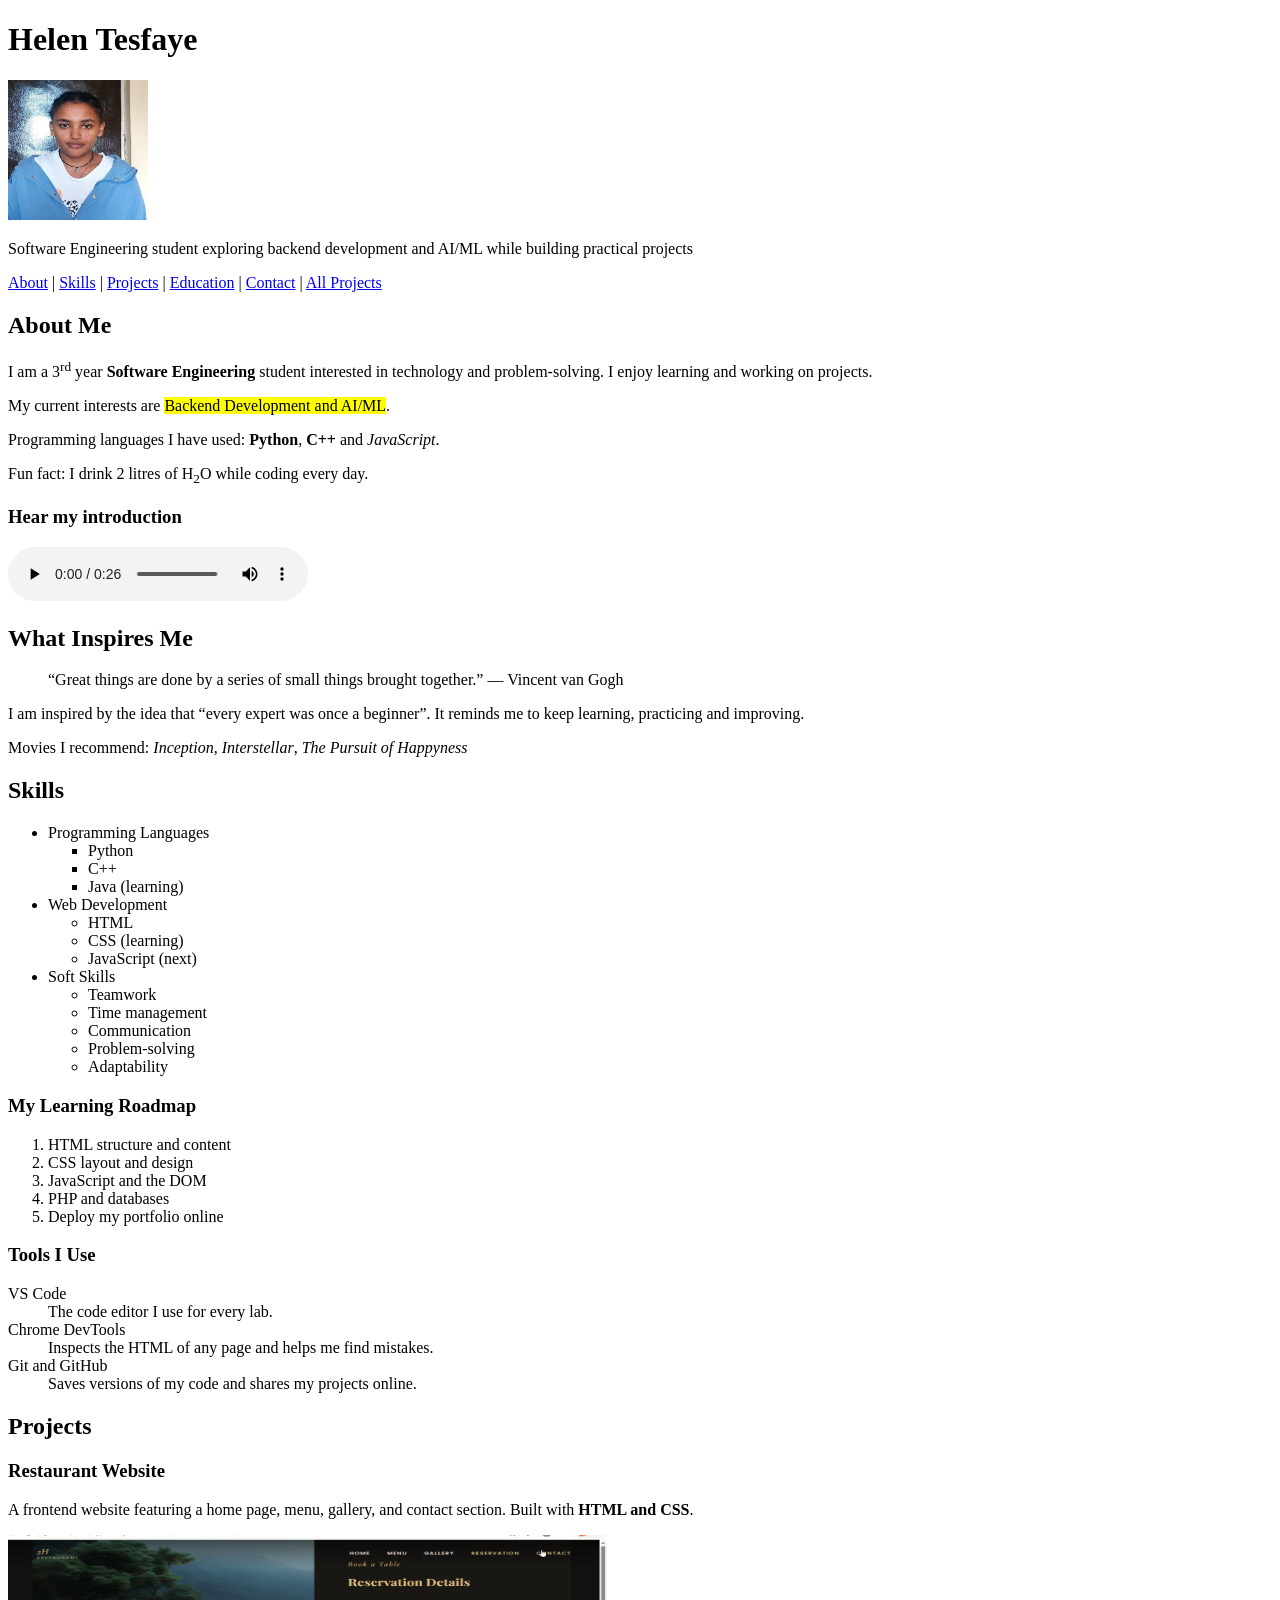
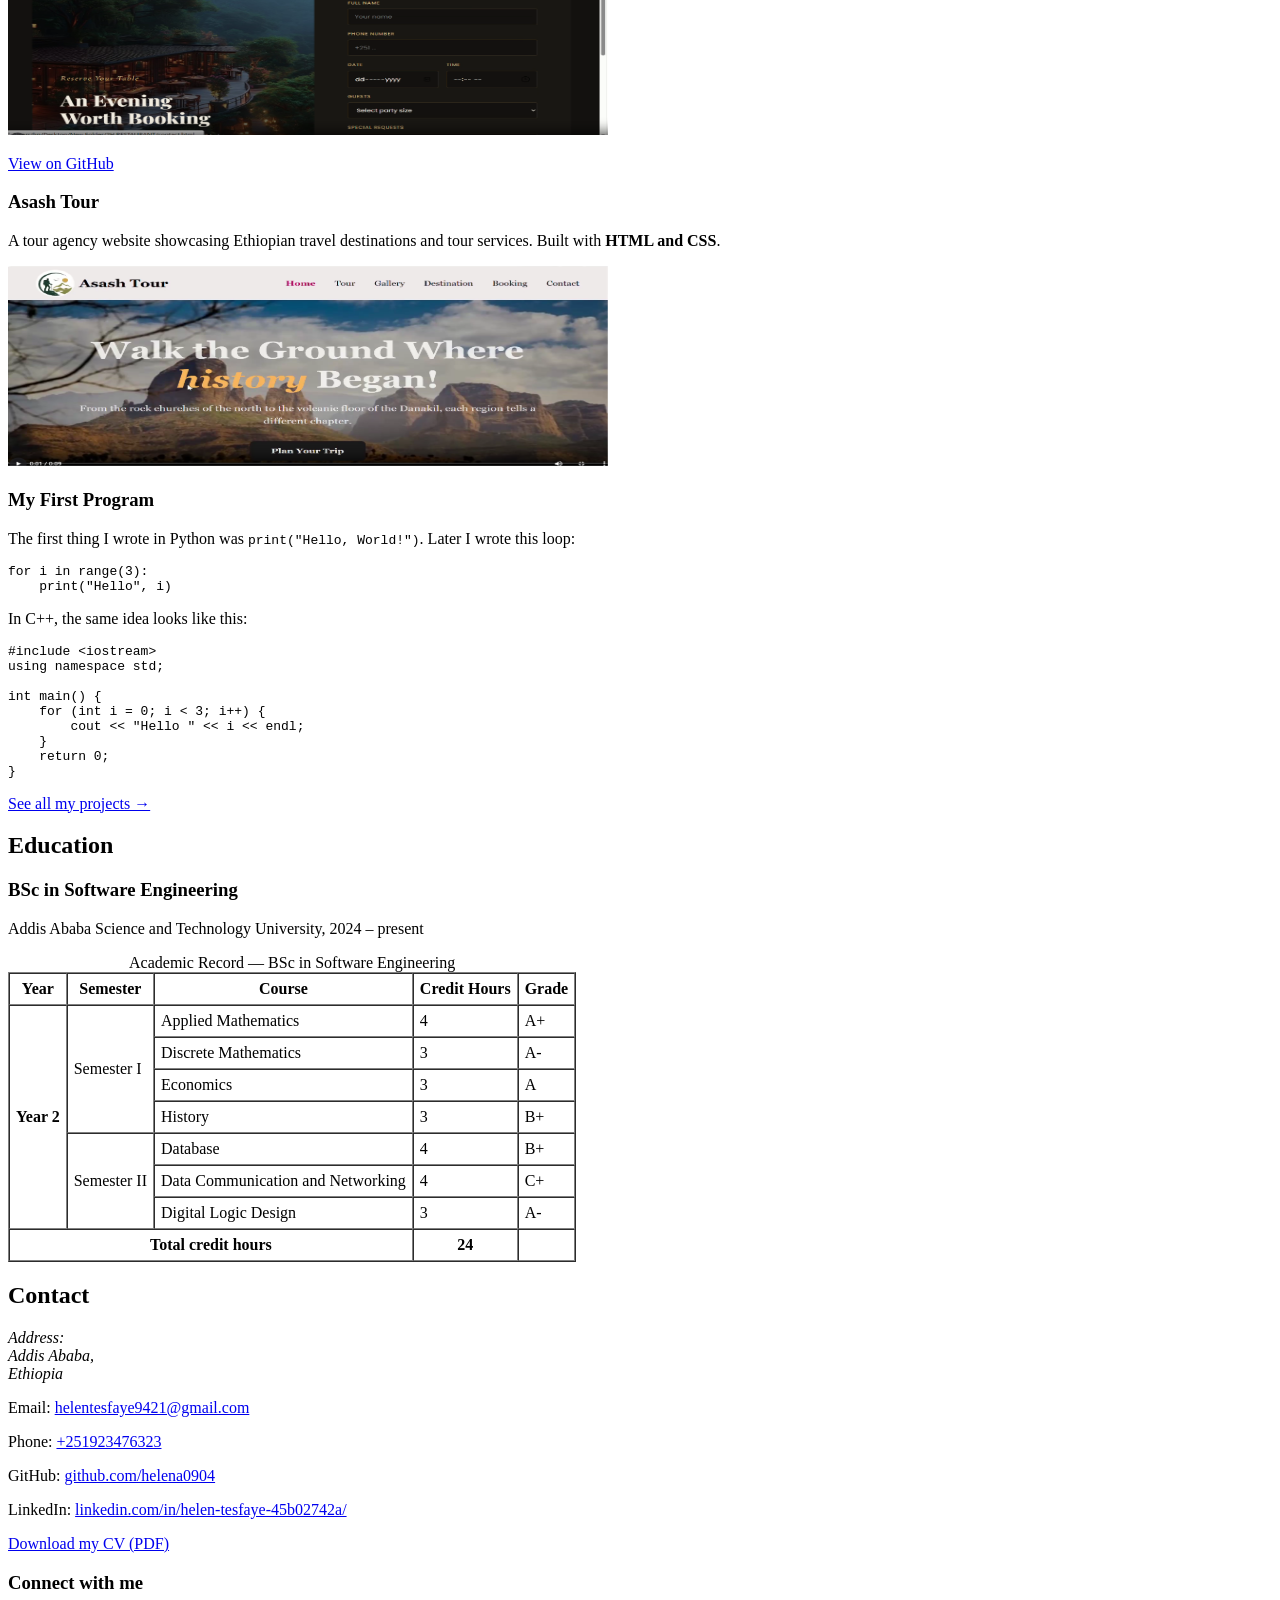
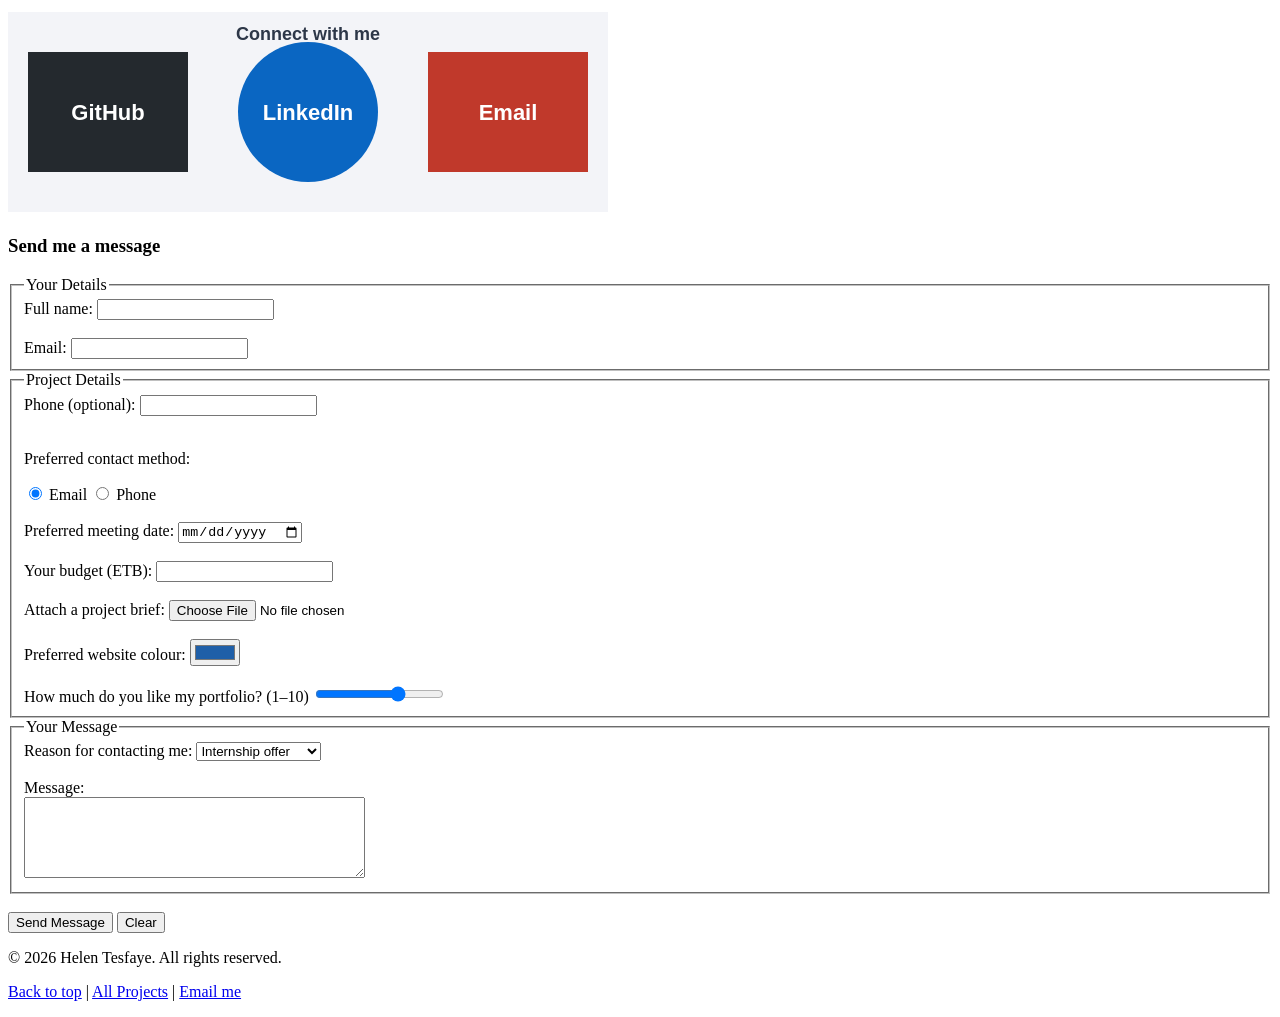
==== index.html @ a8c7b45d "open media folder and then add audio, video captions, and embedded media" ====
<!DOCTYPE html>
<html lang="en">
<head>
  <meta charset="UTF-8">
  <title>Helen Tesfaye | Portfolio</title>
  <link rel="icon" type="image/png" href="images/favicon.png">
  <meta name="viewport" content="width=device-width, initial-scale=1.0">
  <meta name="description" content="Portfolio of Helen Tesfaye, a Software Engineering student exploring backend development, AI/ML, and practical projects.">
</head>
<body>

  <header id="top">
    <h1>Helen Tesfaye</h1>
    <img src="images/photo.jpg" alt="Profile photo of Helen Tesfaye" width="140" height="140">
    <p>Software Engineering student exploring backend development and AI/ML while building practical projects</p>
    <nav>
      <a href="#about">About</a> |
      <a href="#skills">Skills</a> |
      <a href="#projects">Projects</a> |
      <a href="#education">Education</a> |
      <a href="#contact">Contact</a> |
      <a href="projects.html">All Projects</a>
    </nav>
  </header>

  <main>

    <section id="about">
      <h2>About Me</h2>
      <p>I am a 3<sup>rd</sup> year <strong>Software Engineering</strong> student interested in technology and problem-solving. I enjoy learning and working on projects.</p>
      <p>My current interests are <mark>Backend Development and AI/ML</mark>.</p>
      <p>Programming languages I have used: <strong>Python</strong>, <strong>C++</strong> and <em>JavaScript</em>.</p>
      <p>Fun fact: I drink 2 litres of H<sub>2</sub>O while coding every day.</p>
    </section>

<h3>Hear my introduction</h3>

<audio controls>
  <source src="media/intro.mp3" type="audio/mpeg">
  Your browser does not support the audio element.
</audio>


    <aside id="inspiration">
      <h2>What Inspires Me</h2>
      <blockquote>&ldquo;Great things are done by a series of small things brought together.&rdquo; &mdash; Vincent van Gogh</blockquote>
      <p>I am inspired by the idea that <q>every expert was once a beginner</q>. It reminds me to keep learning, practicing and improving.</p>
      <p>Movies I recommend: <cite>Inception</cite>, <cite>Interstellar</cite>, <cite>The Pursuit of Happyness</cite></p>
    </aside>

    <section id="skills">
      <h2>Skills</h2>
      <ul>
        <li>Programming Languages
          <ul type="square">
            <li>Python</li>
            <li>C++</li>
            <li>Java (learning)</li>
          </ul>
        </li>
        <li>Web Development
          <ul type="circle">
            <li>HTML</li>
            <li>CSS (learning)</li>
            <li>JavaScript (next)</li>
          </ul>
        </li>
        <li>Soft Skills
          <ul type="circle">
            <li>Teamwork</li>
            <li>Time management</li>
            <li>Communication</li>
            <li>Problem-solving</li>
            <li>Adaptability</li>
          </ul>
        </li>
      </ul>

      <h3>My Learning Roadmap</h3>
      <ol>
        <li>HTML structure and content</li>
        <li>CSS layout and design</li>
        <li>JavaScript and the DOM</li>
        <li>PHP and databases</li>
        <li>Deploy my portfolio online</li>
      </ol>

      <h3>Tools I Use</h3>
      <dl>
        <dt>VS Code</dt>
        <dd>The code editor I use for every lab.</dd>
        <dt>Chrome DevTools</dt>
        <dd>Inspects the HTML of any page and helps me find mistakes.</dd>
        <dt>Git and GitHub</dt>
        <dd>Saves versions of my code and shares my projects online.</dd>
      </dl>
    </section>

    <section id="projects">
      <h2>Projects</h2>

      <article id="restaurant-project">
        <h3>Restaurant Website</h3>
        <p>A frontend website featuring a home page, menu, gallery, and contact section. Built with <strong>HTML and CSS</strong>.</p>
          <img src="images/restaurant.png" alt="restaurant website" width="600" height="200">
      
        <p><a href="https://github.com/helena0904/2h-restaurant.git" target="_blank" rel="noopener">View on GitHub</a></p>
      </article>

      <article id="tour-project">
        <h3>Asash Tour</h3>
        <p>A tour agency website showcasing Ethiopian travel destinations and tour services. Built with <strong>HTML and CSS</strong>.</p>
      
        <img src="images/tour.png" alt="asash tour" width="600" height="200">
 
      </article>

      <article id="first-program">
        <h3>My First Program</h3>
        <p>The first thing I wrote in Python was <code>print("Hello, World!")</code>. Later I wrote this loop:</p>
        <pre><code>for i in range(3):
    print("Hello", i)
</code></pre>
        <p>In C++, the same idea looks like this:</p>
        <pre><code>#include &lt;iostream&gt;
using namespace std;

int main() {
    for (int i = 0; i &lt; 3; i++) {
        cout &lt;&lt; "Hello " &lt;&lt; i &lt;&lt; endl;
    }
    return 0;
}
</code></pre>
      </article>

      <p><a href="projects.html">See all my projects &rarr;</a></p>
    </section>

    <section id="education">
      <h2>Education</h2>
      <h3>BSc in Software Engineering</h3>
      <p>Addis Ababa Science and Technology University, 2024 &ndash; present</p>

      <table border="1" cellpadding="6" cellspacing="0">
        <caption>Academic Record &mdash; BSc in Software Engineering</caption>
        <thead>
          <tr>
            <th>Year</th>
            <th>Semester</th>
            <th>Course</th>
            <th>Credit Hours</th>
            <th>Grade</th>
          </tr>
        </thead>
        <tbody>
          <tr>
            <th rowspan="7">Year 2</th>
            <td rowspan="4">Semester I</td>
            <td>Applied Mathematics</td>
            <td>4</td>
            <td>A+</td>
          </tr>
          <tr>
          
            <td>Discrete Mathematics</td>
            <td>3</td>
            <td>A-</td>
          </tr>
          <tr>
            <td>Economics</td>
            <td>3</td>
            <td>A</td>
          </tr>
          <tr>
            <td>History</td>
            <td>3</td>
            <td>B+</td>
          </tr>
          <tr>
         
            <td rowspan="3">Semester II</td>
            <td>Database</td>
            <td>4</td>
            <td>B+</td>
          </tr>
          <tr>
            <td>Data Communication and Networking</td>
            <td>4</td>
            <td>C+</td>
          </tr>
          <tr>
            <td>Digital Logic Design</td>
            <td>3</td>
            <td>A-</td>
          </tr>
        </tbody>
        <tfoot>
          <tr>
            <th colspan="3">Total credit hours</th>
            <th>24</th>
            <th></th>
          </tr>
        </tfoot>
      </table>
    </section>

    <section id="contact">
  <h2>Contact</h2>

  <address>
    Address:<br>
    Addis Ababa,<br>
    Ethiopia
  </address>

  <p>Email: <a href="mailto:helentesfaye9421@gmail.com">helentesfaye9421@gmail.com</a></p>
  <p>Phone: <a href="tel:+251923476323">+251923476323</a></p>
  <p>GitHub: <a href="https://github.com/helena0904" target="_blank" rel="noopener">github.com/helena0904</a></p>
  <p>LinkedIn: <a href="https://www.linkedin.com/in/helen-tesfaye-45b02742a/" target="_blank" rel="noopener">linkedin.com/in/helen-tesfaye-45b02742a/</a></p>
  <p><a href="files/cv.pdf" download>Download my CV (PDF)</a></p>

  <h3>Connect with me</h3>

  <img src="images/imgg.svg" alt="Connect with me: GitHub, LinkedIn and Email buttons" width="600" height="200" usemap="#connect-map">

  <map name="connect-map">
    <area shape="rect" coords="20,40,180,160" href="https://github.com/helena0904" alt="GitHub" target="_blank">
    <area shape="circle" coords="300,100,70" href="https://www.linkedin.com/in/helen-tesfaye-45b02742a/" alt="LinkedIn" target="_blank">
    <area shape="rect" coords="420,40,580,160" href="mailto:helentesfaye9421@gmail.com" alt="Email">
  </map>

  <h3>Send me a message</h3>




  <form action="thank-you.html" method="POST" enctype="multipart/form-data">
    <fieldset>
      <legend>Your Details</legend>
  <label for="fullname">Full name:</label>
  <input type="text" id="fullname" name="fullname" required>
  <br><br>
  <label for="email">Email:</label>
 <input type="email" id="email" name="email" required>
</fieldset>


<fieldset>
  <legend>Project Details</legend>

  <label for="phone">Phone (optional):</label>
  <input type="text" id="phone" name="phone"
         pattern="0[79][0-9]{8}"
         title="10 digits starting with 09 or 07">
  <br><br>

  <p>Preferred contact method:</p>

  <input type="radio" id="by-email" name="contact-method" value="email" checked>
  <label for="by-email">Email</label>

  <input type="radio" id="by-phone" name="contact-method" value="phone">
  <label for="by-phone">Phone</label>
  <br><br>

  <label for="meeting">Preferred meeting date:</label>
  <input type="date" id="meeting" name="meeting" min="2026-11-01">
  <br><br>

  <label for="budget">Your budget (ETB):</label>
<input type="number" id="budget" name="budget" min="1000" step="500">
<br><br>

  <label for="brief">Attach a project brief:</label>
  <input type="file" id="brief" name="brief">
  <br><br>

  <label for="colour">Preferred website colour:</label>
  <input type="color" id="colour" name="colour" value="#1f5fa8">
  <br><br>

  <label for="rating">How much do you like my portfolio? (1–10)</label>
  <input type="range" id="rating" name="rating" min="1" max="10" value="7">

  
</fieldset>

<fieldset>
  <legend>Your Message</legend>

<label for="reason">Reason for contacting me:</label> 
<select id="reason" name="reason" required> 
  <option value="internship">Internship offer</option>
   <option value="freelance">Freelance project</option>
    <option value="full-time">Full-time job</option> 
    <option value="group-project">Group project</option>
     <option value="tutoring">Tutoring</option>
      <option value="other">Other</option> 
    </select>

<br><br>

<label for="message">Message:</label> <br>

  <textarea id="message" name="message" rows="5" cols="40" required></textarea>

</fieldset>


<br>

<button type="submit">Send Message</button>
 <button type="reset">Clear</button>
  </form>





</section>

  </main>

  <footer>
    <p>&copy; 2026 Helen Tesfaye. All rights reserved.</p>
    <p>
      <a href="#top">Back to top</a> |
      <a href="projects.html">All Projects</a> |
      <a href="mailto:helentesfaye9421@gmail.com">Email me</a>
    </p>
  </footer>

</body>
</html>
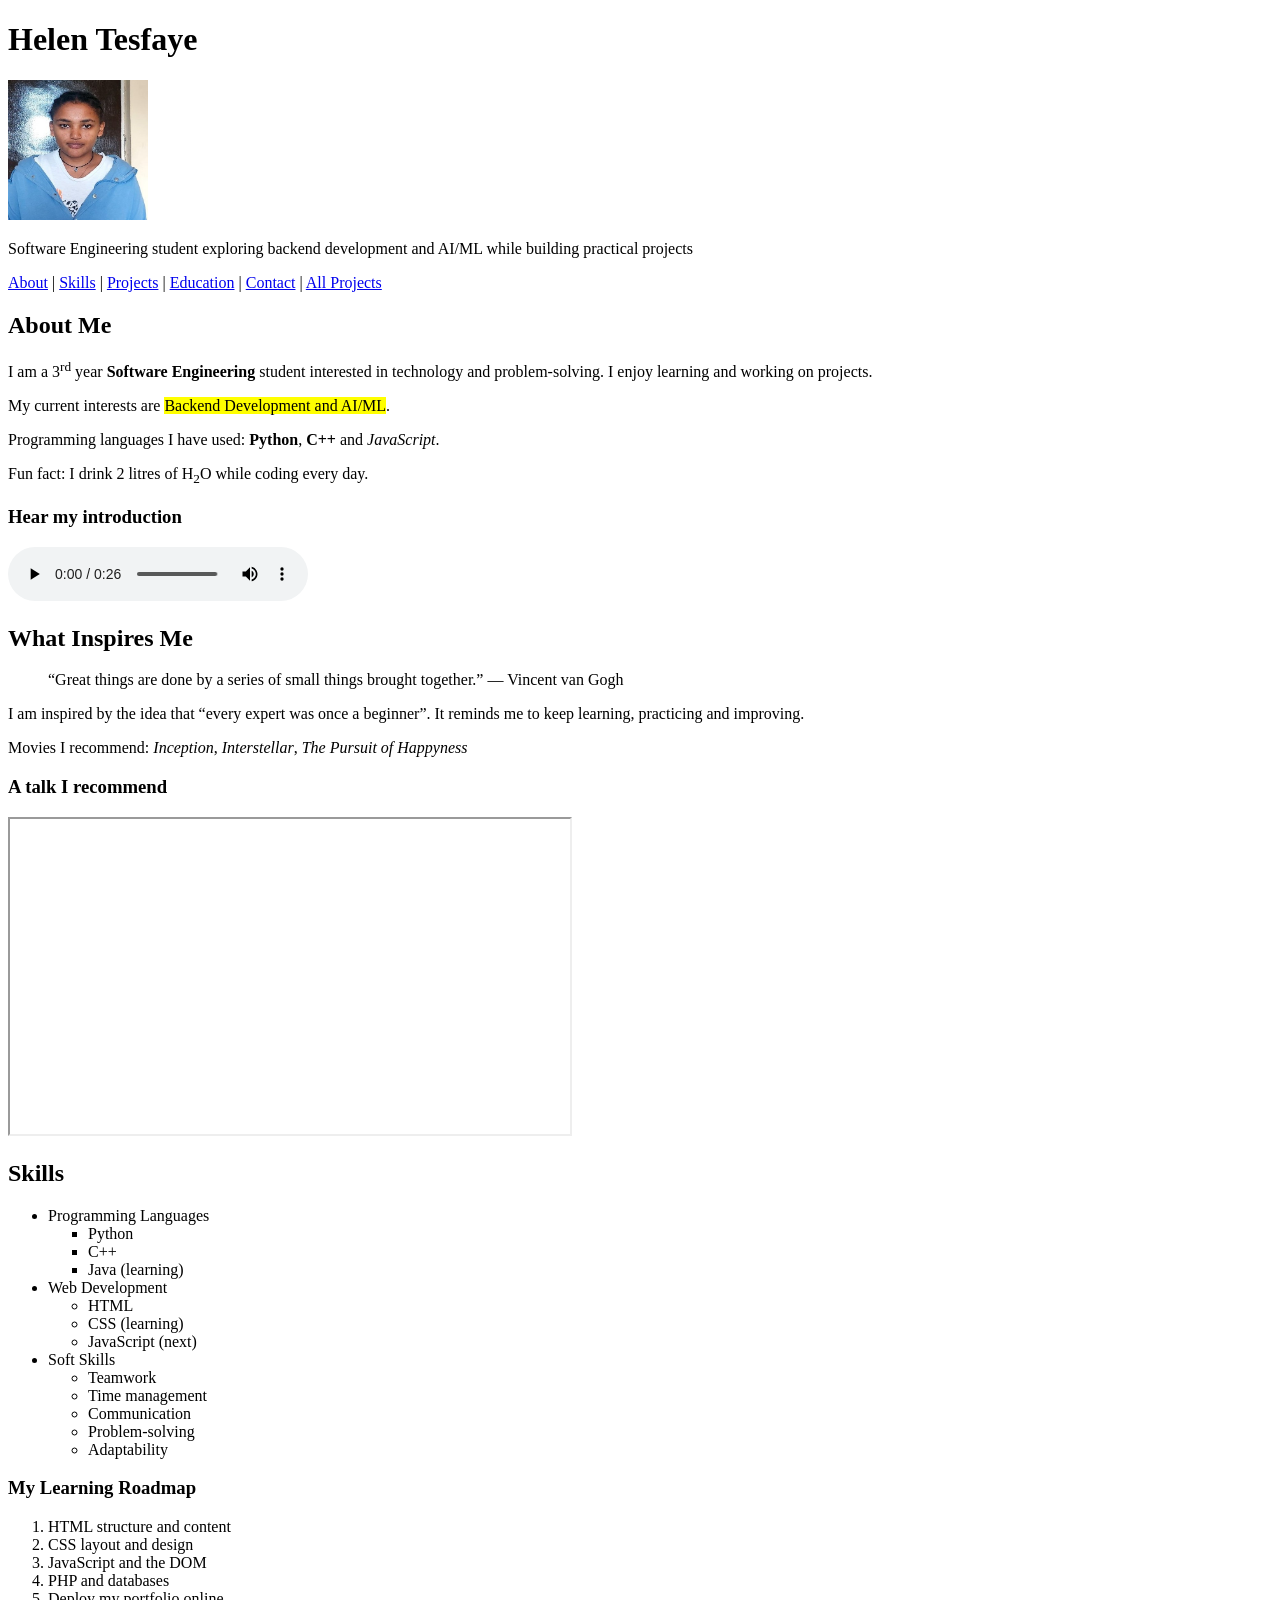
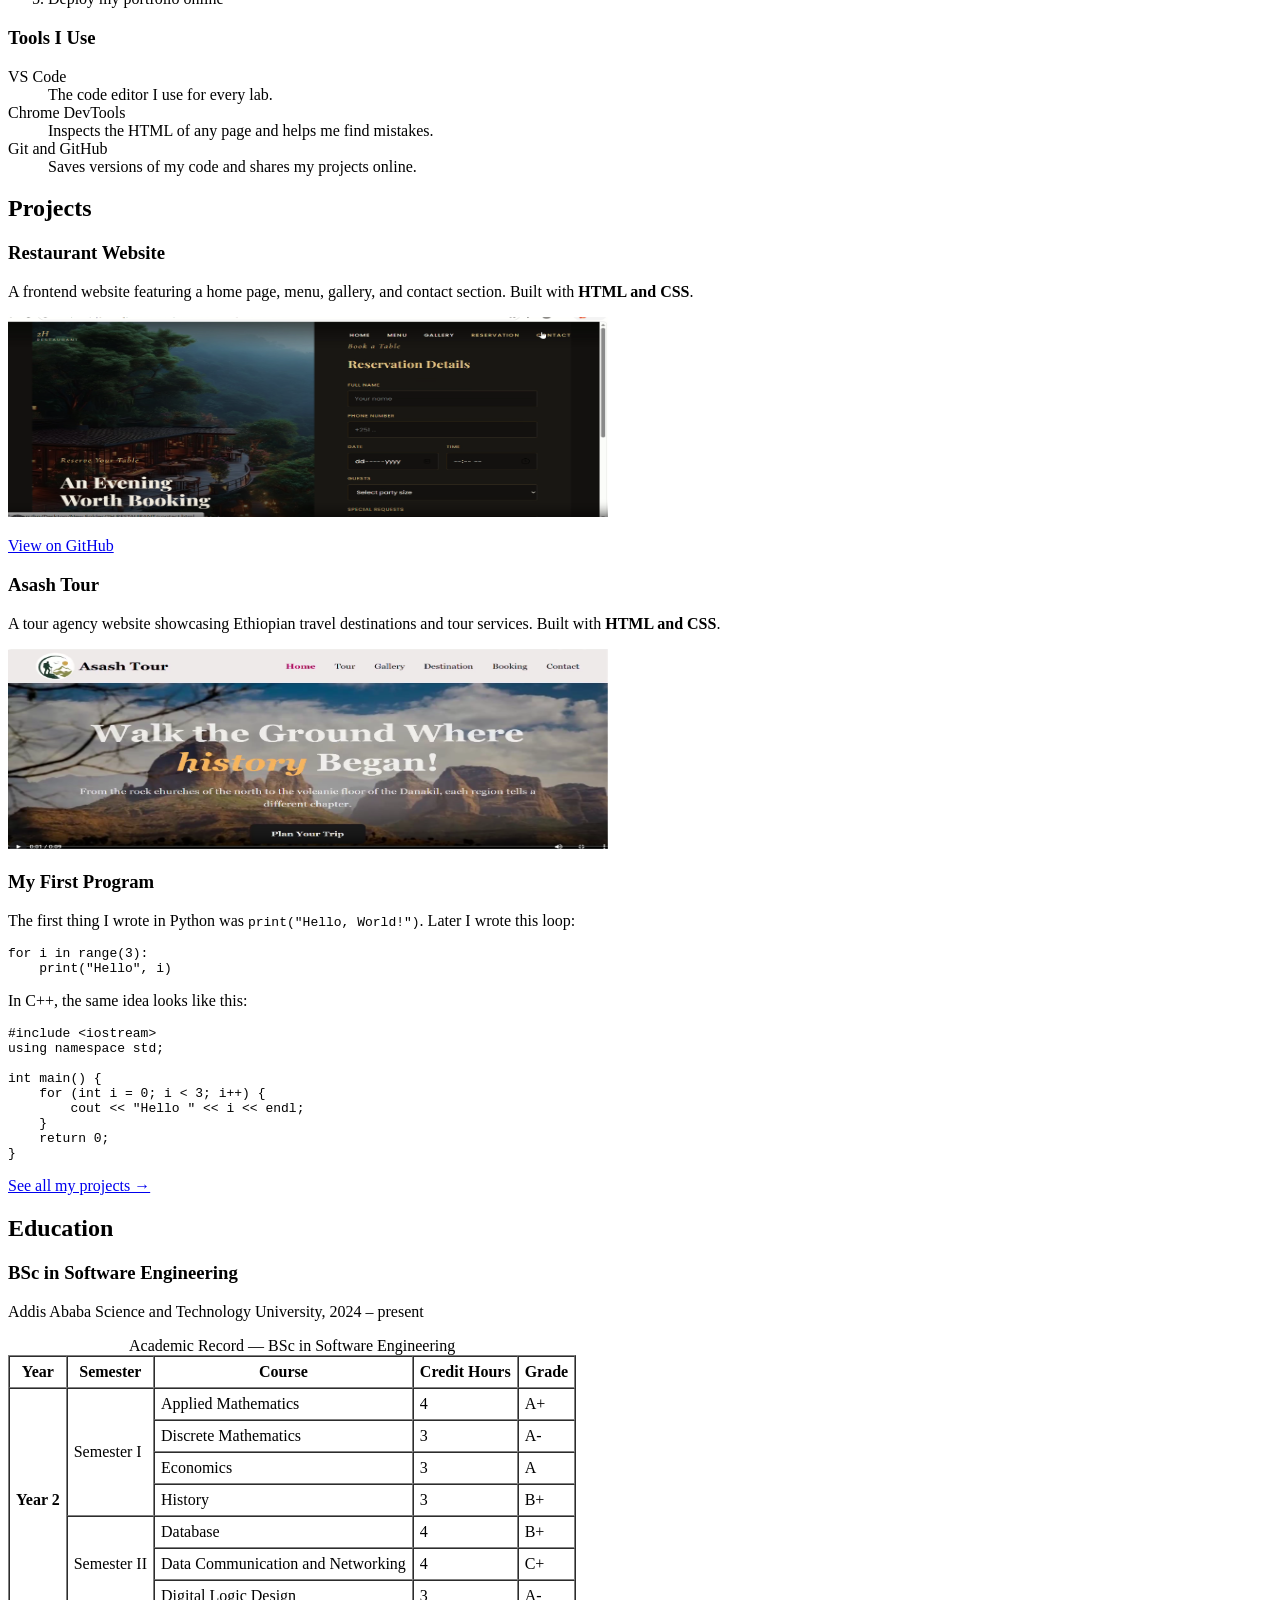
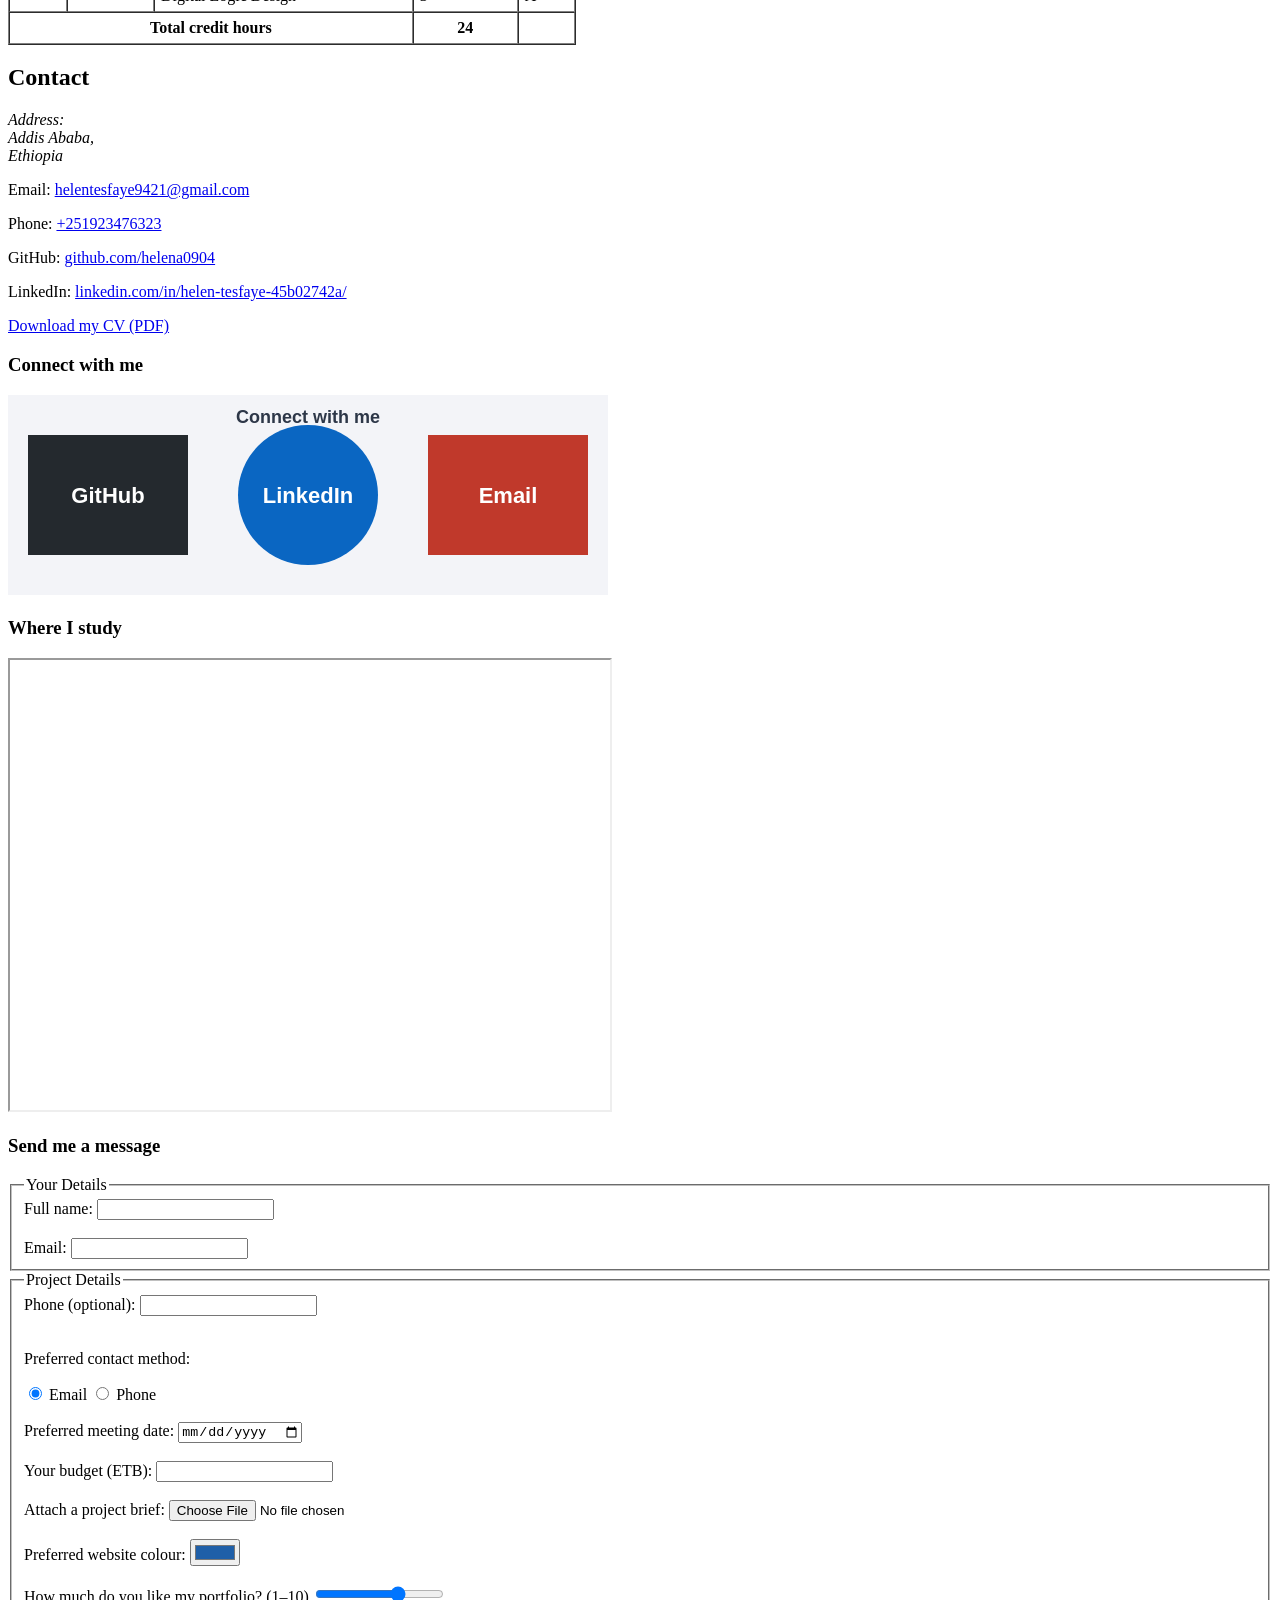
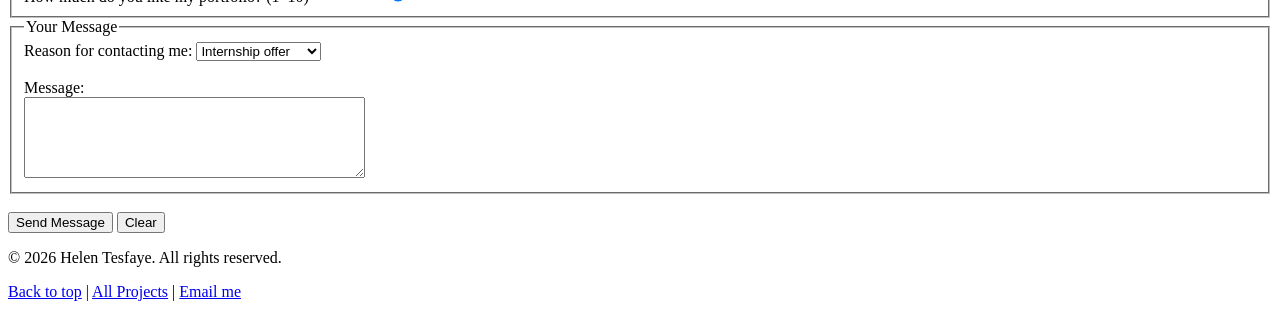
==== commit 5413afc5: "adding inspirational vedio and map" ====
--- a/index.html
+++ b/index.html
@@ -46,6 +46,14 @@
       <blockquote>&ldquo;Great things are done by a series of small things brought together.&rdquo; &mdash; Vincent van Gogh</blockquote>
       <p>I am inspired by the idea that <q>every expert was once a beginner</q>. It reminds me to keep learning, practicing and improving.</p>
       <p>Movies I recommend: <cite>Inception</cite>, <cite>Interstellar</cite>, <cite>The Pursuit of Happyness</cite></p>
+    <h3>A talk I recommend</h3>
+ <iframe
+  src="https://www.youtube.com/embed/TQd3eGjaTOo?si=OPBACi50XzRSUESd"
+  width="560"
+  height="315"
+  title="YouTube video: Recommended talk"
+  allowfullscreen>
+</iframe>
     </aside>
 
     <section id="skills">
@@ -230,6 +238,20 @@
     <area shape="rect" coords="420,40,580,160" href="mailto:helentesfaye9421@gmail.com" alt="Email">
   </map>
 
+  
+<h3>Where I study</h3>
+
+<iframe
+  src="https://www.google.com/maps/embed?pb=!1m14!1m12!1m3!1d31534.823399077934!2d38.810084649999986!3d8.89326300000002!2m3!1f0!2f0!3f0!3m2!1i1024!2i768!4f13.1!5e0!3m2!1sen!2set!4v1793664716903!5m2!1sen!2set"
+  width="600"
+  height="450"
+  title="Map of Addis Ababa Science and Technology University"
+  allowfullscreen
+  loading="lazy">
+</iframe>
+
+
+
   <h3>Send me a message</h3>
 
 
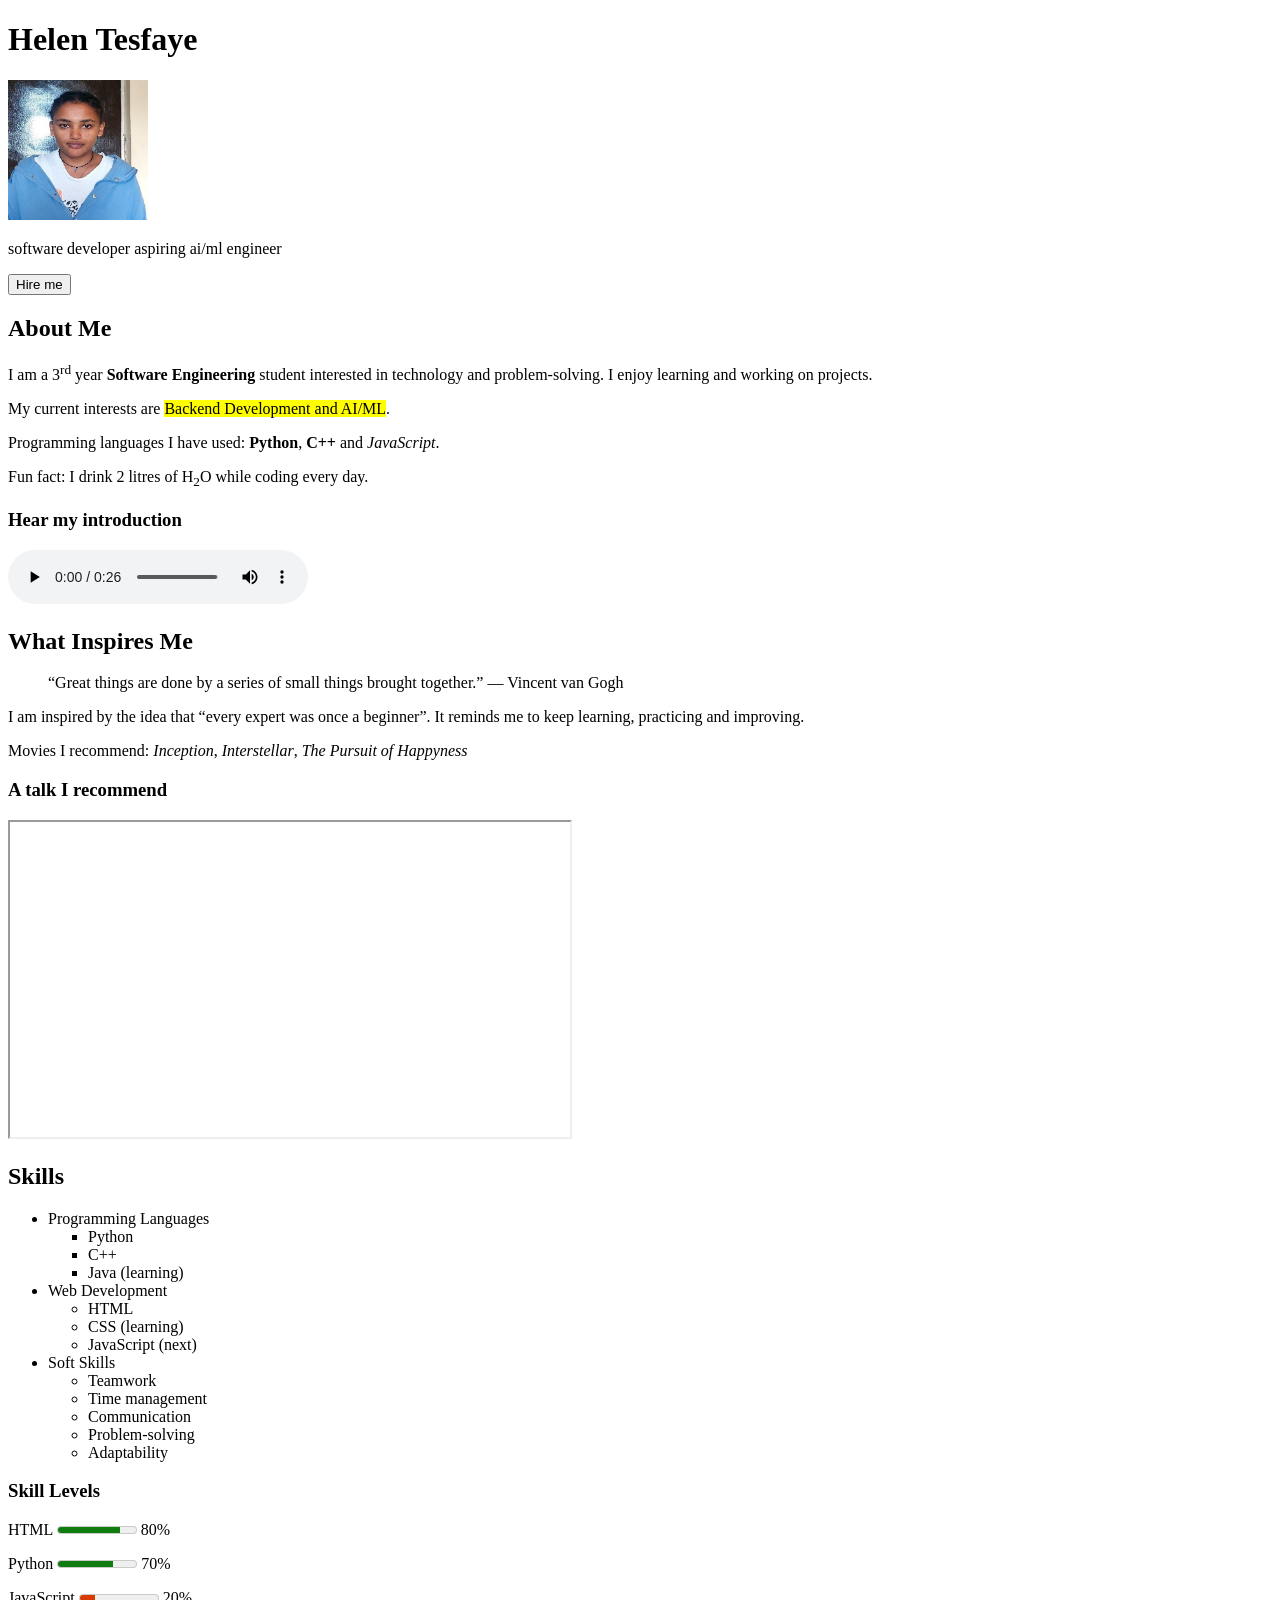
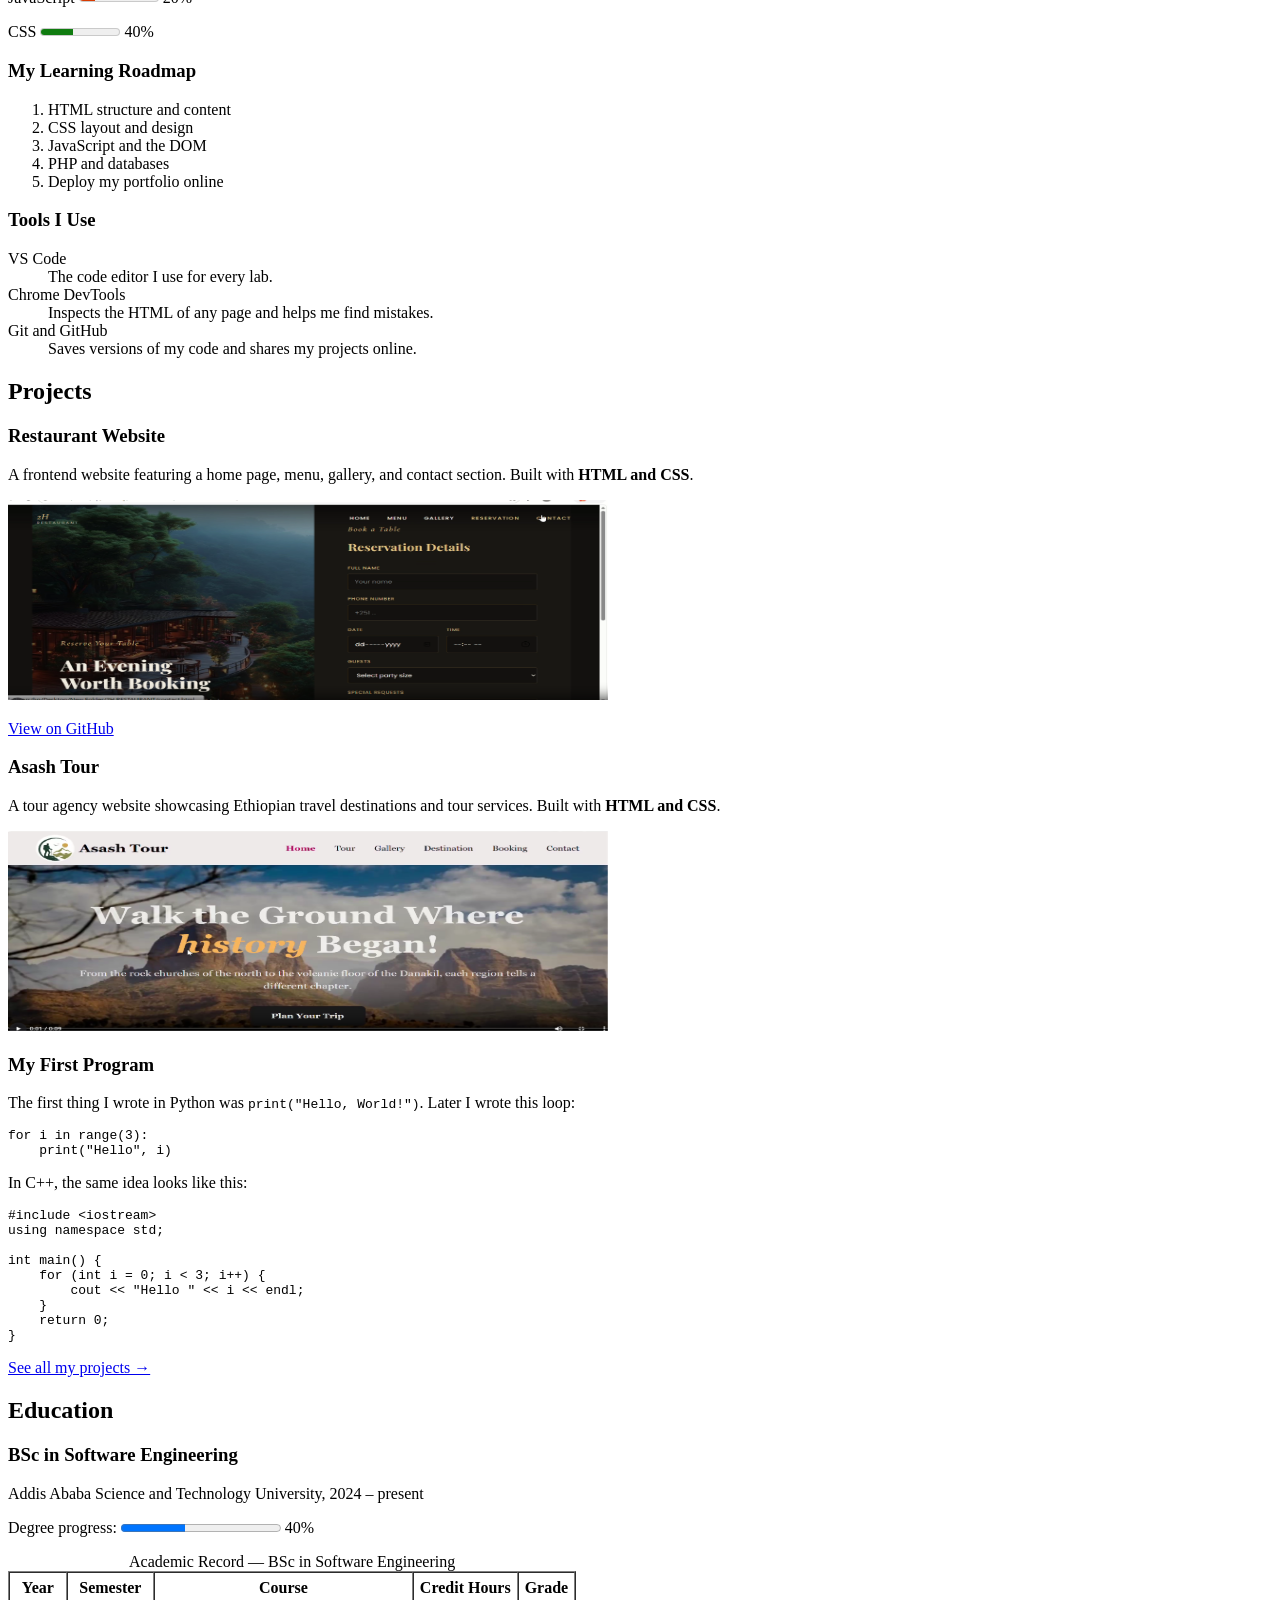
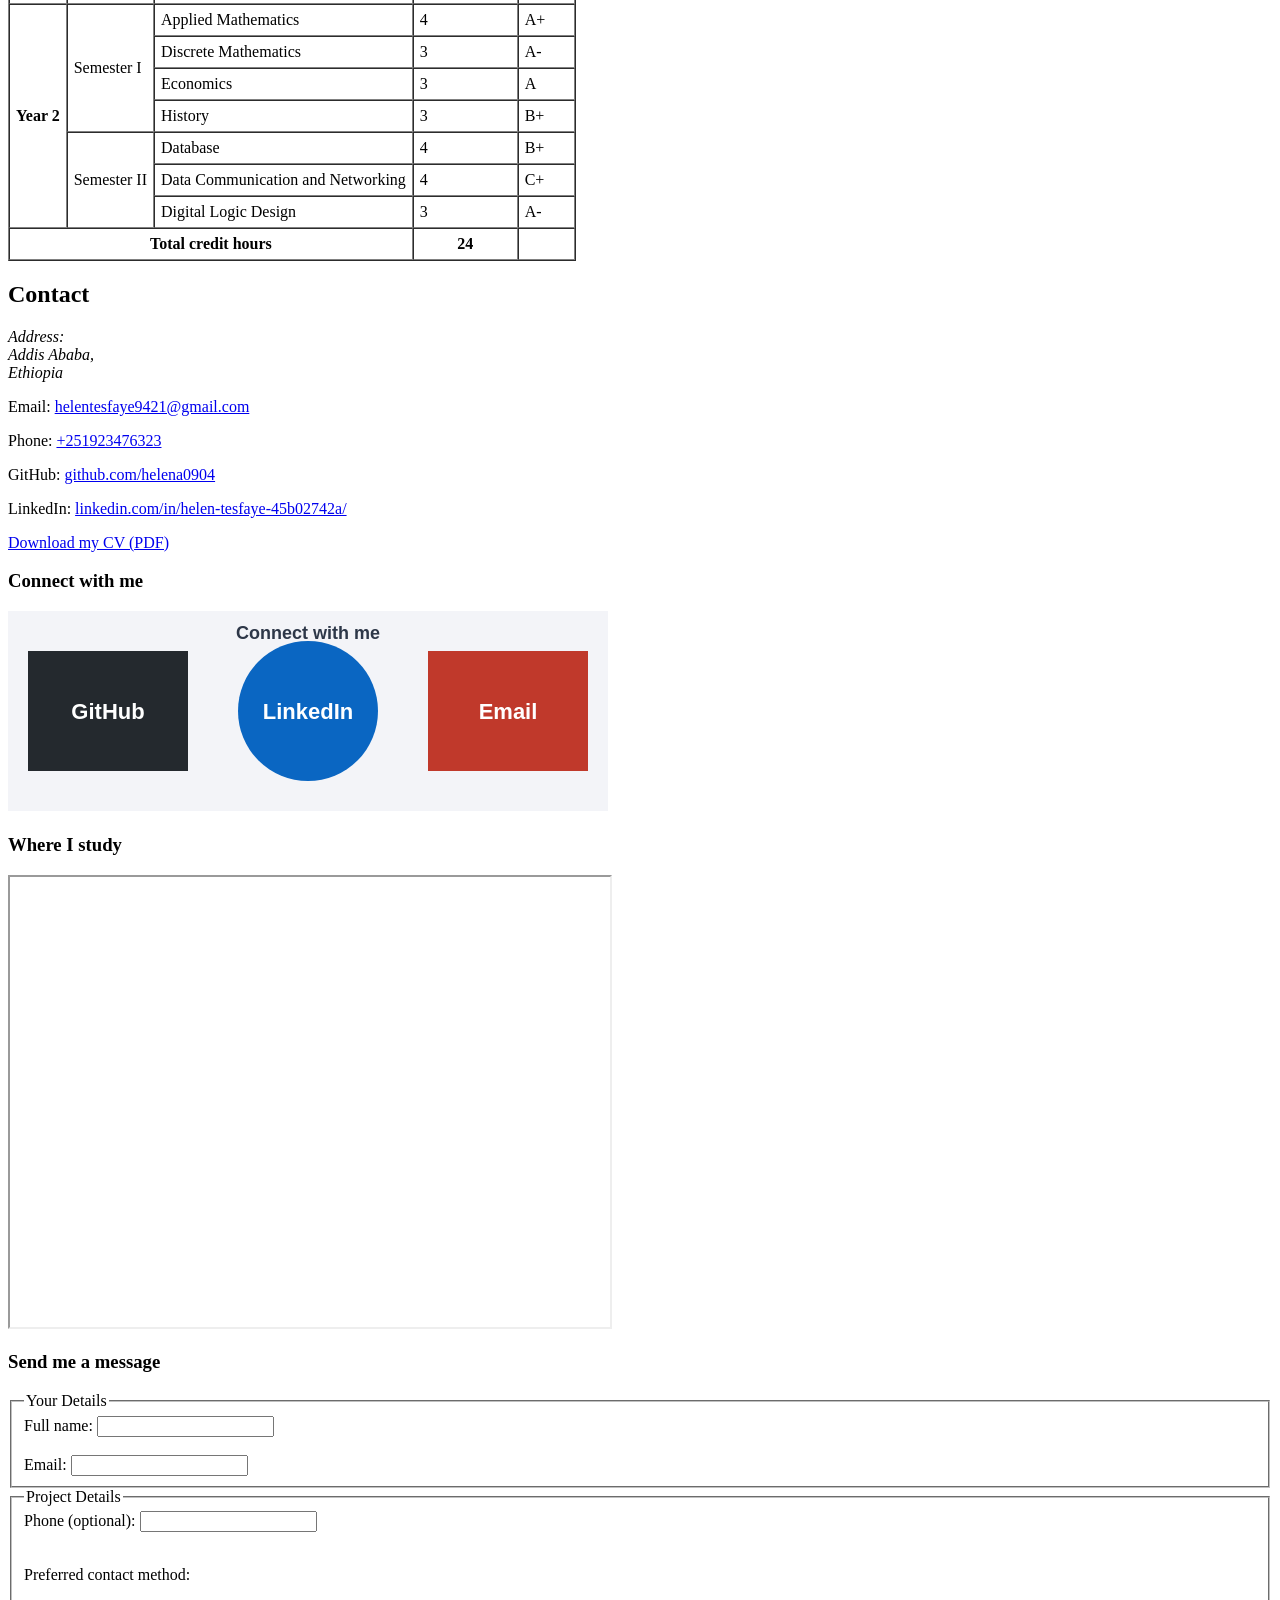
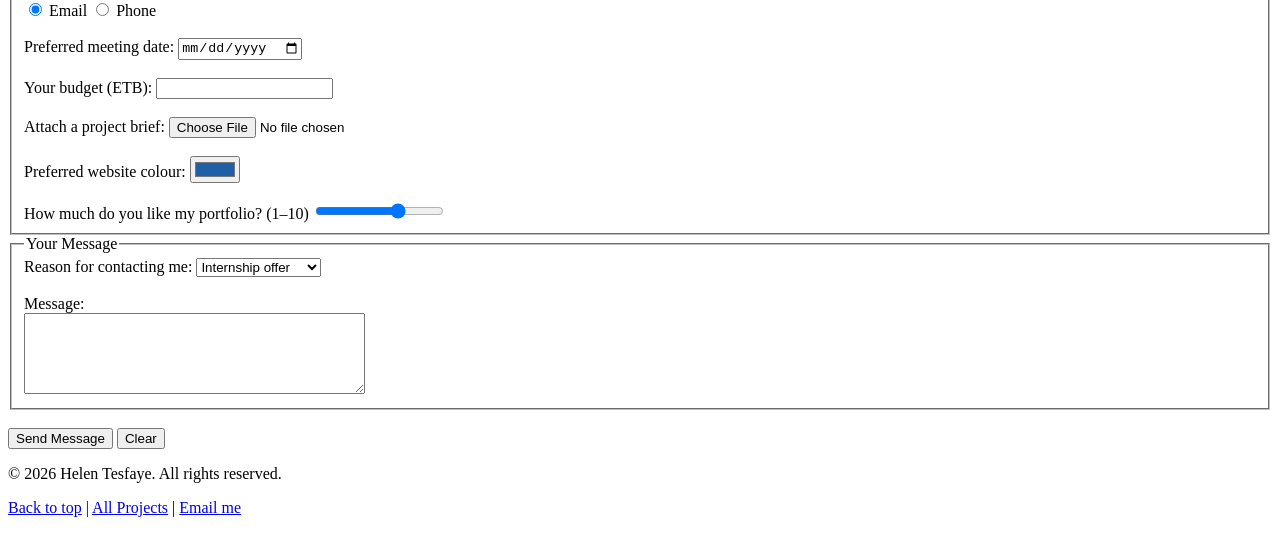
==== commit 0adb9b96: "d interactive dialog, skill meters, and degree progress indicators" ====
--- a/index.html
+++ b/index.html
@@ -11,7 +11,31 @@
 
   <header id="top">
     <h1>Helen Tesfaye</h1>
+   
+</dialog>
     <img src="images/photo.jpg" alt="Profile photo of Helen Tesfaye" width="140" height="140">
+ <p>software developer aspiring ai/ml engineer</p>
+    <button type="button" onclick="document.getElementById('hireDialog').showModal()">
+  Hire me
+</button>
+
+<dialog id="hireDialog">
+  <h2>Available for internships</h2>
+
+  <p>
+    I am available for internships and freelance web projects from June 2027.
+  </p>
+
+  <p>
+    <a href="#contact">Send me a message</a>
+    or
+    <a href="files/cv.pdf" download>download my CV</a>.
+  </p>
+
+  <button type="button" onclick="document.getElementById('hireDialog').close()">
+    Close
+  </button>
+
     <p>Software Engineering student exploring backend development and AI/ML while building practical projects</p>
     <nav>
       <a href="#about">About</a> |
@@ -84,6 +108,13 @@
         </li>
       </ul>
 
+      <h3>Skill Levels</h3>
+       <p> HTML <meter min="0" max="100" value="80">80%</meter> 80% </p> 
+       <p> Python <meter min="0" max="100" value="70">70%</meter> 70%
+       </p> <p> JavaScript <meter min="0" max="100" low="30" high="70" optimum="90" value="20">20%
+       </meter> 20% </p> <p> CSS <meter min="0" max="100" value="40">40%</meter> 40% </p> 
+    </section>
+
       <h3>My Learning Roadmap</h3>
       <ol>
         <li>HTML structure and content</li>
@@ -149,7 +180,11 @@
       <h2>Education</h2>
       <h3>BSc in Software Engineering</h3>
       <p>Addis Ababa Science and Technology University, 2024 &ndash; present</p>
-
+      <p>
+  Degree progress:
+  <progress value="40" max="100">40%</progress>
+  40%
+</p>
       <table border="1" cellpadding="6" cellspacing="0">
         <caption>Academic Record &mdash; BSc in Software Engineering</caption>
         <thead>
@@ -238,7 +273,7 @@
     <area shape="rect" coords="420,40,580,160" href="mailto:helentesfaye9421@gmail.com" alt="Email">
   </map>
 
-  
+
 <h3>Where I study</h3>
 
 <iframe
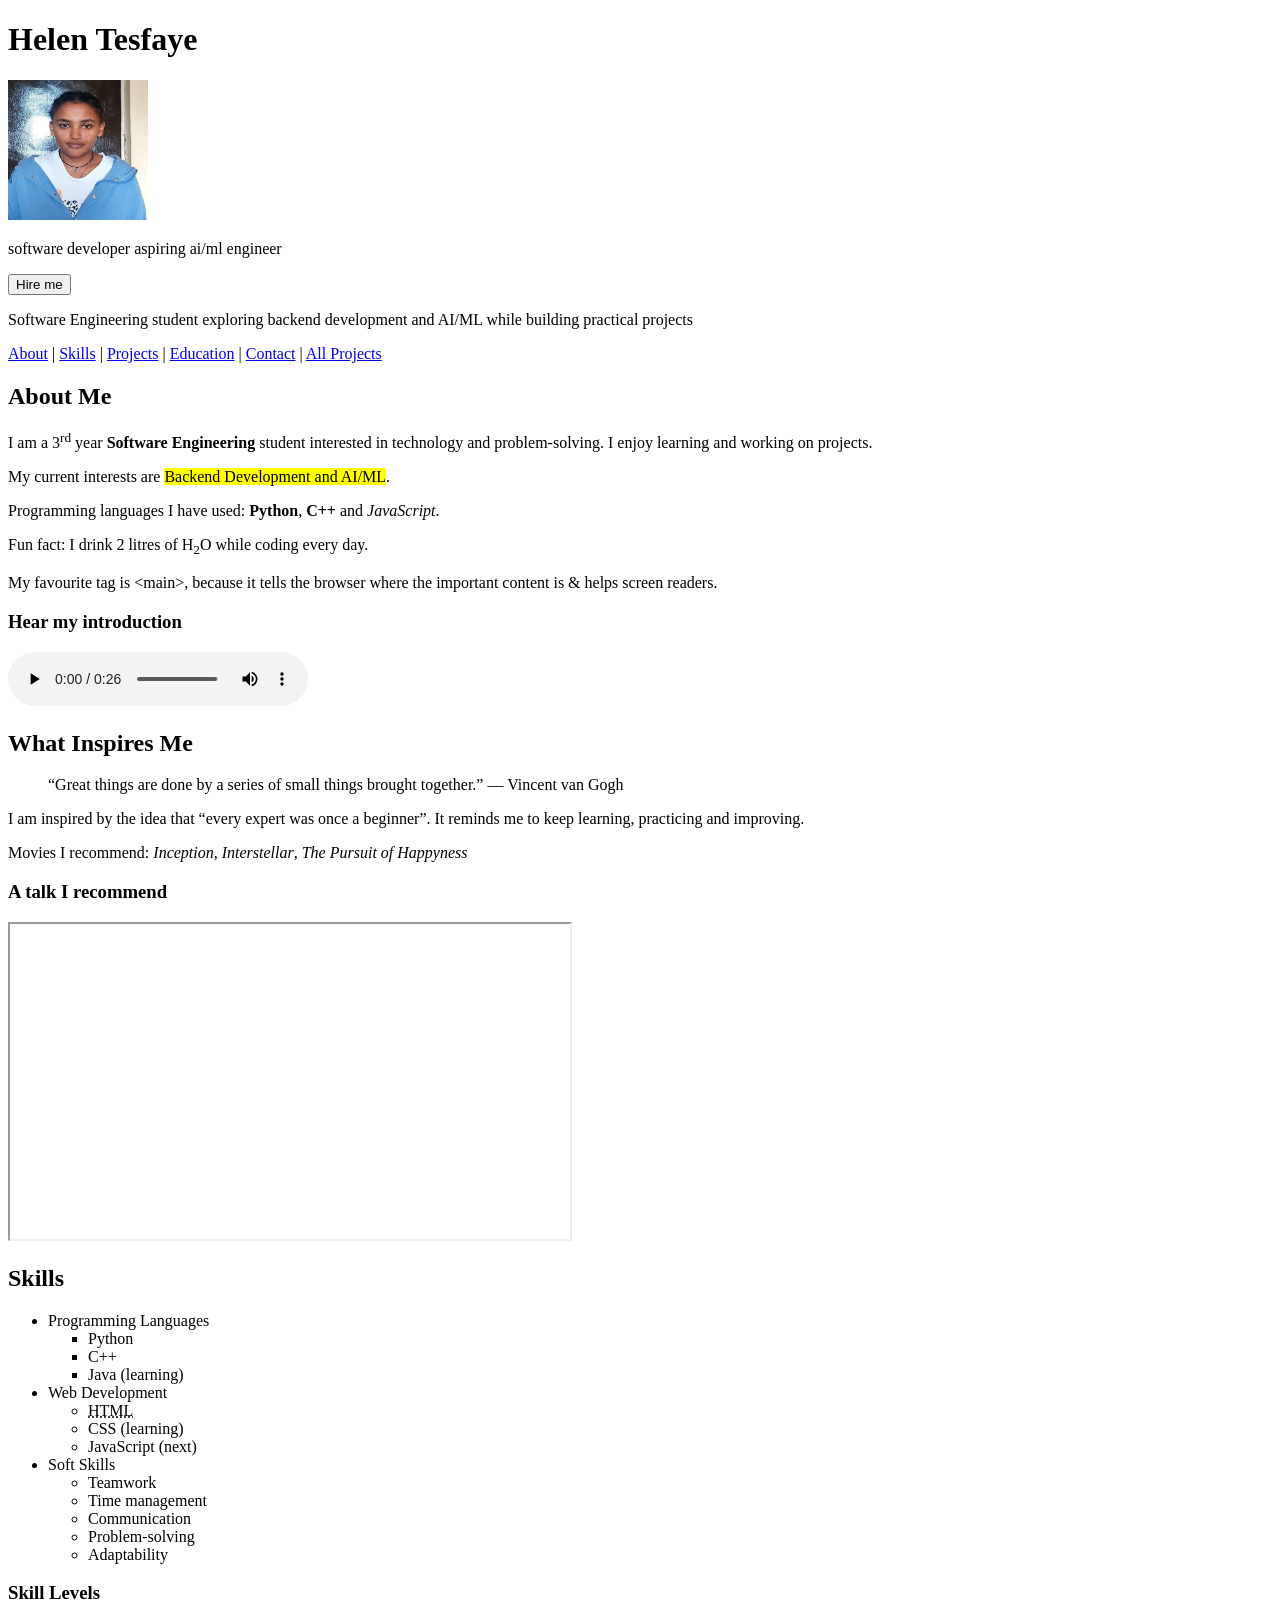
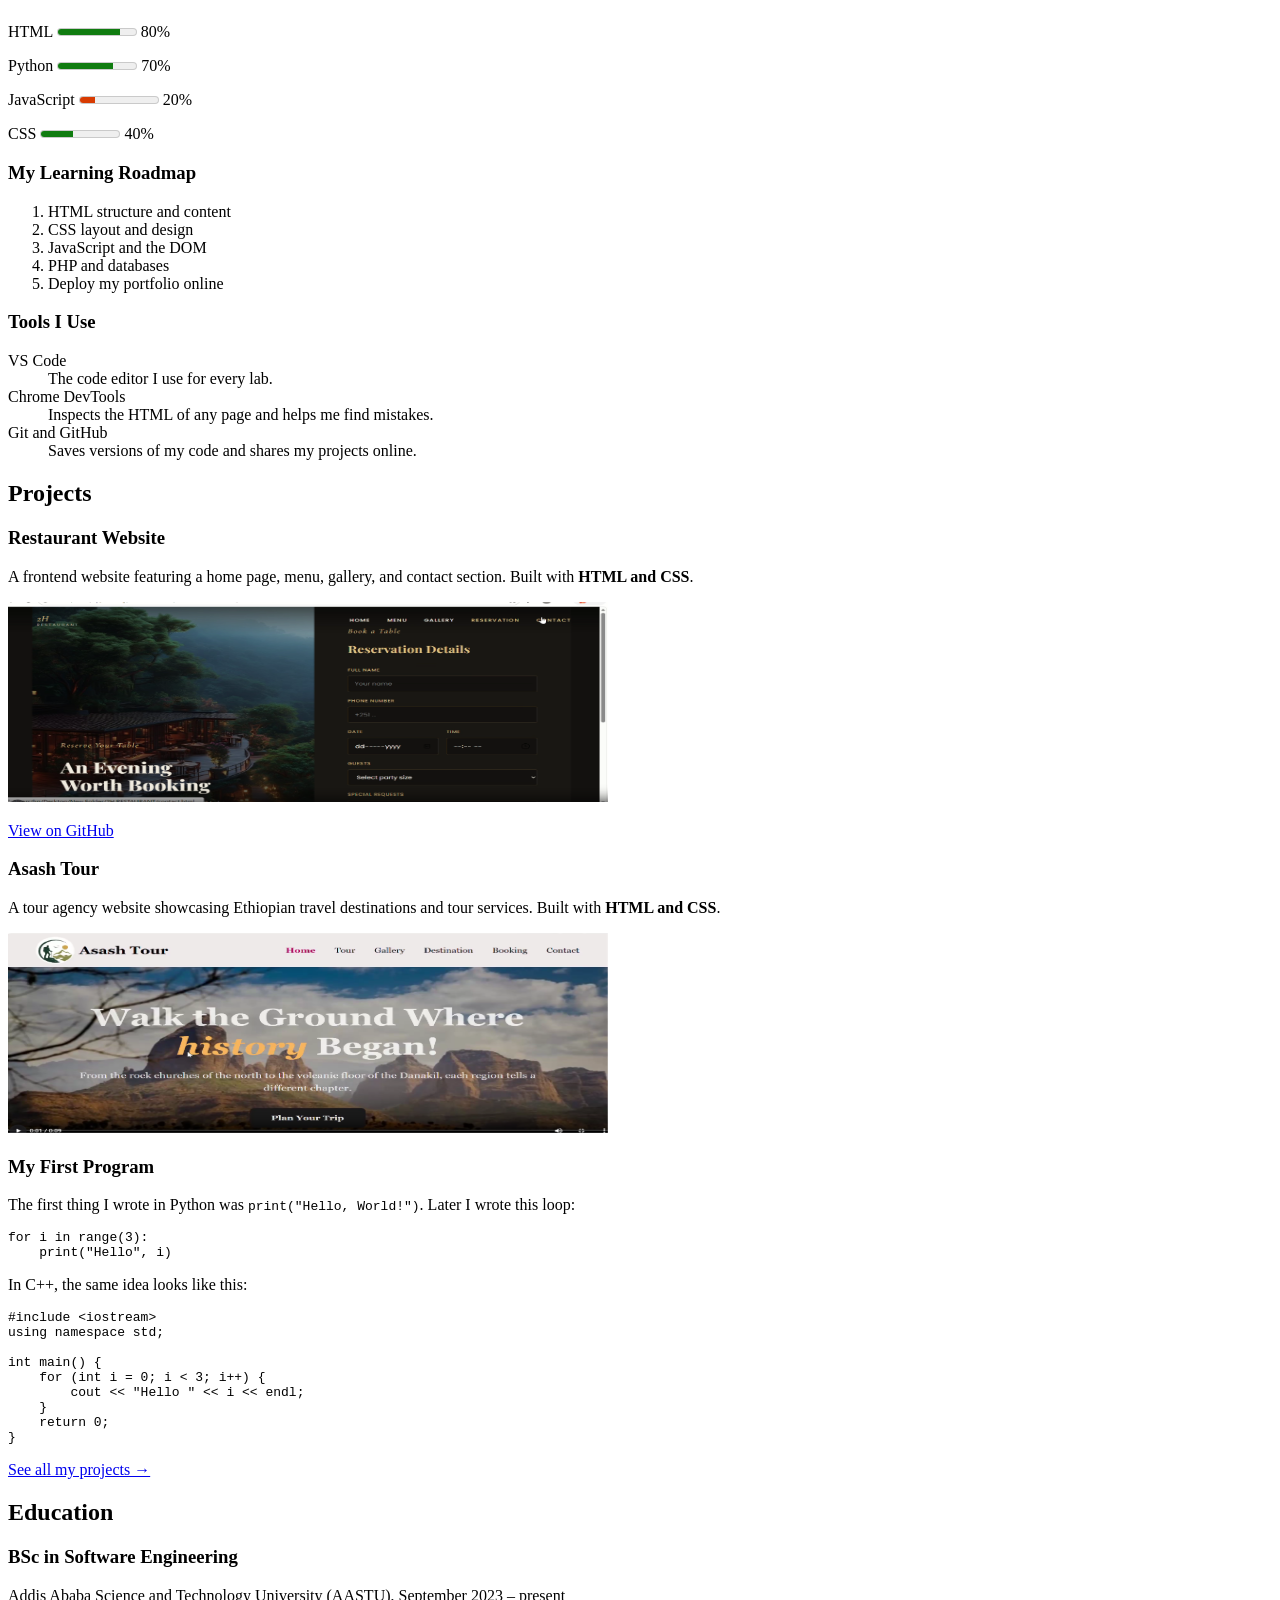
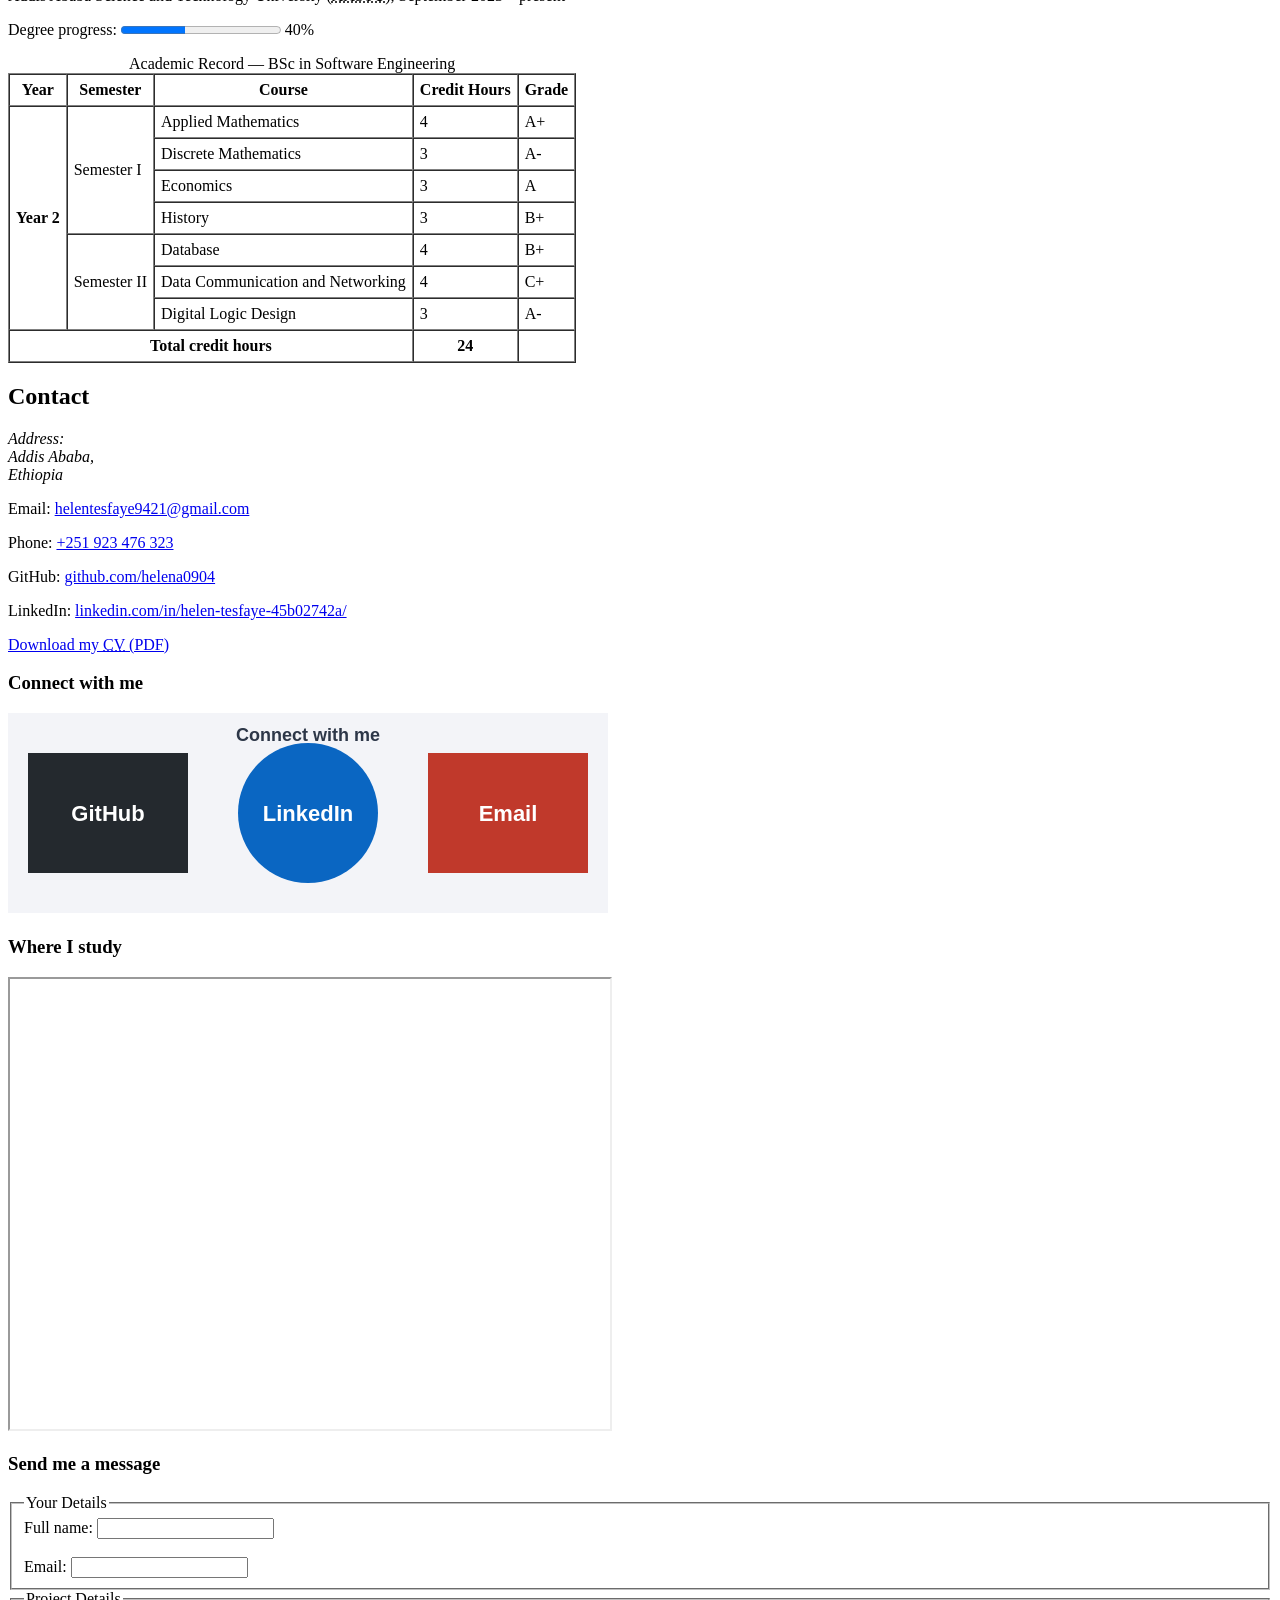
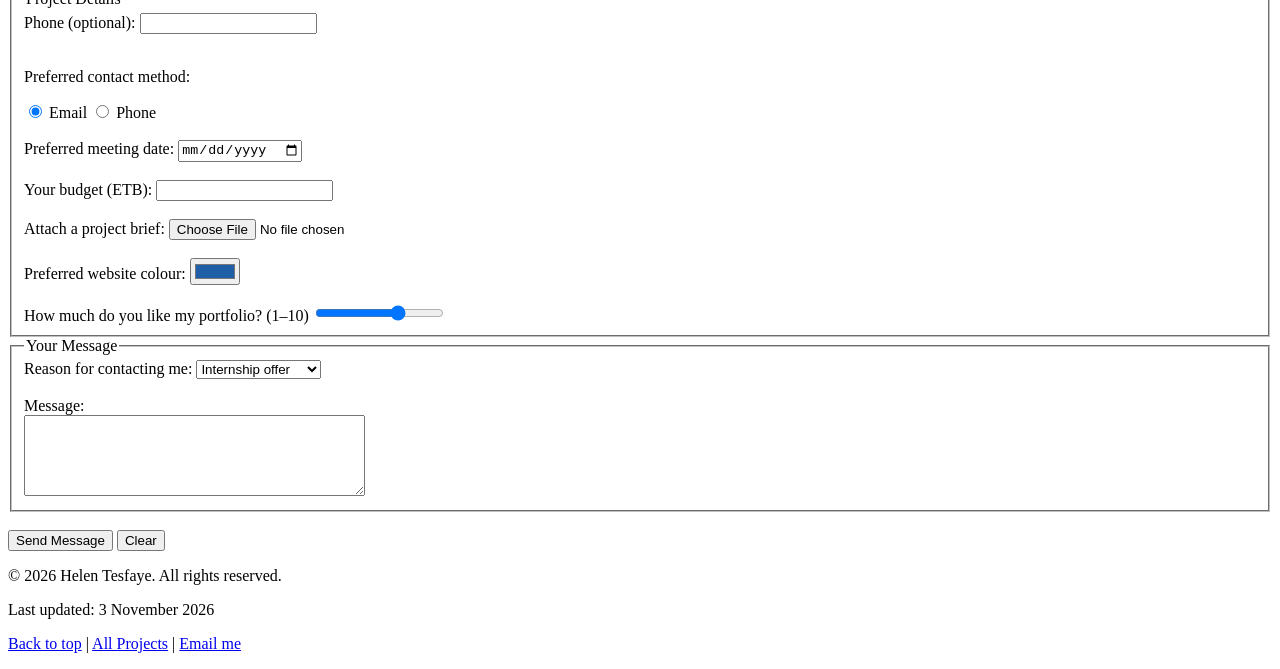
==== commit da9961a4: "Add semantic dates, abbreviations, and HTML entities" ====
--- a/index.html
+++ b/index.html
@@ -11,32 +11,30 @@
 
   <header id="top">
     <h1>Helen Tesfaye</h1>
-   
-</dialog>
     <img src="images/photo.jpg" alt="Profile photo of Helen Tesfaye" width="140" height="140">
- <p>software developer aspiring ai/ml engineer</p>
+    <p>software developer aspiring ai/ml engineer</p>
+
     <button type="button" onclick="document.getElementById('hireDialog').showModal()">
-  Hire me
-</button>
-
-<dialog id="hireDialog">
-  <h2>Available for internships</h2>
-
-  <p>
-    I am available for internships and freelance web projects from June 2027.
-  </p>
-
-  <p>
-    <a href="#contact">Send me a message</a>
-    or
-    <a href="files/cv.pdf" download>download my CV</a>.
-  </p>
-
-  <button type="button" onclick="document.getElementById('hireDialog').close()">
-    Close
-  </button>
+      Hire me
+    </button>
+
+    <dialog id="hireDialog">
+      <h2>Available for internships</h2>
+      <p>
+        I am available for internships and freelance web projects from June 2027.
+      </p>
+      <p>
+        <a href="#contact">Send me a message</a>
+        or
+        <a href="files/cv.pdf" download>download my <abbr title="Curriculum Vitae">CV</abbr></a>.
+      </p>
+      <button type="button" onclick="document.getElementById('hireDialog').close()">
+        Close
+      </button>
+    </dialog>
 
     <p>Software Engineering student exploring backend development and AI/ML while building practical projects</p>
+
     <nav>
       <a href="#about">About</a> |
       <a href="#skills">Skills</a> |
@@ -48,36 +46,35 @@
   </header>
 
   <main>
-
     <section id="about">
       <h2>About Me</h2>
       <p>I am a 3<sup>rd</sup> year <strong>Software Engineering</strong> student interested in technology and problem-solving. I enjoy learning and working on projects.</p>
       <p>My current interests are <mark>Backend Development and AI/ML</mark>.</p>
       <p>Programming languages I have used: <strong>Python</strong>, <strong>C++</strong> and <em>JavaScript</em>.</p>
       <p>Fun fact: I drink 2 litres of H<sub>2</sub>O while coding every day.</p>
-    </section>
-
-<h3>Hear my introduction</h3>
-
-<audio controls>
-  <source src="media/intro.mp3" type="audio/mpeg">
-  Your browser does not support the audio element.
-</audio>
-
+      <p>My favourite tag is &lt;main&gt;, because it tells the browser where the important content is &amp; helps screen readers.</p>
+    </section>
+
+    <h3>Hear my introduction</h3>
+    <audio controls>
+      <source src="media/intro.mp3" type="audio/mpeg">
+      Your browser does not support the audio element.
+    </audio>
 
     <aside id="inspiration">
       <h2>What Inspires Me</h2>
       <blockquote>&ldquo;Great things are done by a series of small things brought together.&rdquo; &mdash; Vincent van Gogh</blockquote>
       <p>I am inspired by the idea that <q>every expert was once a beginner</q>. It reminds me to keep learning, practicing and improving.</p>
       <p>Movies I recommend: <cite>Inception</cite>, <cite>Interstellar</cite>, <cite>The Pursuit of Happyness</cite></p>
-    <h3>A talk I recommend</h3>
- <iframe
-  src="https://www.youtube.com/embed/TQd3eGjaTOo?si=OPBACi50XzRSUESd"
-  width="560"
-  height="315"
-  title="YouTube video: Recommended talk"
-  allowfullscreen>
-</iframe>
+
+      <h3>A talk I recommend</h3>
+      <iframe
+        src="https://www.youtube.com/embed/TQd3eGjaTOo?si=OPBACi50XzRSUESd"
+        width="560"
+        height="315"
+        title="YouTube video: Recommended talk"
+        allowfullscreen>
+      </iframe>
     </aside>
 
     <section id="skills">
@@ -92,7 +89,7 @@
         </li>
         <li>Web Development
           <ul type="circle">
-            <li>HTML</li>
+            <li><abbr title="HyperText Markup Language">HTML</abbr></li>
             <li>CSS (learning)</li>
             <li>JavaScript (next)</li>
           </ul>
@@ -109,31 +106,30 @@
       </ul>
 
       <h3>Skill Levels</h3>
-       <p> HTML <meter min="0" max="100" value="80">80%</meter> 80% </p> 
-       <p> Python <meter min="0" max="100" value="70">70%</meter> 70%
-       </p> <p> JavaScript <meter min="0" max="100" low="30" high="70" optimum="90" value="20">20%
-       </meter> 20% </p> <p> CSS <meter min="0" max="100" value="40">40%</meter> 40% </p> 
-    </section>
-
-      <h3>My Learning Roadmap</h3>
-      <ol>
-        <li>HTML structure and content</li>
-        <li>CSS layout and design</li>
-        <li>JavaScript and the DOM</li>
-        <li>PHP and databases</li>
-        <li>Deploy my portfolio online</li>
-      </ol>
-
-      <h3>Tools I Use</h3>
-      <dl>
-        <dt>VS Code</dt>
-        <dd>The code editor I use for every lab.</dd>
-        <dt>Chrome DevTools</dt>
-        <dd>Inspects the HTML of any page and helps me find mistakes.</dd>
-        <dt>Git and GitHub</dt>
-        <dd>Saves versions of my code and shares my projects online.</dd>
-      </dl>
-    </section>
+      <p>HTML <meter min="0" max="100" value="80">80%</meter> 80%</p>
+      <p>Python <meter min="0" max="100" value="70">70%</meter> 70%</p>
+      <p>JavaScript <meter min="0" max="100" low="30" high="70" optimum="90" value="20">20%</meter> 20%</p>
+      <p>CSS <meter min="0" max="100" value="40">40%</meter> 40%</p>
+    </section>
+
+    <h3>My Learning Roadmap</h3>
+    <ol>
+      <li>HTML structure and content</li>
+      <li>CSS layout and design</li>
+      <li>JavaScript and the DOM</li>
+      <li>PHP and databases</li>
+      <li>Deploy my portfolio online</li>
+    </ol>
+
+    <h3>Tools I Use</h3>
+    <dl>
+      <dt>VS Code</dt>
+      <dd>The code editor I use for every lab.</dd>
+      <dt>Chrome DevTools</dt>
+      <dd>Inspects the HTML of any page and helps me find mistakes.</dd>
+      <dt>Git and GitHub</dt>
+      <dd>Saves versions of my code and shares my projects online.</dd>
+    </dl>
 
     <section id="projects">
       <h2>Projects</h2>
@@ -141,17 +137,14 @@
       <article id="restaurant-project">
         <h3>Restaurant Website</h3>
         <p>A frontend website featuring a home page, menu, gallery, and contact section. Built with <strong>HTML and CSS</strong>.</p>
-          <img src="images/restaurant.png" alt="restaurant website" width="600" height="200">
-      
+        <img src="images/restaurant.png" alt="restaurant website" width="600" height="200">
         <p><a href="https://github.com/helena0904/2h-restaurant.git" target="_blank" rel="noopener">View on GitHub</a></p>
       </article>
 
       <article id="tour-project">
         <h3>Asash Tour</h3>
         <p>A tour agency website showcasing Ethiopian travel destinations and tour services. Built with <strong>HTML and CSS</strong>.</p>
-      
         <img src="images/tour.png" alt="asash tour" width="600" height="200">
- 
       </article>
 
       <article id="first-program">
@@ -179,12 +172,18 @@
     <section id="education">
       <h2>Education</h2>
       <h3>BSc in Software Engineering</h3>
-      <p>Addis Ababa Science and Technology University, 2024 &ndash; present</p>
       <p>
-  Degree progress:
-  <progress value="40" max="100">40%</progress>
-  40%
-</p>
+        Addis Ababa Science and Technology University
+        (<abbr title="Addis Ababa Science and Technology University">AASTU</abbr>),
+        <time datetime="2023-09">September 2023</time> – present
+      </p>
+
+      <p>
+        Degree progress:
+        <progress value="40" max="100">40%</progress>
+        40%
+      </p>
+
       <table border="1" cellpadding="6" cellspacing="0">
         <caption>Academic Record &mdash; BSc in Software Engineering</caption>
         <thead>
@@ -205,7 +204,6 @@
             <td>A+</td>
           </tr>
           <tr>
-          
             <td>Discrete Mathematics</td>
             <td>3</td>
             <td>A-</td>
@@ -221,7 +219,6 @@
             <td>B+</td>
           </tr>
           <tr>
-         
             <td rowspan="3">Semester II</td>
             <td>Database</td>
             <td>4</td>
@@ -249,138 +246,113 @@
     </section>
 
     <section id="contact">
-  <h2>Contact</h2>
-
-  <address>
-    Address:<br>
-    Addis Ababa,<br>
-    Ethiopia
-  </address>
-
-  <p>Email: <a href="mailto:helentesfaye9421@gmail.com">helentesfaye9421@gmail.com</a></p>
-  <p>Phone: <a href="tel:+251923476323">+251923476323</a></p>
-  <p>GitHub: <a href="https://github.com/helena0904" target="_blank" rel="noopener">github.com/helena0904</a></p>
-  <p>LinkedIn: <a href="https://www.linkedin.com/in/helen-tesfaye-45b02742a/" target="_blank" rel="noopener">linkedin.com/in/helen-tesfaye-45b02742a/</a></p>
-  <p><a href="files/cv.pdf" download>Download my CV (PDF)</a></p>
-
-  <h3>Connect with me</h3>
-
-  <img src="images/imgg.svg" alt="Connect with me: GitHub, LinkedIn and Email buttons" width="600" height="200" usemap="#connect-map">
-
-  <map name="connect-map">
-    <area shape="rect" coords="20,40,180,160" href="https://github.com/helena0904" alt="GitHub" target="_blank">
-    <area shape="circle" coords="300,100,70" href="https://www.linkedin.com/in/helen-tesfaye-45b02742a/" alt="LinkedIn" target="_blank">
-    <area shape="rect" coords="420,40,580,160" href="mailto:helentesfaye9421@gmail.com" alt="Email">
-  </map>
-
-
-<h3>Where I study</h3>
-
-<iframe
-  src="https://www.google.com/maps/embed?pb=!1m14!1m12!1m3!1d31534.823399077934!2d38.810084649999986!3d8.89326300000002!2m3!1f0!2f0!3f0!3m2!1i1024!2i768!4f13.1!5e0!3m2!1sen!2set!4v1793664716903!5m2!1sen!2set"
-  width="600"
-  height="450"
-  title="Map of Addis Ababa Science and Technology University"
-  allowfullscreen
-  loading="lazy">
-</iframe>
-
-
-
-  <h3>Send me a message</h3>
-
-
-
-
-  <form action="thank-you.html" method="POST" enctype="multipart/form-data">
-    <fieldset>
-      <legend>Your Details</legend>
-  <label for="fullname">Full name:</label>
-  <input type="text" id="fullname" name="fullname" required>
-  <br><br>
-  <label for="email">Email:</label>
- <input type="email" id="email" name="email" required>
-</fieldset>
-
-
-<fieldset>
-  <legend>Project Details</legend>
-
-  <label for="phone">Phone (optional):</label>
-  <input type="text" id="phone" name="phone"
-         pattern="0[79][0-9]{8}"
-         title="10 digits starting with 09 or 07">
-  <br><br>
-
-  <p>Preferred contact method:</p>
-
-  <input type="radio" id="by-email" name="contact-method" value="email" checked>
-  <label for="by-email">Email</label>
-
-  <input type="radio" id="by-phone" name="contact-method" value="phone">
-  <label for="by-phone">Phone</label>
-  <br><br>
-
-  <label for="meeting">Preferred meeting date:</label>
-  <input type="date" id="meeting" name="meeting" min="2026-11-01">
-  <br><br>
-
-  <label for="budget">Your budget (ETB):</label>
-<input type="number" id="budget" name="budget" min="1000" step="500">
-<br><br>
-
-  <label for="brief">Attach a project brief:</label>
-  <input type="file" id="brief" name="brief">
-  <br><br>
-
-  <label for="colour">Preferred website colour:</label>
-  <input type="color" id="colour" name="colour" value="#1f5fa8">
-  <br><br>
-
-  <label for="rating">How much do you like my portfolio? (1–10)</label>
-  <input type="range" id="rating" name="rating" min="1" max="10" value="7">
-
-  
-</fieldset>
-
-<fieldset>
-  <legend>Your Message</legend>
-
-<label for="reason">Reason for contacting me:</label> 
-<select id="reason" name="reason" required> 
-  <option value="internship">Internship offer</option>
-   <option value="freelance">Freelance project</option>
-    <option value="full-time">Full-time job</option> 
-    <option value="group-project">Group project</option>
-     <option value="tutoring">Tutoring</option>
-      <option value="other">Other</option> 
-    </select>
-
-<br><br>
-
-<label for="message">Message:</label> <br>
-
-  <textarea id="message" name="message" rows="5" cols="40" required></textarea>
-
-</fieldset>
-
-
-<br>
-
-<button type="submit">Send Message</button>
- <button type="reset">Clear</button>
-  </form>
-
-
-
-
-
-</section>
-
+      <h2>Contact</h2>
+      <address>
+        Address:<br>
+        Addis Ababa,<br>
+        Ethiopia
+      </address>
+
+      <p>Email: <a href="mailto:helentesfaye9421@gmail.com">helentesfaye9421@gmail.com</a></p>
+      <p>Phone: <a href="tel:+251923476323">+251&nbsp;923&nbsp;476&nbsp;323</a></p>
+      <p>GitHub: <a href="https://github.com/helena0904" target="_blank" rel="noopener">github.com/helena0904</a></p>
+      <p>LinkedIn: <a href="https://www.linkedin.com/in/helen-tesfaye-45b02742a/" target="_blank" rel="noopener">linkedin.com/in/helen-tesfaye-45b02742a/</a></p>
+      <p><a href="files/cv.pdf" download>Download my <abbr title="Curriculum Vitae">CV</abbr> (PDF)</a></p>
+
+      <h3>Connect with me</h3>
+      <img src="images/imgg.svg" alt="Connect with me: GitHub, LinkedIn and Email buttons" width="600" height="200" usemap="#connect-map">
+
+      <map name="connect-map">
+        <area shape="rect" coords="20,40,180,160" href="https://github.com/helena0904" alt="GitHub" target="_blank">
+        <area shape="circle" coords="300,100,70" href="https://www.linkedin.com/in/helen-tesfaye-45b02742a/" alt="LinkedIn" target="_blank">
+        <area shape="rect" coords="420,40,580,160" href="mailto:helentesfaye9421@gmail.com" alt="Email">
+      </map>
+
+      <h3>Where I study</h3>
+      <iframe
+        src="https://www.google.com/maps/embed?pb=!1m14!1m12!1m3!1d31534.823399077934!2d38.810084649999986!3d8.89326300000002!2m3!1f0!2f0!3f0!3m2!1i1024!2i768!4f13.1!5e0!3m2!1sen!2set!4v1793664716903!5m2!1sen!2set"
+        width="600"
+        height="450"
+        title="Map of Addis Ababa Science and Technology University"
+        allowfullscreen
+        loading="lazy">
+      </iframe>
+
+      <h3>Send me a message</h3>
+
+      <form action="thank-you.html" method="POST" enctype="multipart/form-data">
+        <fieldset>
+          <legend>Your Details</legend>
+          <label for="fullname">Full name:</label>
+          <input type="text" id="fullname" name="fullname" required>
+          <br><br>
+          <label for="email">Email:</label>
+          <input type="email" id="email" name="email" required>
+        </fieldset>
+
+        <fieldset>
+          <legend>Project Details</legend>
+          <label for="phone">Phone (optional):</label>
+          <input type="text" id="phone" name="phone"
+                 pattern="0[79][0-9]{8}"
+                 title="10 digits starting with 09 or 07">
+          <br><br>
+
+          <p>Preferred contact method:</p>
+          <input type="radio" id="by-email" name="contact-method" value="email" checked>
+          <label for="by-email">Email</label>
+          <input type="radio" id="by-phone" name="contact-method" value="phone">
+          <label for="by-phone">Phone</label>
+          <br><br>
+
+          <label for="meeting">Preferred meeting date:</label>
+          <input type="date" id="meeting" name="meeting" min="2026-11-01">
+          <br><br>
+
+          <label for="budget">Your budget (ETB):</label>
+          <input type="number" id="budget" name="budget" min="1000" step="500">
+          <br><br>
+
+          <label for="brief">Attach a project brief:</label>
+          <input type="file" id="brief" name="brief">
+          <br><br>
+
+          <label for="colour">Preferred website colour:</label>
+          <input type="color" id="colour" name="colour" value="#1f5fa8">
+          <br><br>
+
+          <label for="rating">How much do you like my portfolio? (1–10)</label>
+          <input type="range" id="rating" name="rating" min="1" max="10" value="7">
+        </fieldset>
+
+        <fieldset>
+          <legend>Your Message</legend>
+          <label for="reason">Reason for contacting me:</label>
+          <select id="reason" name="reason" required>
+            <option value="internship">Internship offer</option>
+            <option value="freelance">Freelance project</option>
+            <option value="full-time">Full-time job</option>
+            <option value="group-project">Group project</option>
+            <option value="tutoring">Tutoring</option>
+            <option value="other">Other</option>
+          </select>
+          <br><br>
+
+          <label for="message">Message:</label>
+          <br>
+          <textarea id="message" name="message" rows="5" cols="40" required></textarea>
+        </fieldset>
+
+        <br>
+        <button type="submit">Send Message</button>
+        <button type="reset">Clear</button>
+      </form>
+    </section>
   </main>
 
   <footer>
     <p>&copy; 2026 Helen Tesfaye. All rights reserved.</p>
+    <p>Last updated: <time datetime="2026-11-03">3 November 2026</time></p>
     <p>
       <a href="#top">Back to top</a> |
       <a href="projects.html">All Projects</a> |
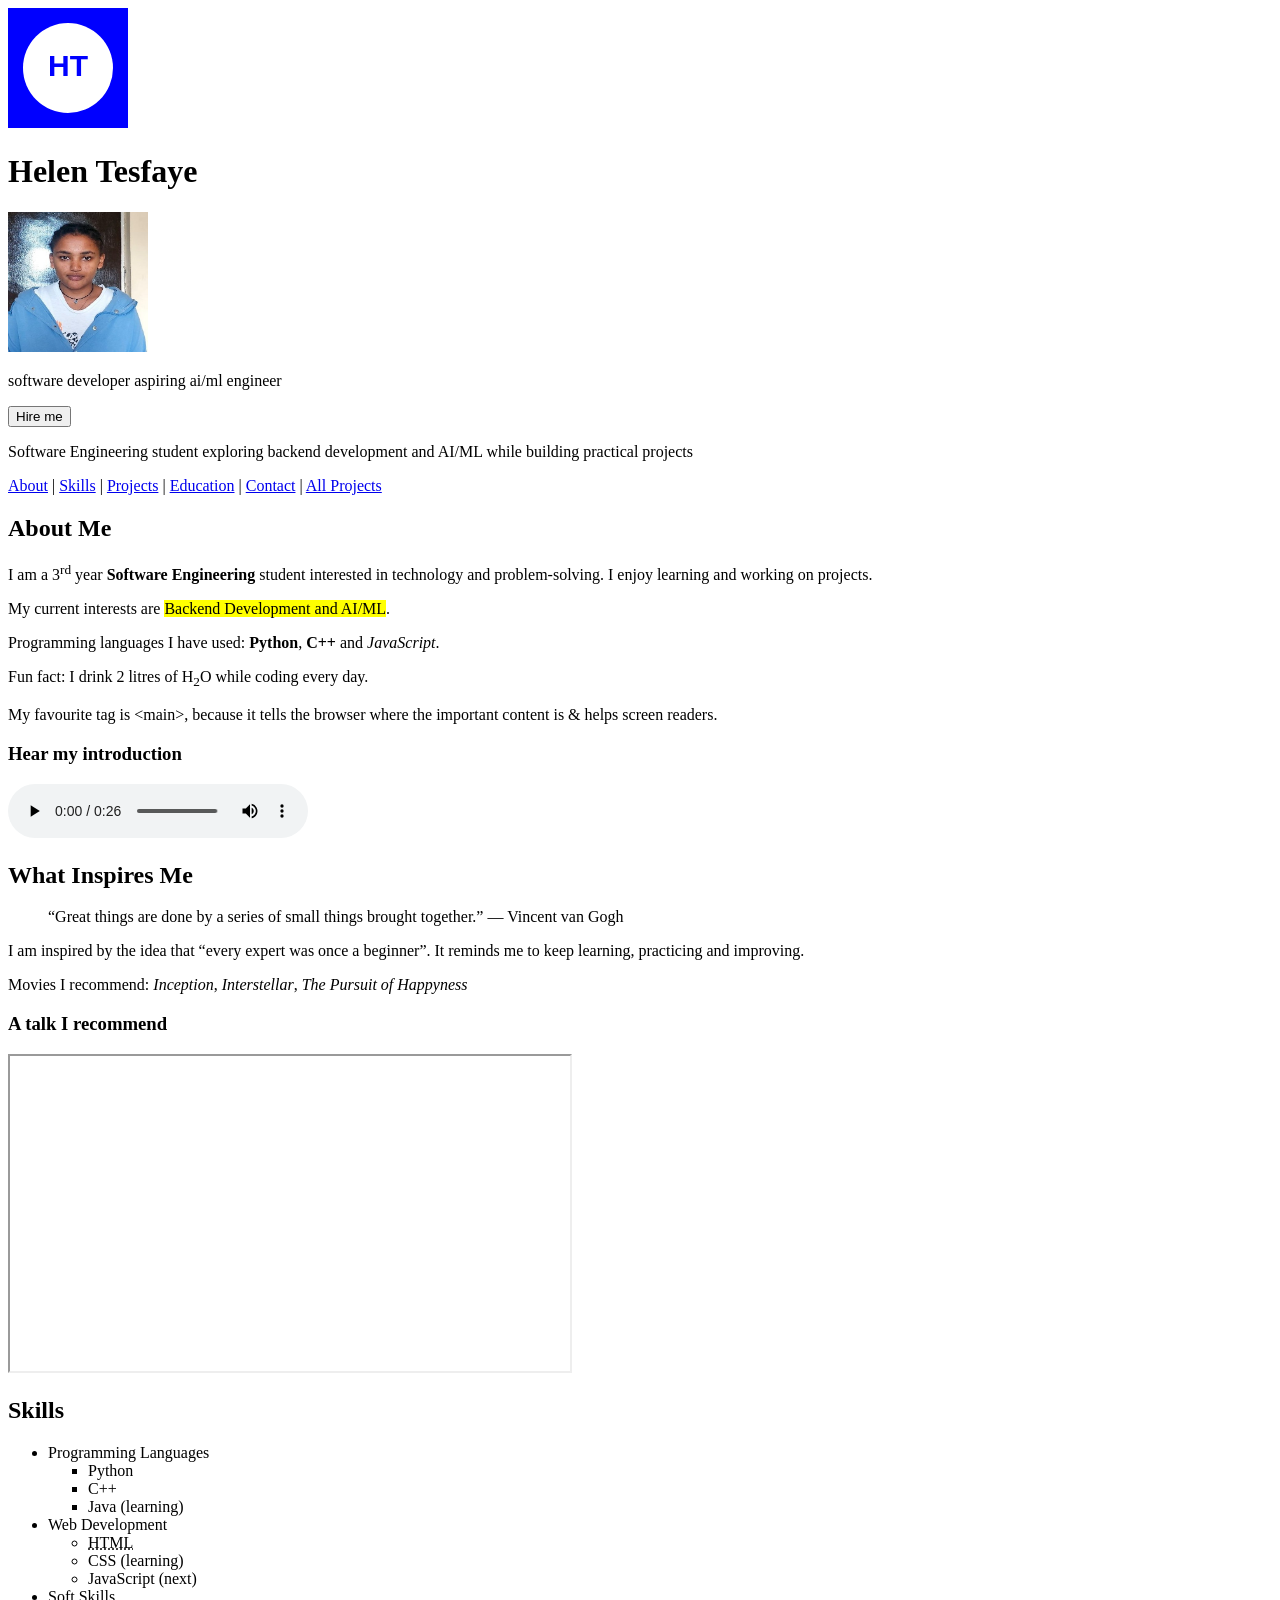
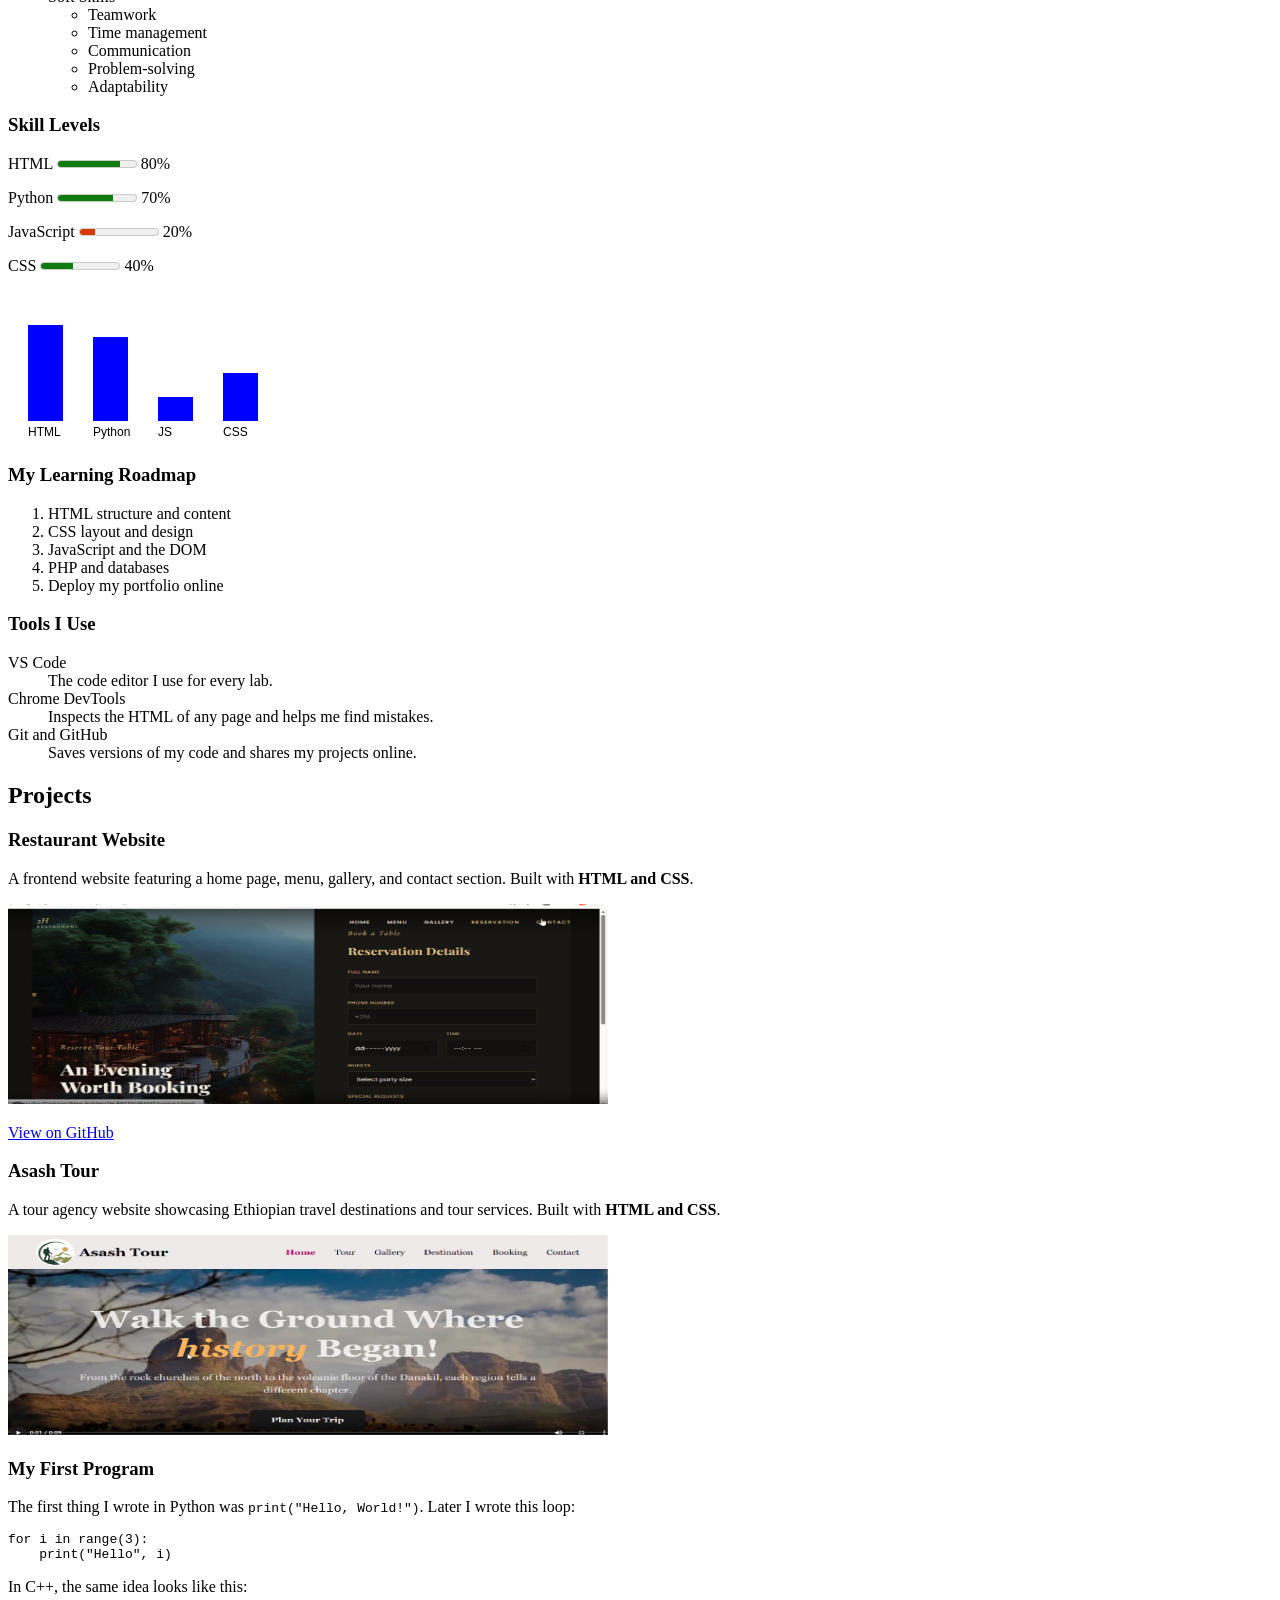
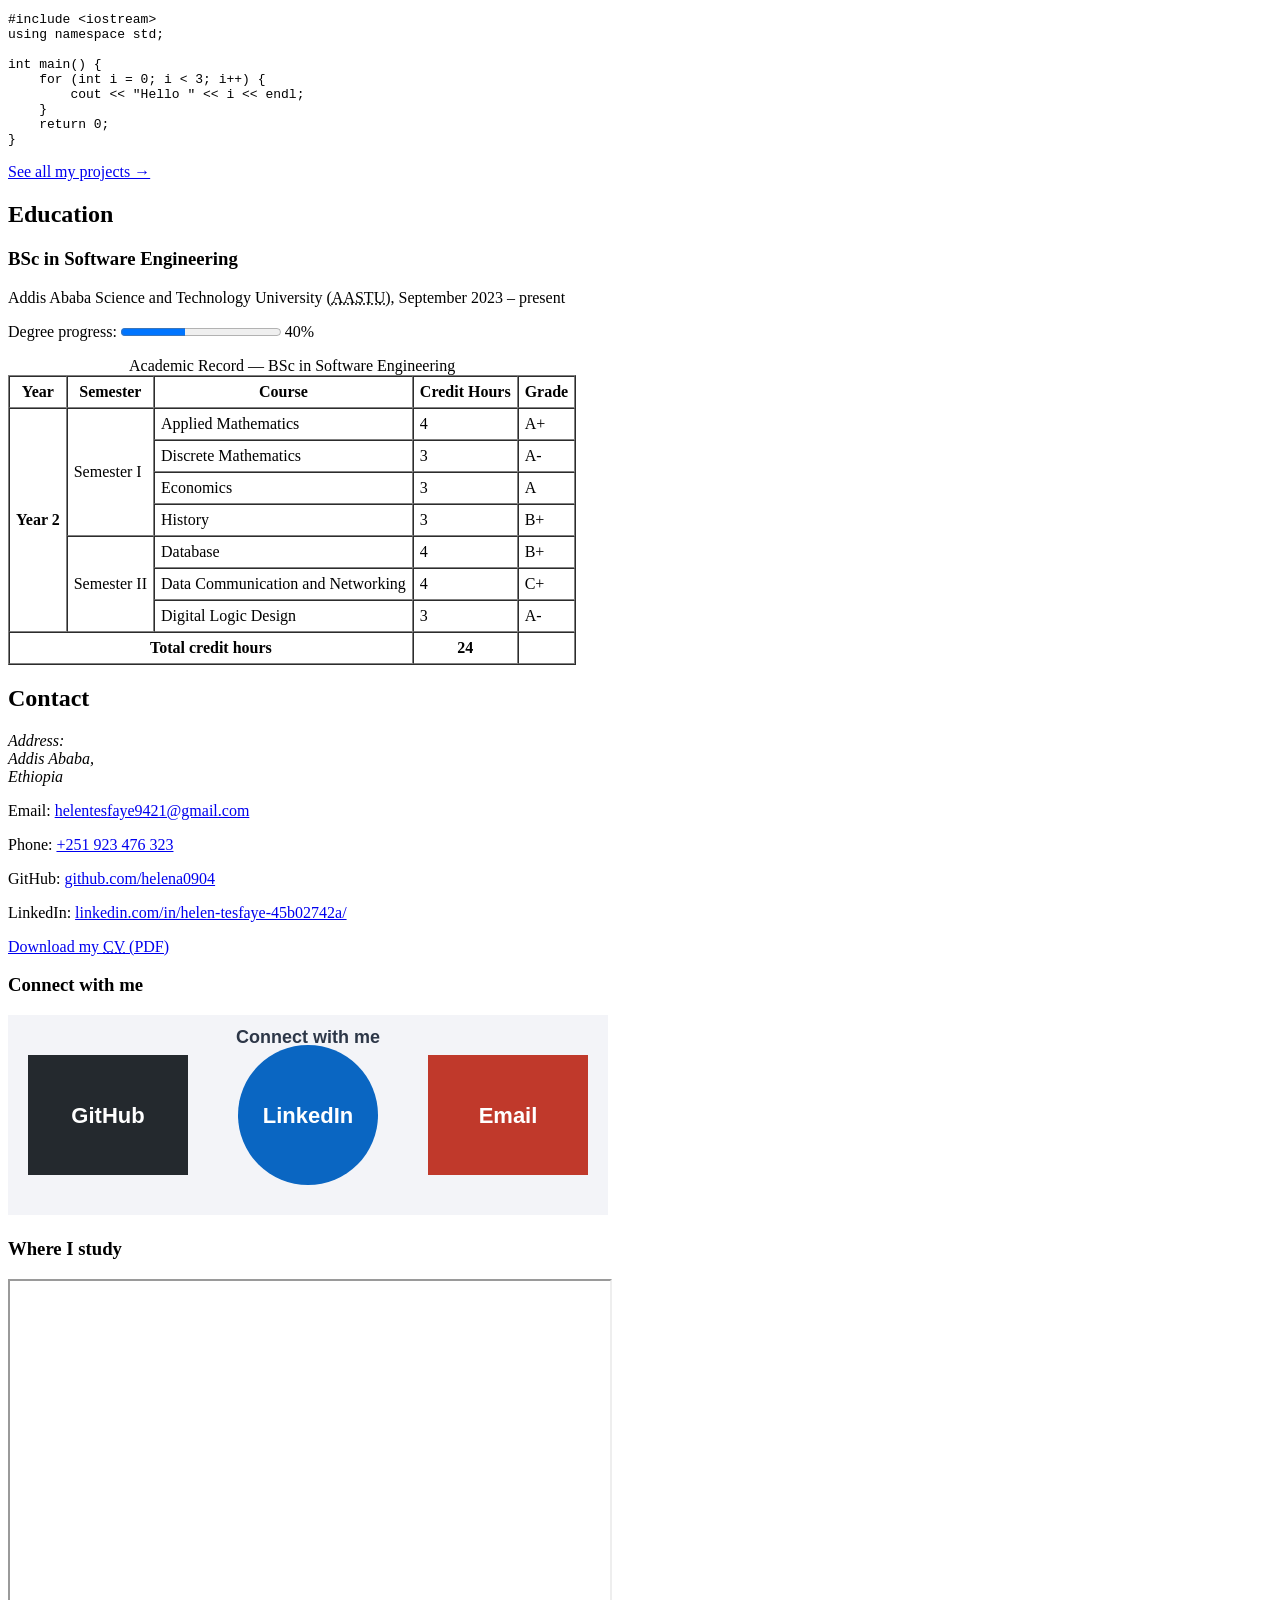
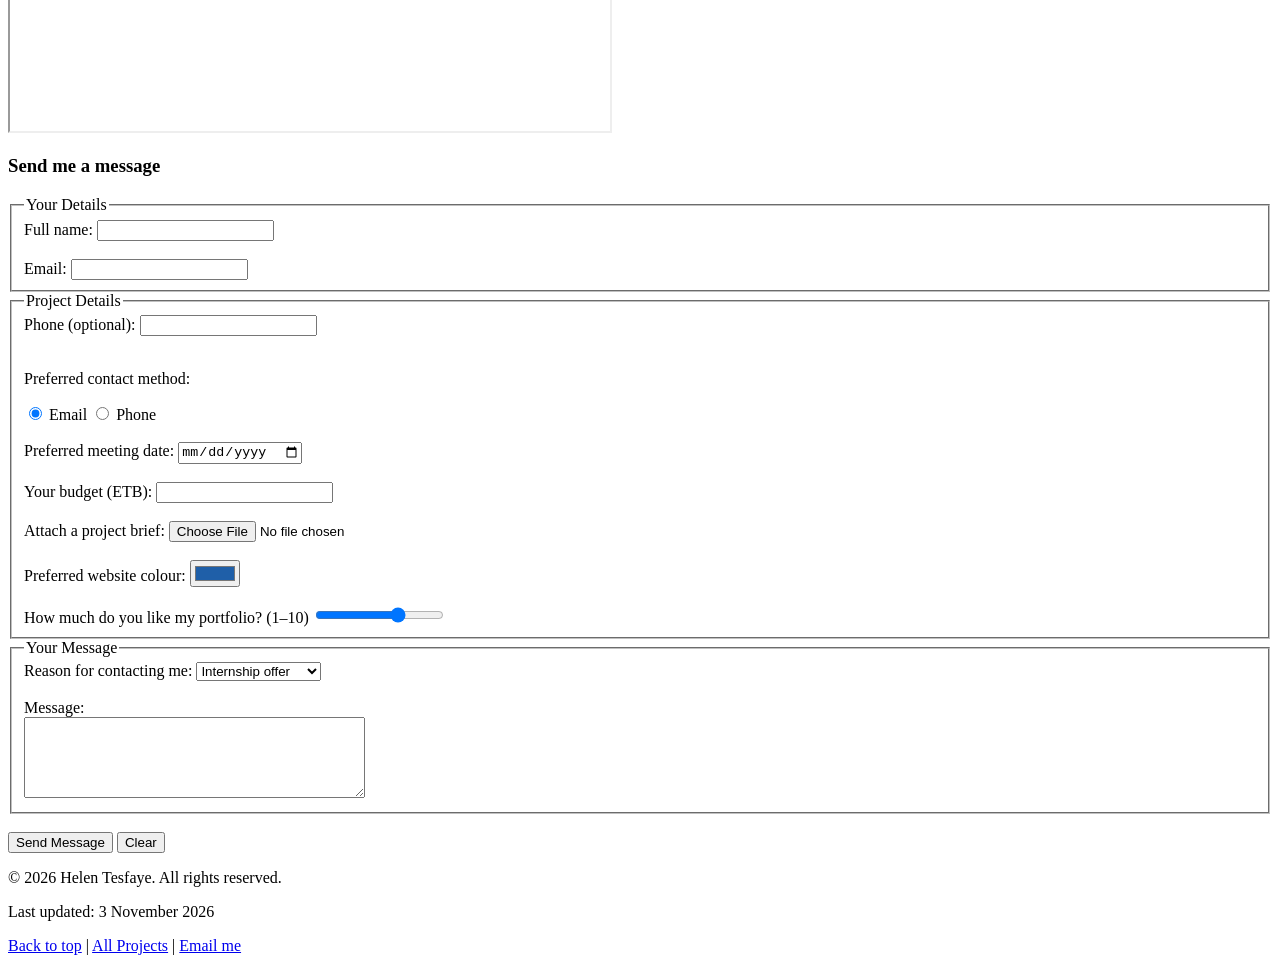
==== commit 28568963: "adding canva for personak logo and skill bars" ====
--- a/index.html
+++ b/index.html
@@ -10,6 +10,9 @@
 <body>
 
   <header id="top">
+    <canvas id="logo" width="120" height="120">
+    Helen Tesfaye logo
+</canvas>
     <h1>Helen Tesfaye</h1>
     <img src="images/photo.jpg" alt="Profile photo of Helen Tesfaye" width="140" height="140">
     <p>software developer aspiring ai/ml engineer</p>
@@ -110,6 +113,10 @@
       <p>Python <meter min="0" max="100" value="70">70%</meter> 70%</p>
       <p>JavaScript <meter min="0" max="100" low="30" high="70" optimum="90" value="20">20%</meter> 20%</p>
       <p>CSS <meter min="0" max="100" value="40">40%</meter> 40%</p>
+    <canvas id="skillChart" width="300" height="150">
+    Skill levels bar chart
+</canvas>
+    
     </section>
 
     <h3>My Learning Roadmap</h3>
@@ -359,6 +366,42 @@
       <a href="mailto:helentesfaye9421@gmail.com">Email me</a>
     </p>
   </footer>
+<script>
+    const canvas = document.getElementById("logo");
+    const ctx = canvas.getContext("2d");
+
+    ctx.fillStyle = "blue";
+    ctx.fillRect(0, 0, 120, 120);
+
+    ctx.beginPath();
+    ctx.arc(60, 60, 45, 0, 2 * Math.PI);
+    ctx.fillStyle = "white";
+    ctx.fill();
+
+    ctx.fillStyle = "blue";
+    ctx.font = "bold 30px Arial";
+    ctx.textAlign = "center";
+    ctx.textBaseline = "middle";
+    ctx.fillText("HT", 60, 60);
+
+    const chart = document.getElementById("skillChart");
+const chartCtx = chart.getContext("2d");
+
+chartCtx.fillStyle = "blue";
+
+chartCtx.fillRect(20, 34, 35, 96);
+chartCtx.fillRect(85, 46, 35, 84);
+chartCtx.fillRect(150, 106, 35, 24);
+chartCtx.fillRect(215, 82, 35, 48);
+
+chartCtx.fillStyle = "black";
+chartCtx.font = "12px Arial";
+
+chartCtx.fillText("HTML", 20, 145);
+chartCtx.fillText("Python", 85, 145);
+chartCtx.fillText("JS", 150, 145);
+chartCtx.fillText("CSS", 215, 145);
+</script>
 
 </body>
 </html>
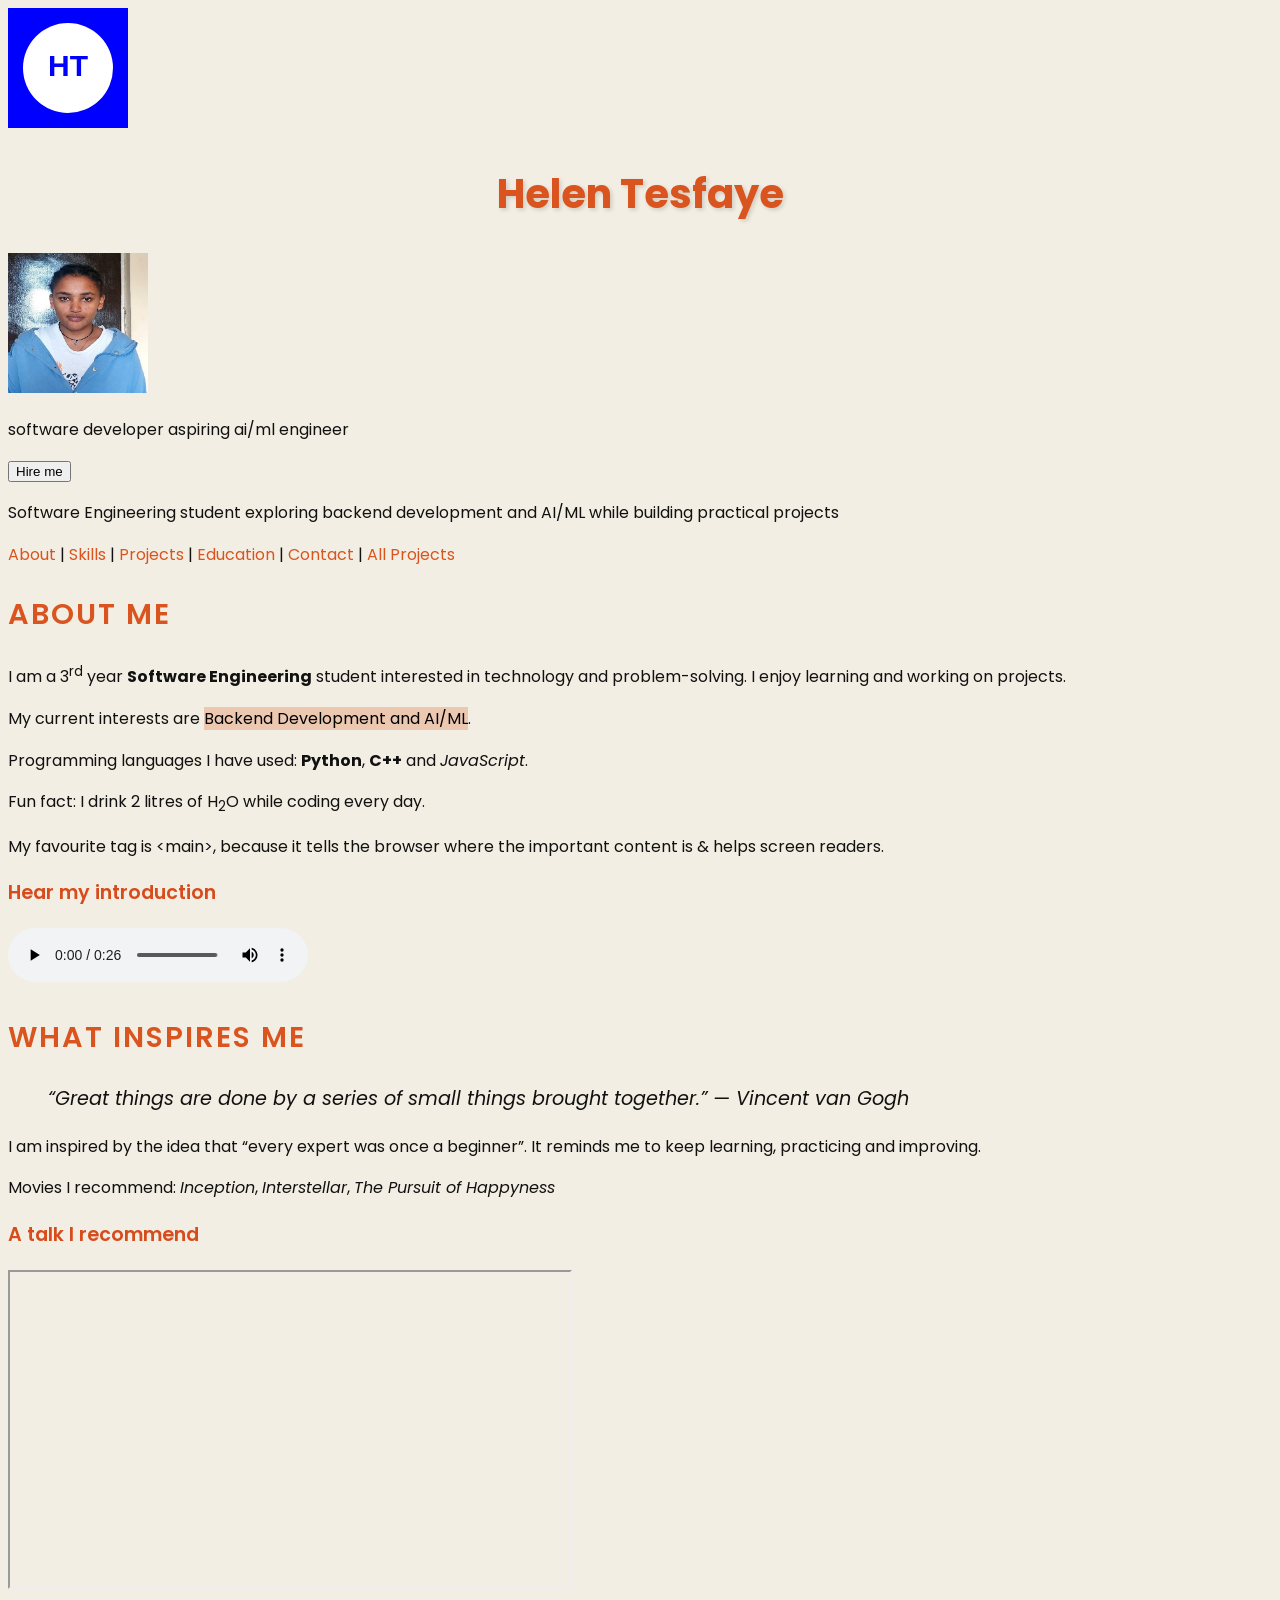
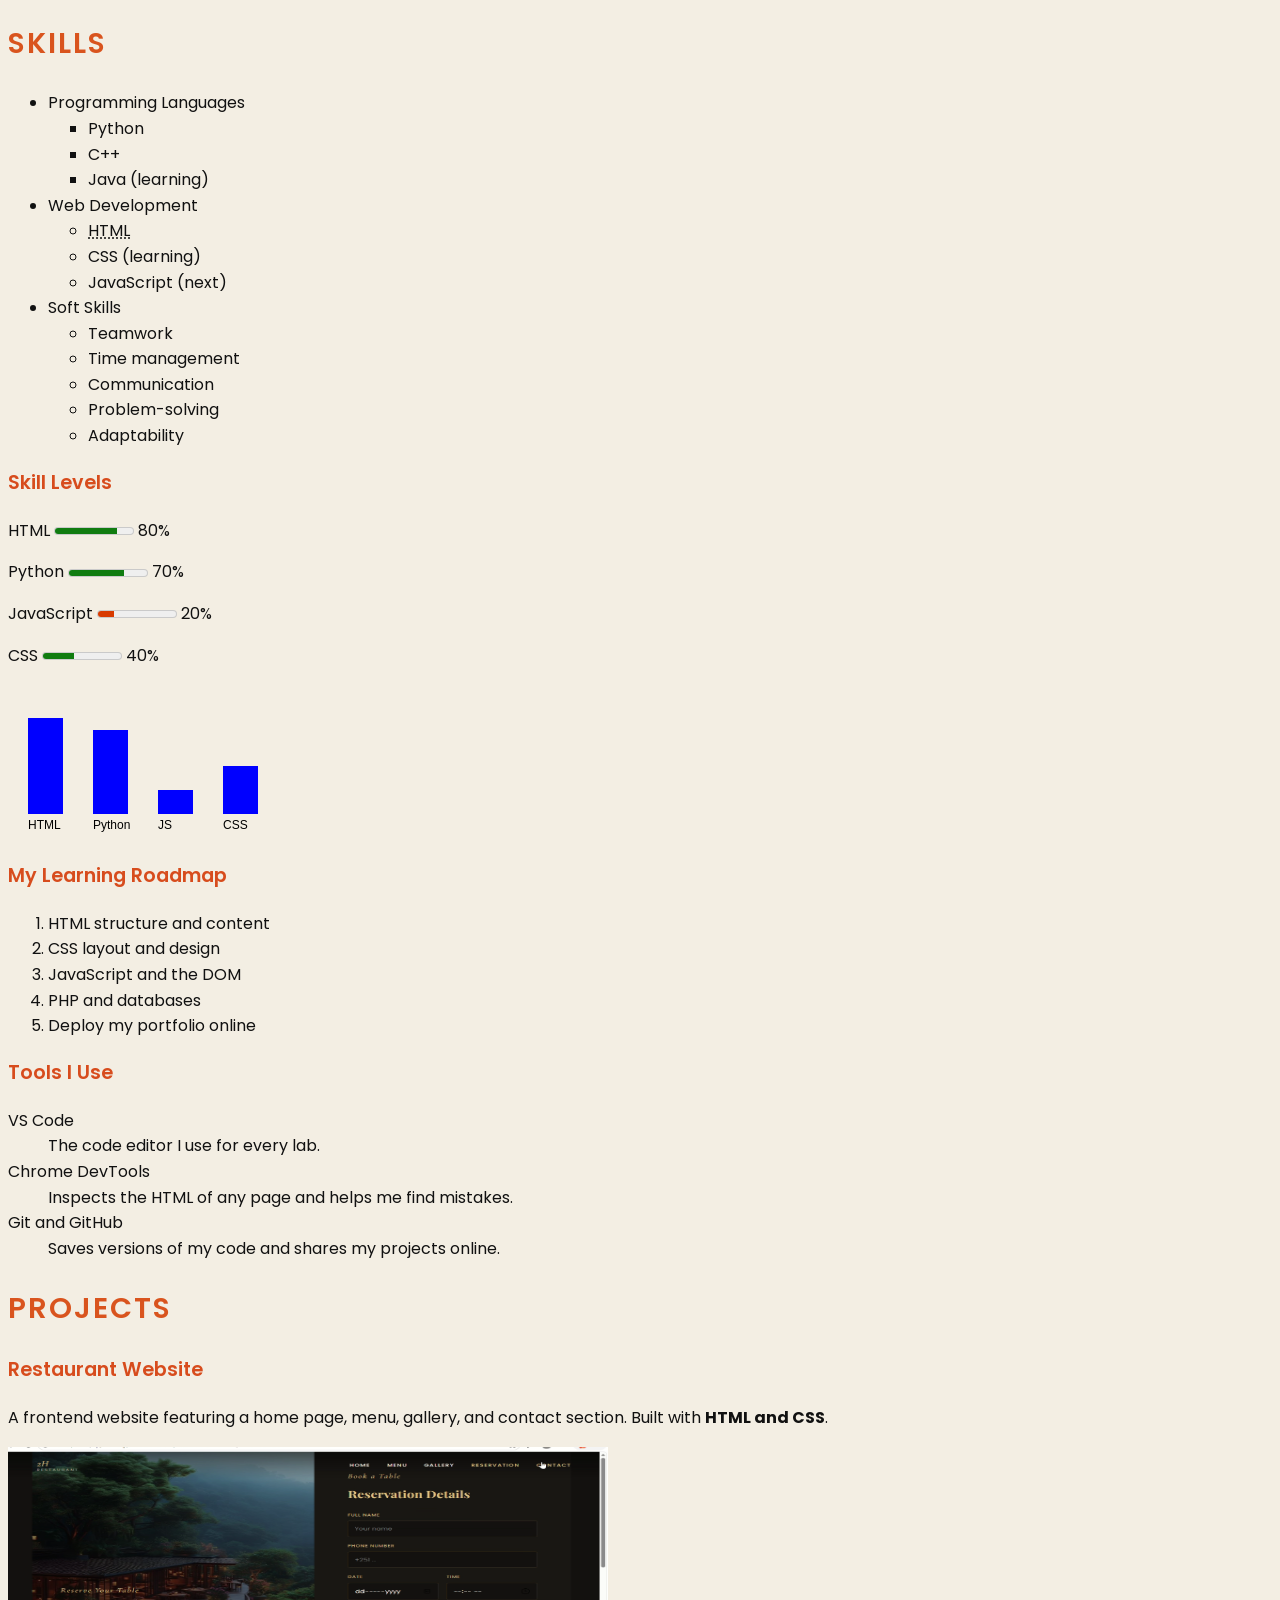
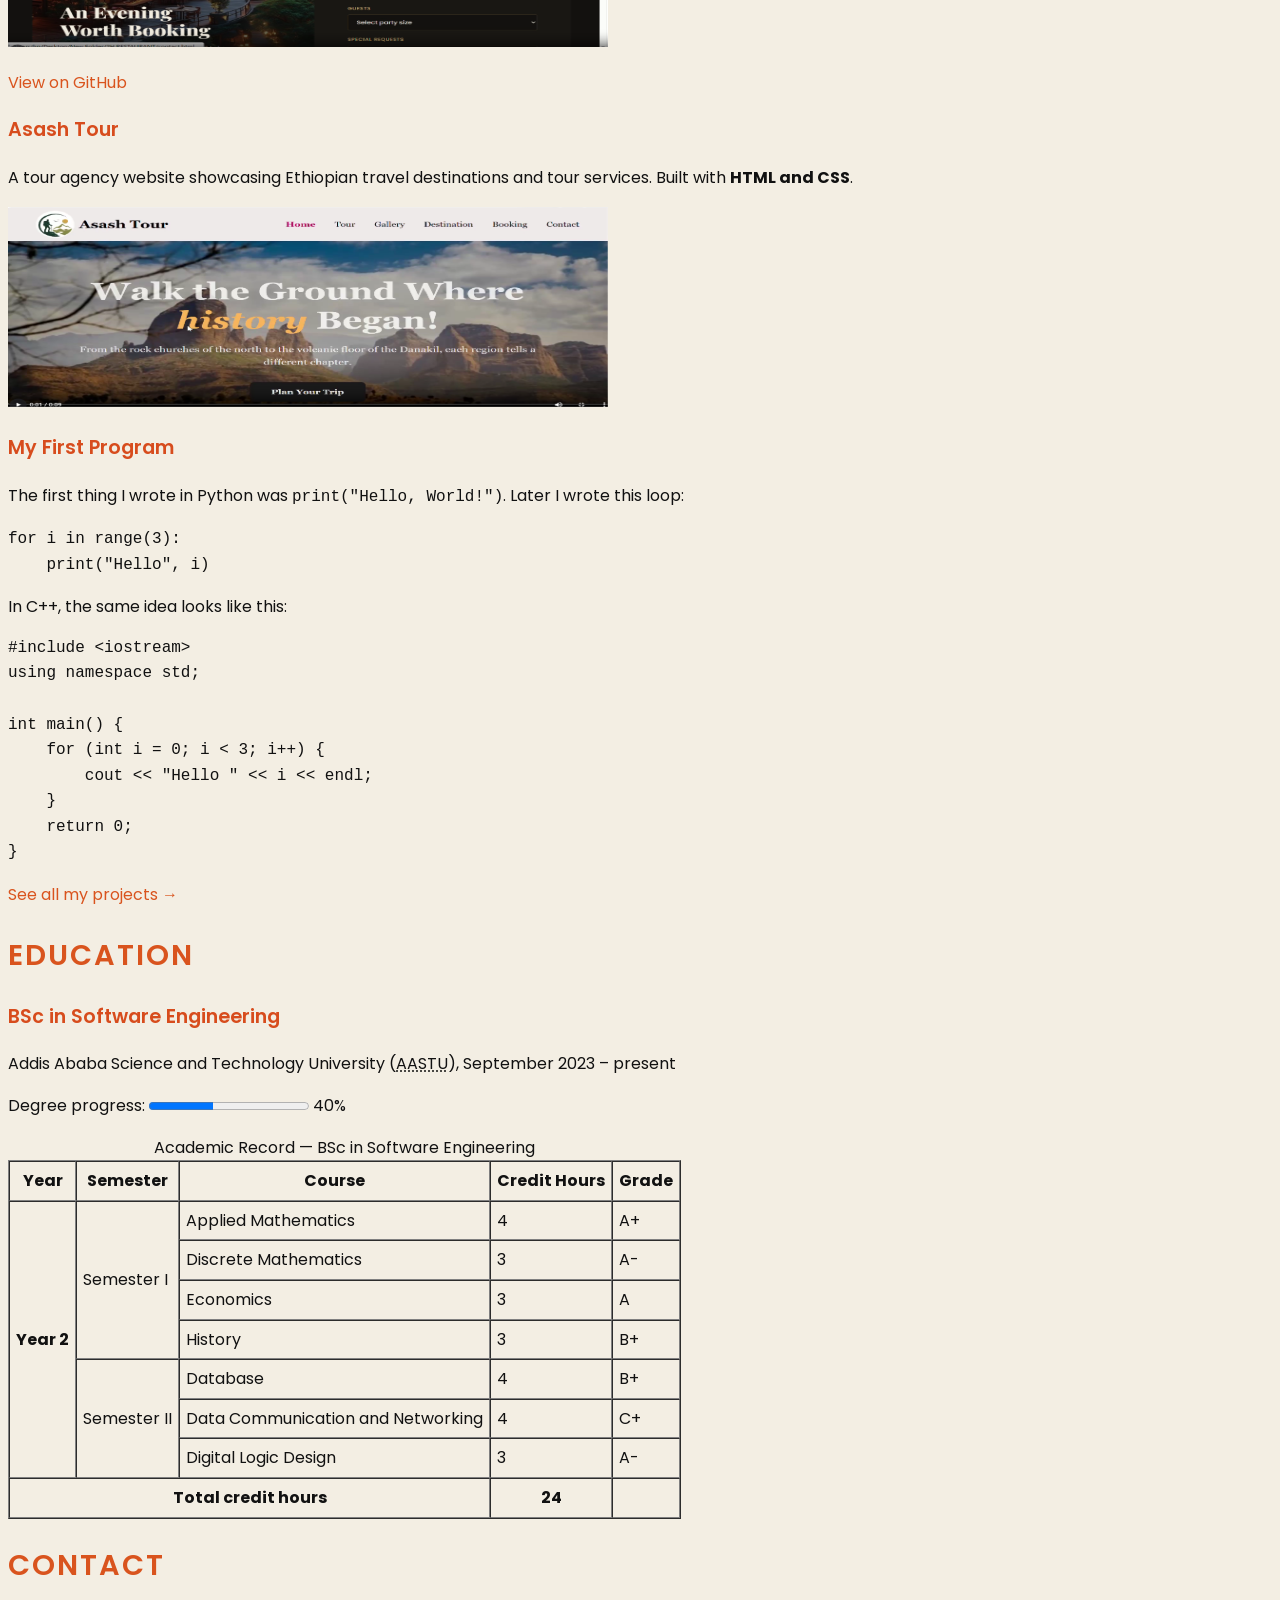
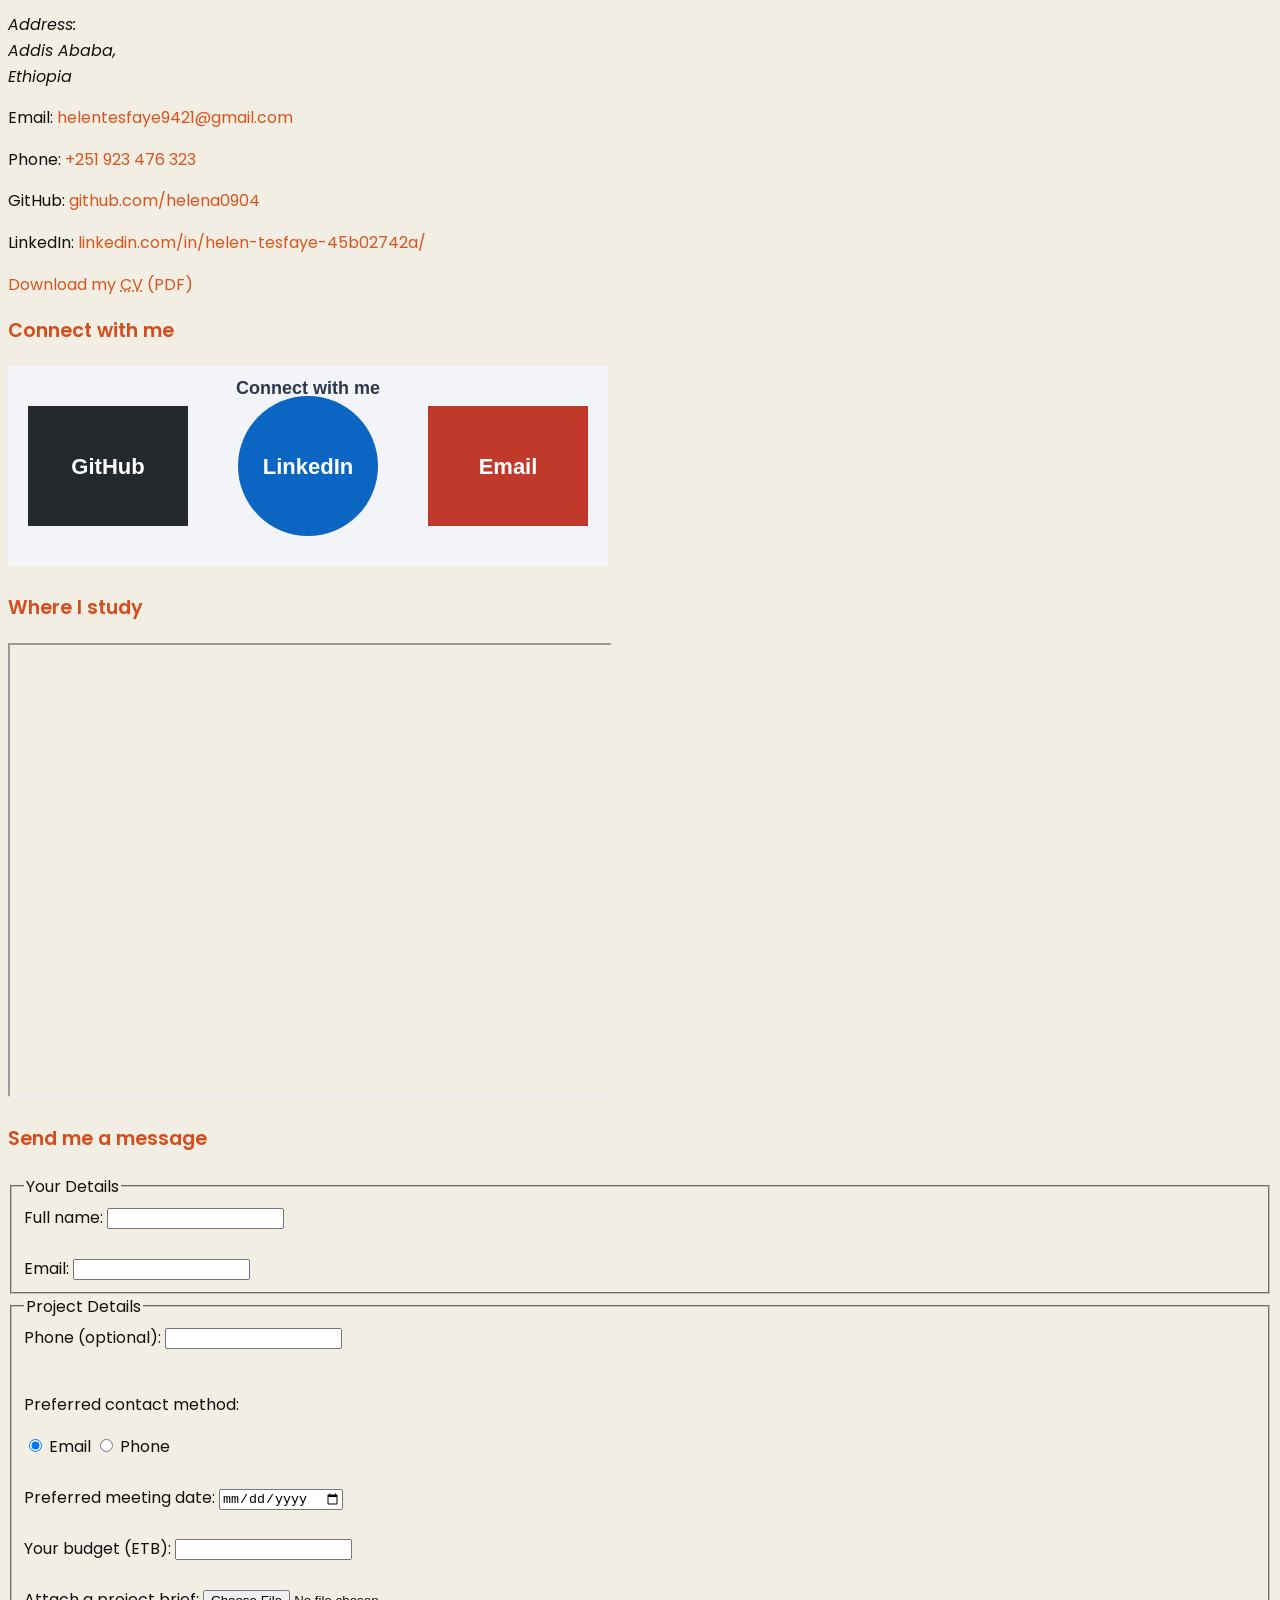
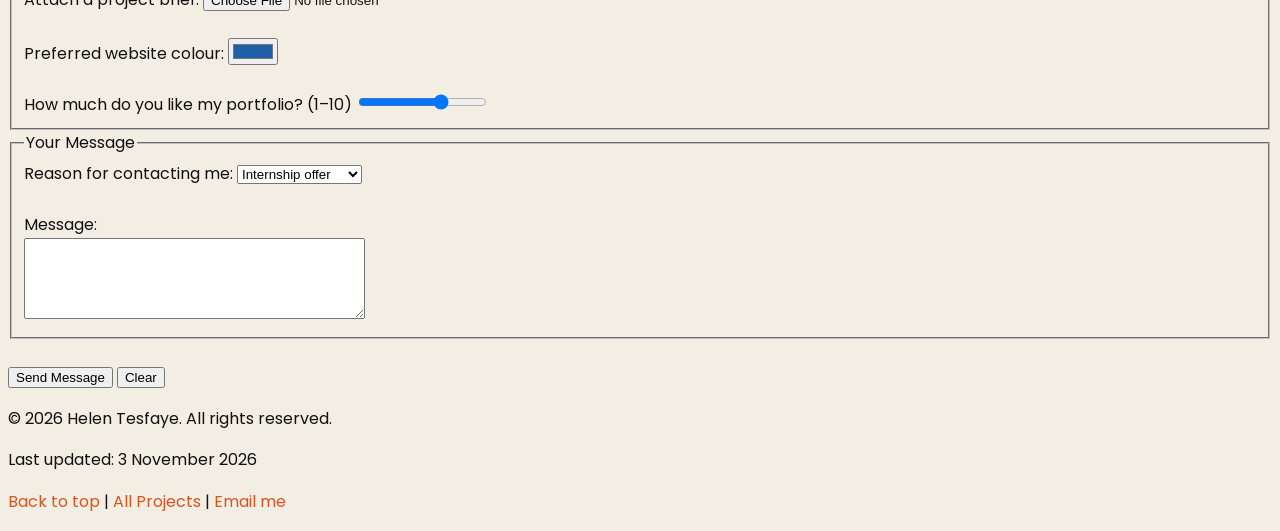
==== commit 4bef2fac: "Add colours and typography to portfolio" ====
--- a/index.html
+++ b/index.html
@@ -6,6 +6,10 @@
   <link rel="icon" type="image/png" href="images/favicon.png">
   <meta name="viewport" content="width=device-width, initial-scale=1.0">
   <meta name="description" content="Portfolio of Helen Tesfaye, a Software Engineering student exploring backend development, AI/ML, and practical projects.">
+  <link
+  href="https://fonts.googleapis.com/css2?family=Poppins:wght@400;600;700&display=swap"
+  rel="stylesheet">
+  <link rel="stylesheet" href="css/style.css">
 </head>
 <body>
 
--- a/css/style.css
+++ b/css/style.css
@@ -0,0 +1,56 @@
+html {
+    font-size: 16px;
+}
+
+body {
+    background-color: #F3EEE3;
+    color: #111111;
+    font-family: 'Poppins', Arial, sans-serif;
+    font-size: 1rem;
+    line-height: 1.6;
+}
+
+h1 {
+    color: #D9541E;
+    font-size: 2.5rem;
+    font-weight: 700;
+    text-align: center;
+    text-shadow: 2px 2px 4px rgba(0, 0, 0, 0.15);
+}
+
+h2 {
+    color: rgb(217, 84, 30);
+    font-size: 1.8rem;
+    font-weight: 600;
+    text-transform: uppercase;
+    letter-spacing: 2px;
+}
+
+h3 {
+    color: hsl(15, 76%, 48%);
+    font-size: 1.2rem;
+    font-weight: 600;
+}
+
+mark {
+    background-color: rgba(217, 84, 30, 0.25);
+}
+
+a {
+    color: #D9541E;
+    text-decoration: none;
+}
+
+a:hover {
+    text-decoration: underline;
+}
+
+blockquote {
+    font-size: 1.2em;
+    font-style: italic;
+}
+
+code,
+pre {
+    font-family: 'Courier New', monospace;
+}
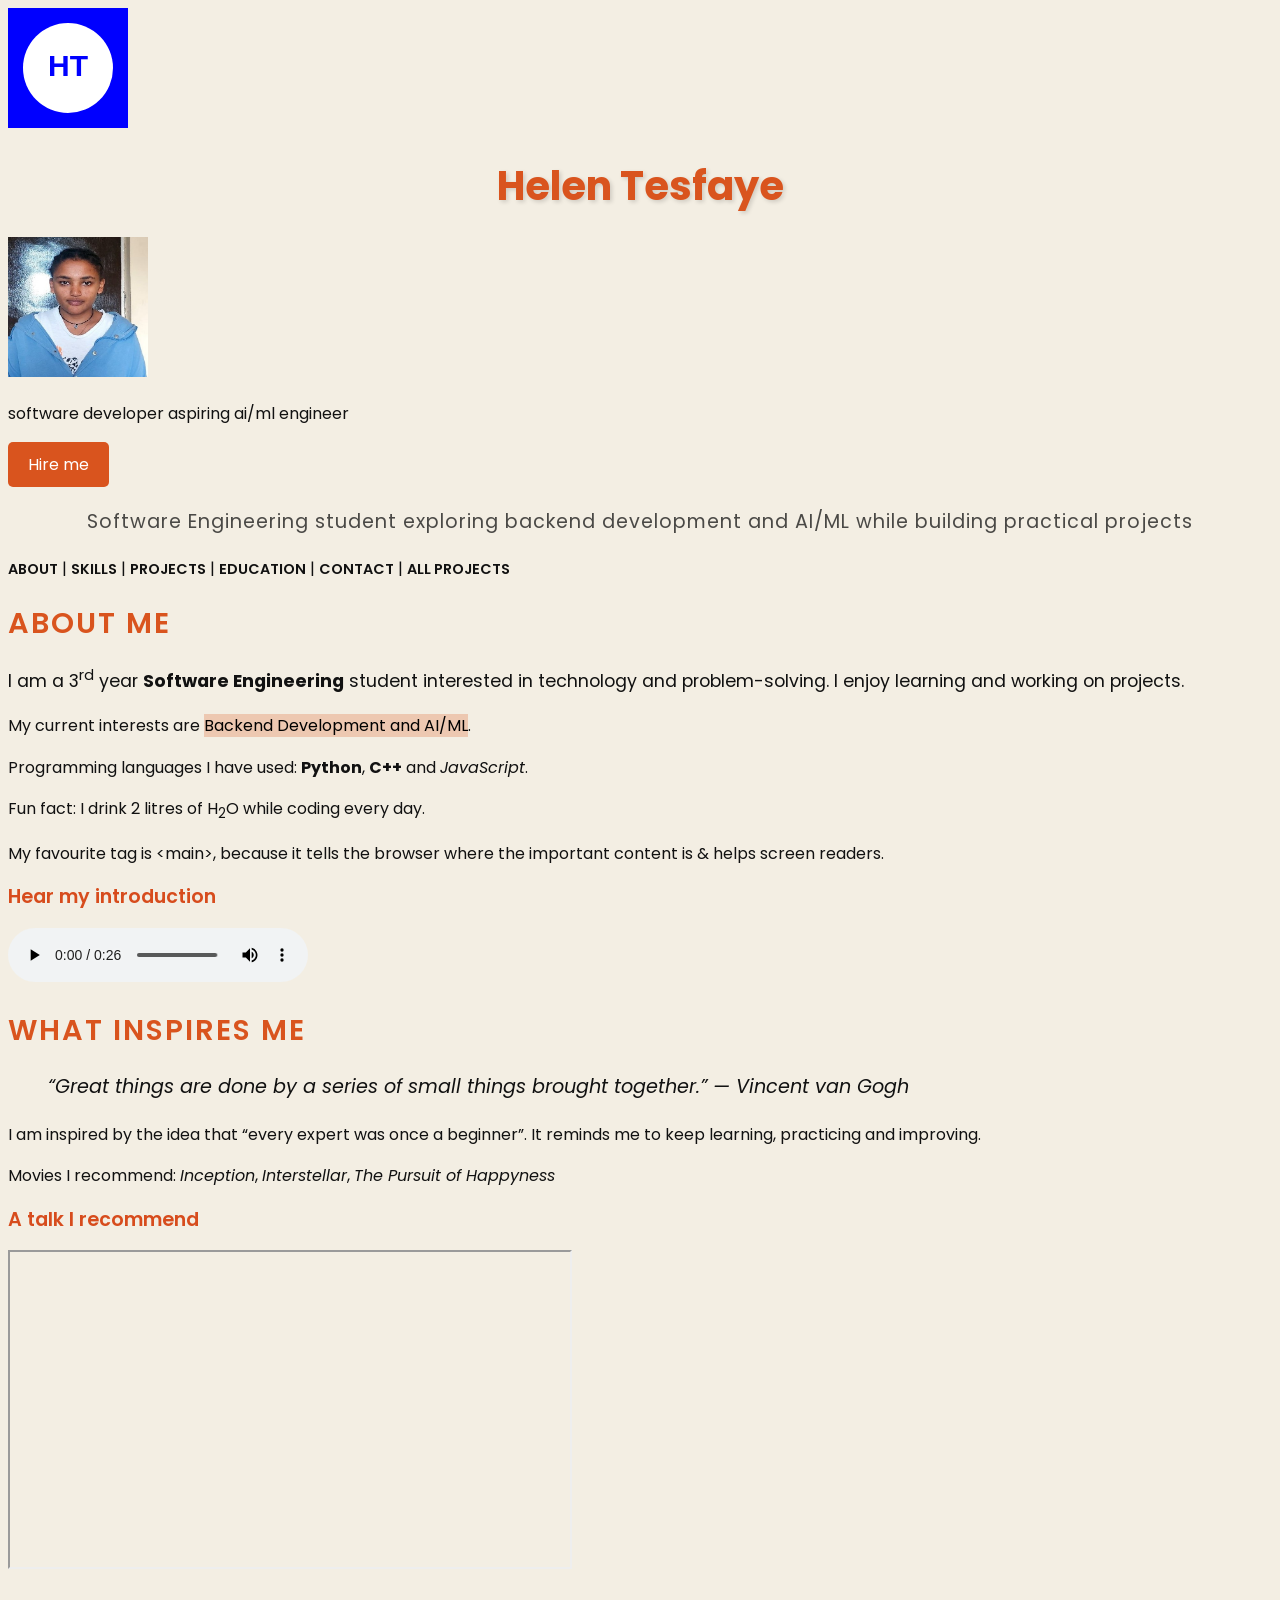
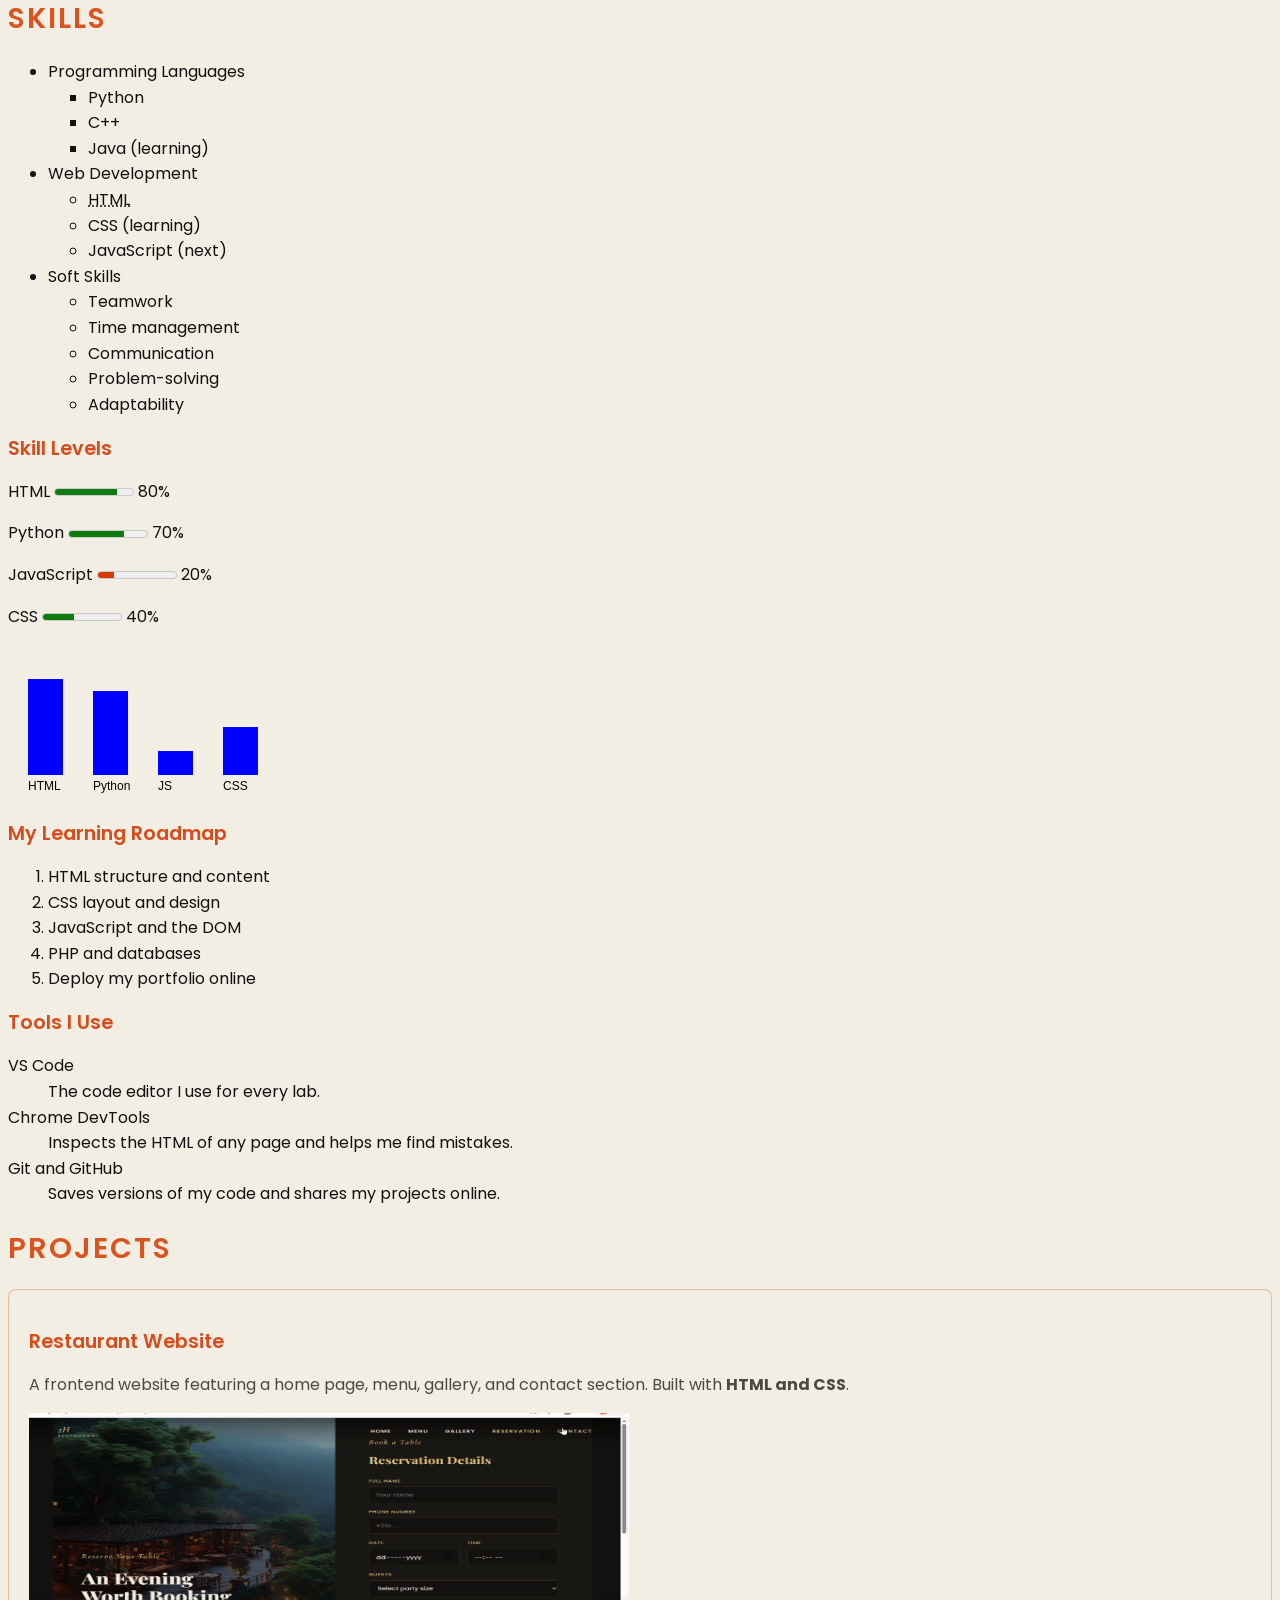
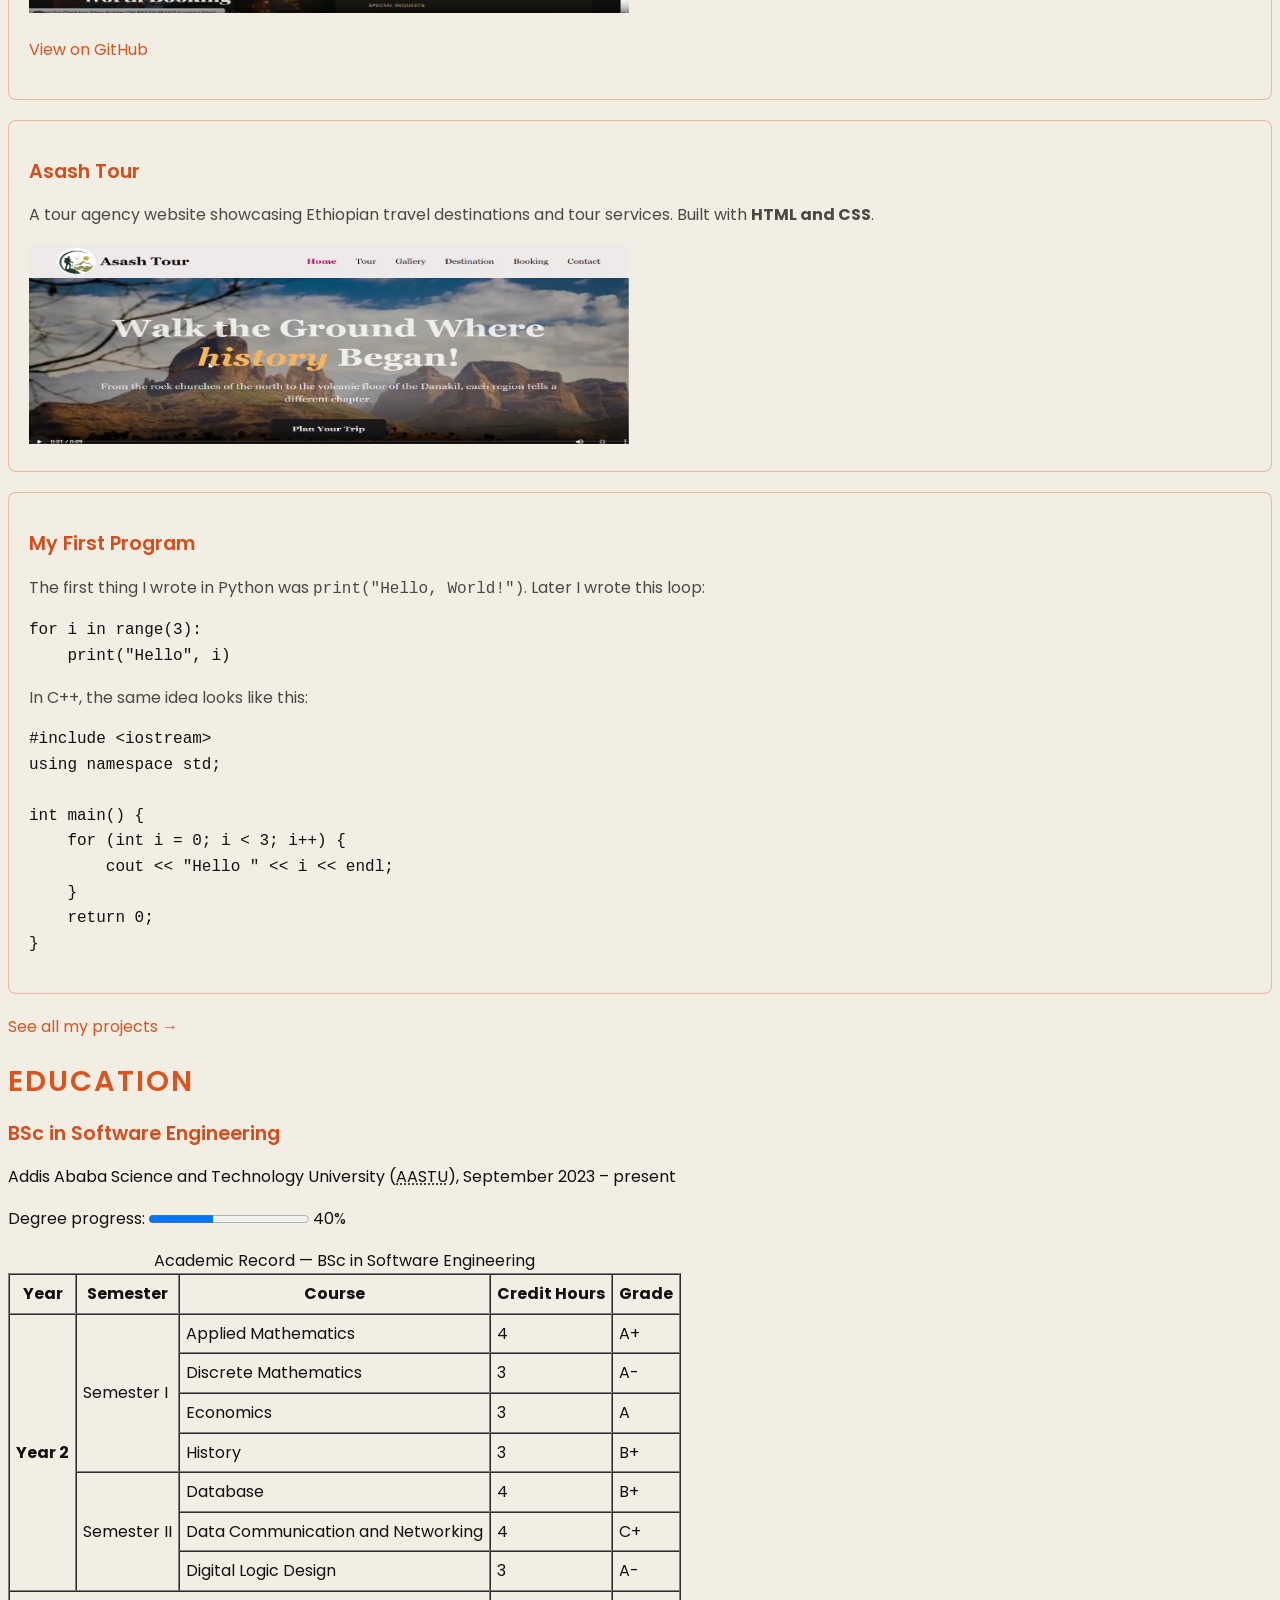
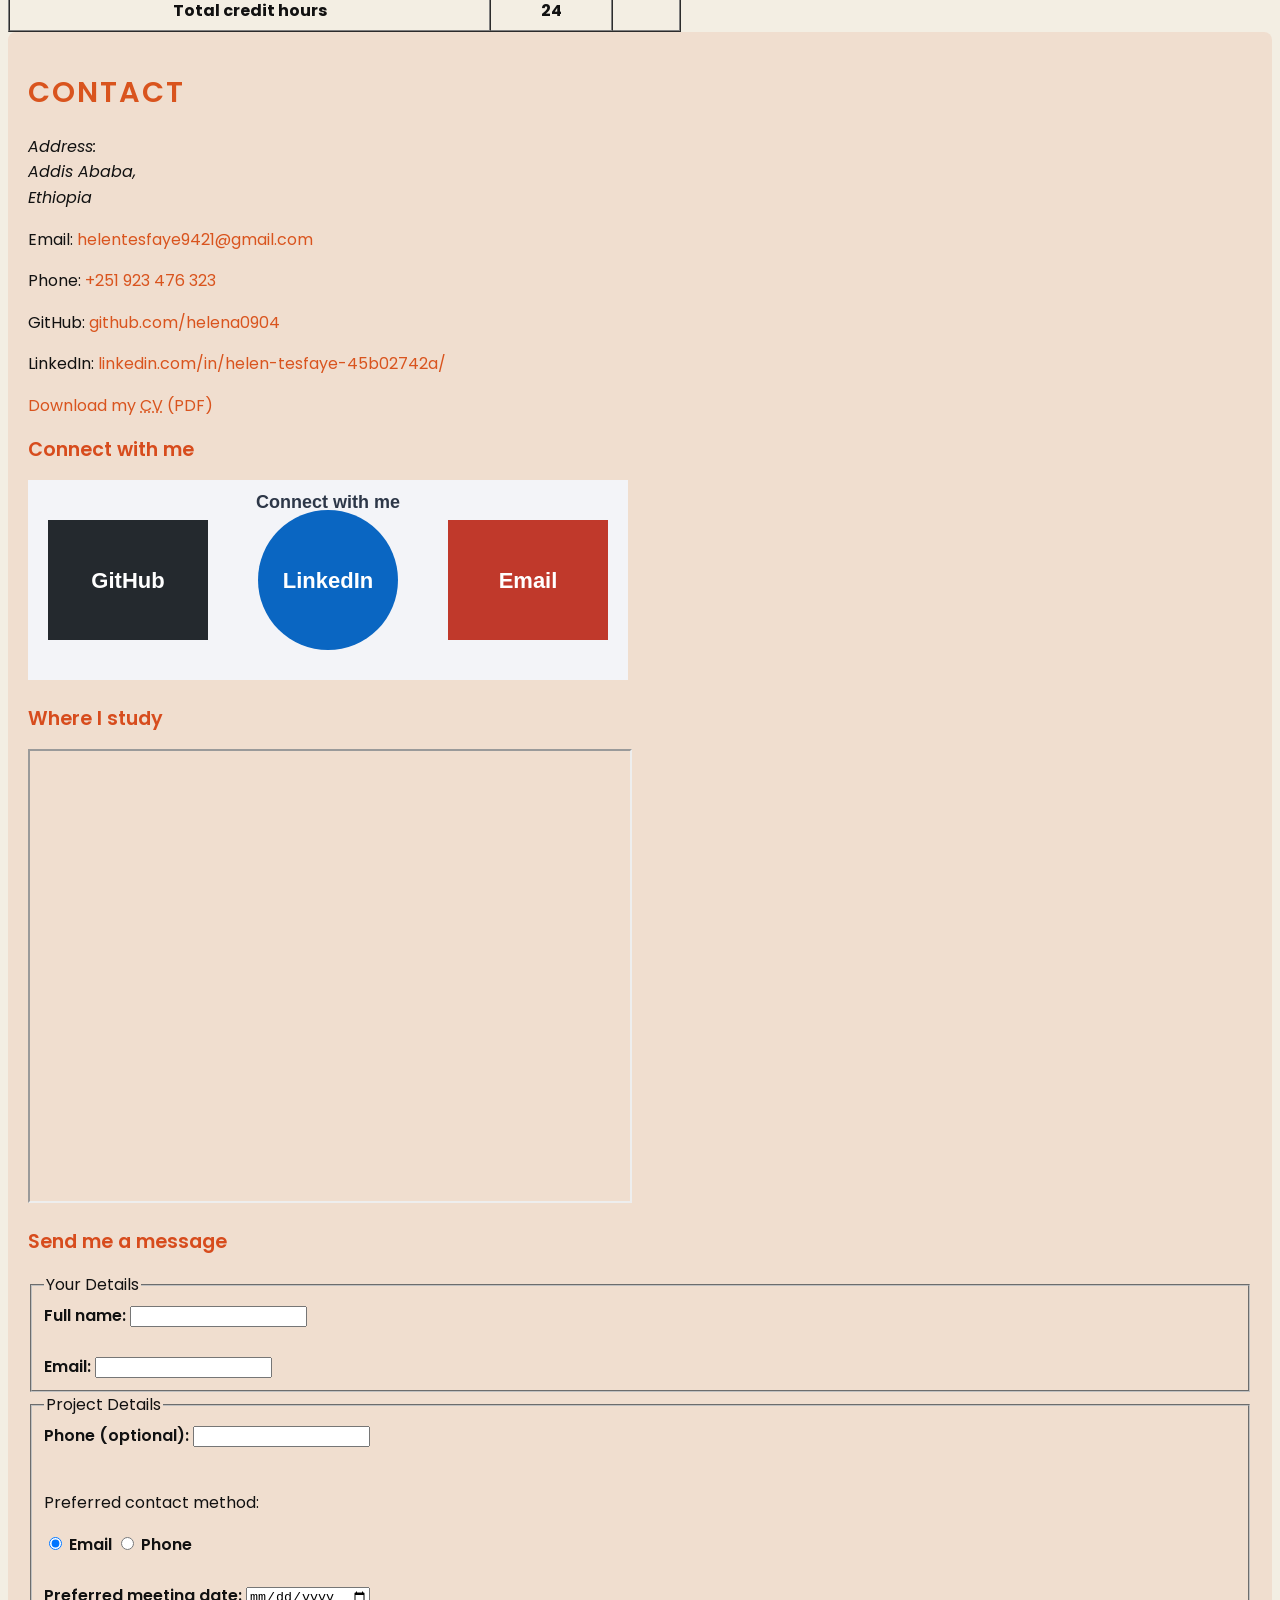
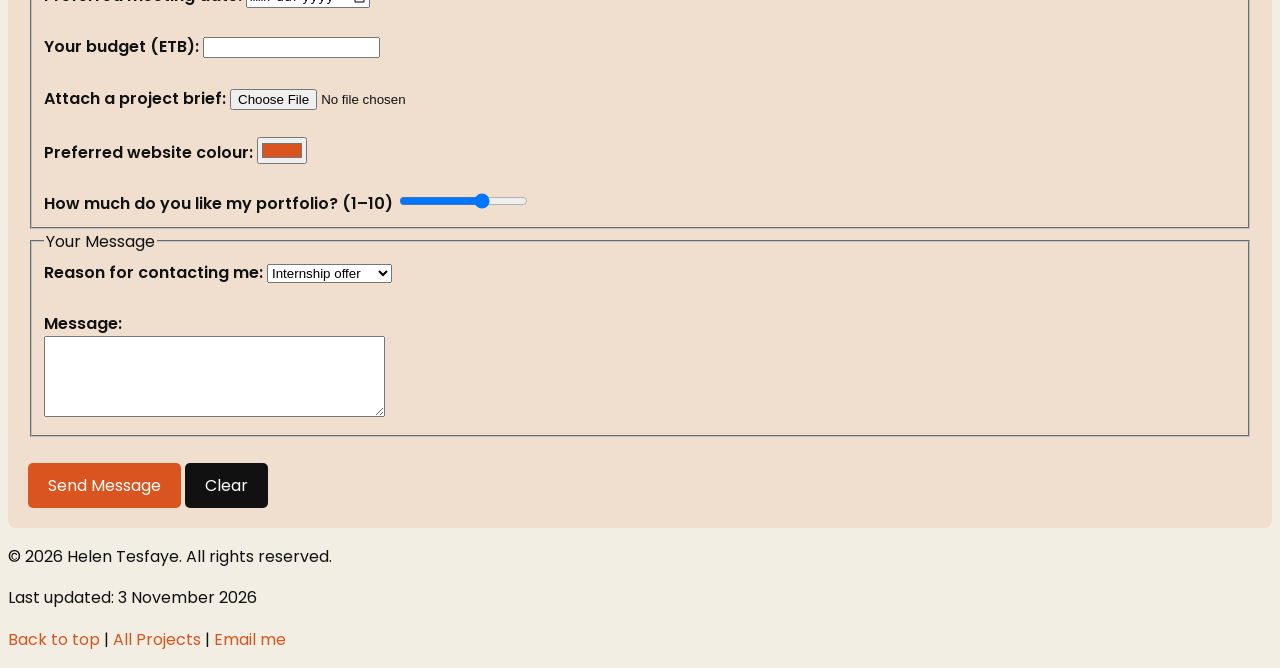
==== commit d7007413: "Add CSS selectors and specificity" ====
--- a/index.html
+++ b/index.html
@@ -7,21 +7,24 @@
   <meta name="viewport" content="width=device-width, initial-scale=1.0">
   <meta name="description" content="Portfolio of Helen Tesfaye, a Software Engineering student exploring backend development, AI/ML, and practical projects.">
   <link
-  href="https://fonts.googleapis.com/css2?family=Poppins:wght@400;600;700&display=swap"
-  rel="stylesheet">
+    href="https://fonts.googleapis.com/css2?family=Poppins:wght@400;600;700&display=swap"
+    rel="stylesheet">
   <link rel="stylesheet" href="css/style.css">
 </head>
 <body>
 
   <header id="top">
     <canvas id="logo" width="120" height="120">
-    Helen Tesfaye logo
-</canvas>
+      Helen Tesfaye logo
+    </canvas>
+
     <h1>Helen Tesfaye</h1>
+
     <img src="images/photo.jpg" alt="Profile photo of Helen Tesfaye" width="140" height="140">
+
     <p>software developer aspiring ai/ml engineer</p>
 
-    <button type="button" onclick="document.getElementById('hireDialog').showModal()">
+    <button type="button" class="btn" onclick="document.getElementById('hireDialog').showModal()">
       Hire me
     </button>
 
@@ -40,7 +43,7 @@
       </button>
     </dialog>
 
-    <p>Software Engineering student exploring backend development and AI/ML while building practical projects</p>
+    <p class="tagline">Software Engineering student exploring backend development and AI/ML while building practical projects</p>
 
     <nav>
       <a href="#about">About</a> |
@@ -117,10 +120,10 @@
       <p>Python <meter min="0" max="100" value="70">70%</meter> 70%</p>
       <p>JavaScript <meter min="0" max="100" low="30" high="70" optimum="90" value="20">20%</meter> 20%</p>
       <p>CSS <meter min="0" max="100" value="40">40%</meter> 40%</p>
-    <canvas id="skillChart" width="300" height="150">
-    Skill levels bar chart
-</canvas>
-    
+
+      <canvas id="skillChart" width="300" height="150">
+        Skill levels bar chart
+      </canvas>
     </section>
 
     <h3>My Learning Roadmap</h3>
@@ -145,20 +148,20 @@
     <section id="projects">
       <h2>Projects</h2>
 
-      <article id="restaurant-project">
+      <article id="restaurant-project" class="card">
         <h3>Restaurant Website</h3>
         <p>A frontend website featuring a home page, menu, gallery, and contact section. Built with <strong>HTML and CSS</strong>.</p>
         <img src="images/restaurant.png" alt="restaurant website" width="600" height="200">
         <p><a href="https://github.com/helena0904/2h-restaurant.git" target="_blank" rel="noopener">View on GitHub</a></p>
       </article>
 
-      <article id="tour-project">
+      <article id="tour-project" class="card">
         <h3>Asash Tour</h3>
         <p>A tour agency website showcasing Ethiopian travel destinations and tour services. Built with <strong>HTML and CSS</strong>.</p>
         <img src="images/tour.png" alt="asash tour" width="600" height="200">
       </article>
 
-      <article id="first-program">
+      <article id="first-program" class="card">
         <h3>My First Program</h3>
         <p>The first thing I wrote in Python was <code>print("Hello, World!")</code>. Later I wrote this loop:</p>
         <pre><code>for i in range(3):
@@ -329,7 +332,7 @@
           <br><br>
 
           <label for="colour">Preferred website colour:</label>
-          <input type="color" id="colour" name="colour" value="#1f5fa8">
+          <input type="color" id="colour" name="colour" value="#D9541E">
           <br><br>
 
           <label for="rating">How much do you like my portfolio? (1–10)</label>
@@ -355,8 +358,8 @@
         </fieldset>
 
         <br>
-        <button type="submit">Send Message</button>
-        <button type="reset">Clear</button>
+        <button type="submit" class="btn">Send Message</button>
+        <button type="reset" class="btn btn-secondary">Clear</button>
       </form>
     </section>
   </main>
@@ -370,6 +373,7 @@
       <a href="mailto:helentesfaye9421@gmail.com">Email me</a>
     </p>
   </footer>
+
 <script>
     const canvas = document.getElementById("logo");
     const ctx = canvas.getContext("2d");
@@ -389,22 +393,22 @@
     ctx.fillText("HT", 60, 60);
 
     const chart = document.getElementById("skillChart");
-const chartCtx = chart.getContext("2d");
-
-chartCtx.fillStyle = "blue";
-
-chartCtx.fillRect(20, 34, 35, 96);
-chartCtx.fillRect(85, 46, 35, 84);
-chartCtx.fillRect(150, 106, 35, 24);
-chartCtx.fillRect(215, 82, 35, 48);
-
-chartCtx.fillStyle = "black";
-chartCtx.font = "12px Arial";
-
-chartCtx.fillText("HTML", 20, 145);
-chartCtx.fillText("Python", 85, 145);
-chartCtx.fillText("JS", 150, 145);
-chartCtx.fillText("CSS", 215, 145);
+    const chartCtx = chart.getContext("2d");
+
+    chartCtx.fillStyle = "blue";
+
+    chartCtx.fillRect(20, 34, 35, 96);
+    chartCtx.fillRect(85, 46, 35, 84);
+    chartCtx.fillRect(150, 106, 35, 24);
+    chartCtx.fillRect(215, 82, 35, 48);
+
+    chartCtx.fillStyle = "black";
+    chartCtx.font = "12px Arial";
+
+    chartCtx.fillText("HTML", 20, 145);
+    chartCtx.fillText("Python", 85, 145);
+    chartCtx.fillText("JS", 150, 145);
+    chartCtx.fillText("CSS", 215, 145);
 </script>
 
 </body>
--- a/css/style.css
+++ b/css/style.css
@@ -8,6 +8,13 @@
     font-family: 'Poppins', Arial, sans-serif;
     font-size: 1rem;
     line-height: 1.6;
+}
+
+h1,
+h2,
+h3 {
+    line-height: 1.2;
+    font-weight: 600;
 }
 
 h1 {
@@ -45,6 +52,17 @@
     text-decoration: underline;
 }
 
+nav a {
+    color: #111111;
+    text-transform: uppercase;
+    font-weight: 600;
+    font-size: 0.9rem;
+}
+
+nav a:hover {
+    color: #D9541E;
+}
+
 blockquote {
     font-size: 1.2em;
     font-style: italic;
@@ -53,4 +71,53 @@
 code,
 pre {
     font-family: 'Courier New', monospace;
+}
+
+.tagline {
+    text-align: center;
+    font-size: 1.2rem;
+    color: rgba(17, 17, 17, 0.75);
+    letter-spacing: 1px;
+}
+
+.btn {
+    background-color: #D9541E;
+    color: #FFFFFF;
+    font-family: inherit;
+    font-size: 1rem;
+    padding: 10px 20px;
+    border: none;
+    border-radius: 5px;
+    cursor: pointer;
+}
+
+.btn-secondary {
+    background-color: #111111;
+    color: #FFFFFF;
+}
+
+.card {
+    background-color: #F3EEE3;
+    border: 1px solid rgba(217, 84, 30, 0.35);
+    border-radius: 8px;
+    padding: 20px;
+    margin-bottom: 20px;
+}
+
+#contact {
+    background-color: rgba(217, 84, 30, 0.10);
+    padding: 20px;
+    border-radius: 8px;
+}
+
+.card > p {
+    color: rgba(17, 17, 17, 0.75);
+}
+
+h2 + p {
+    font-size: 1.1rem;
+}
+
+legend ~ label {
+    font-weight: 600;
 }
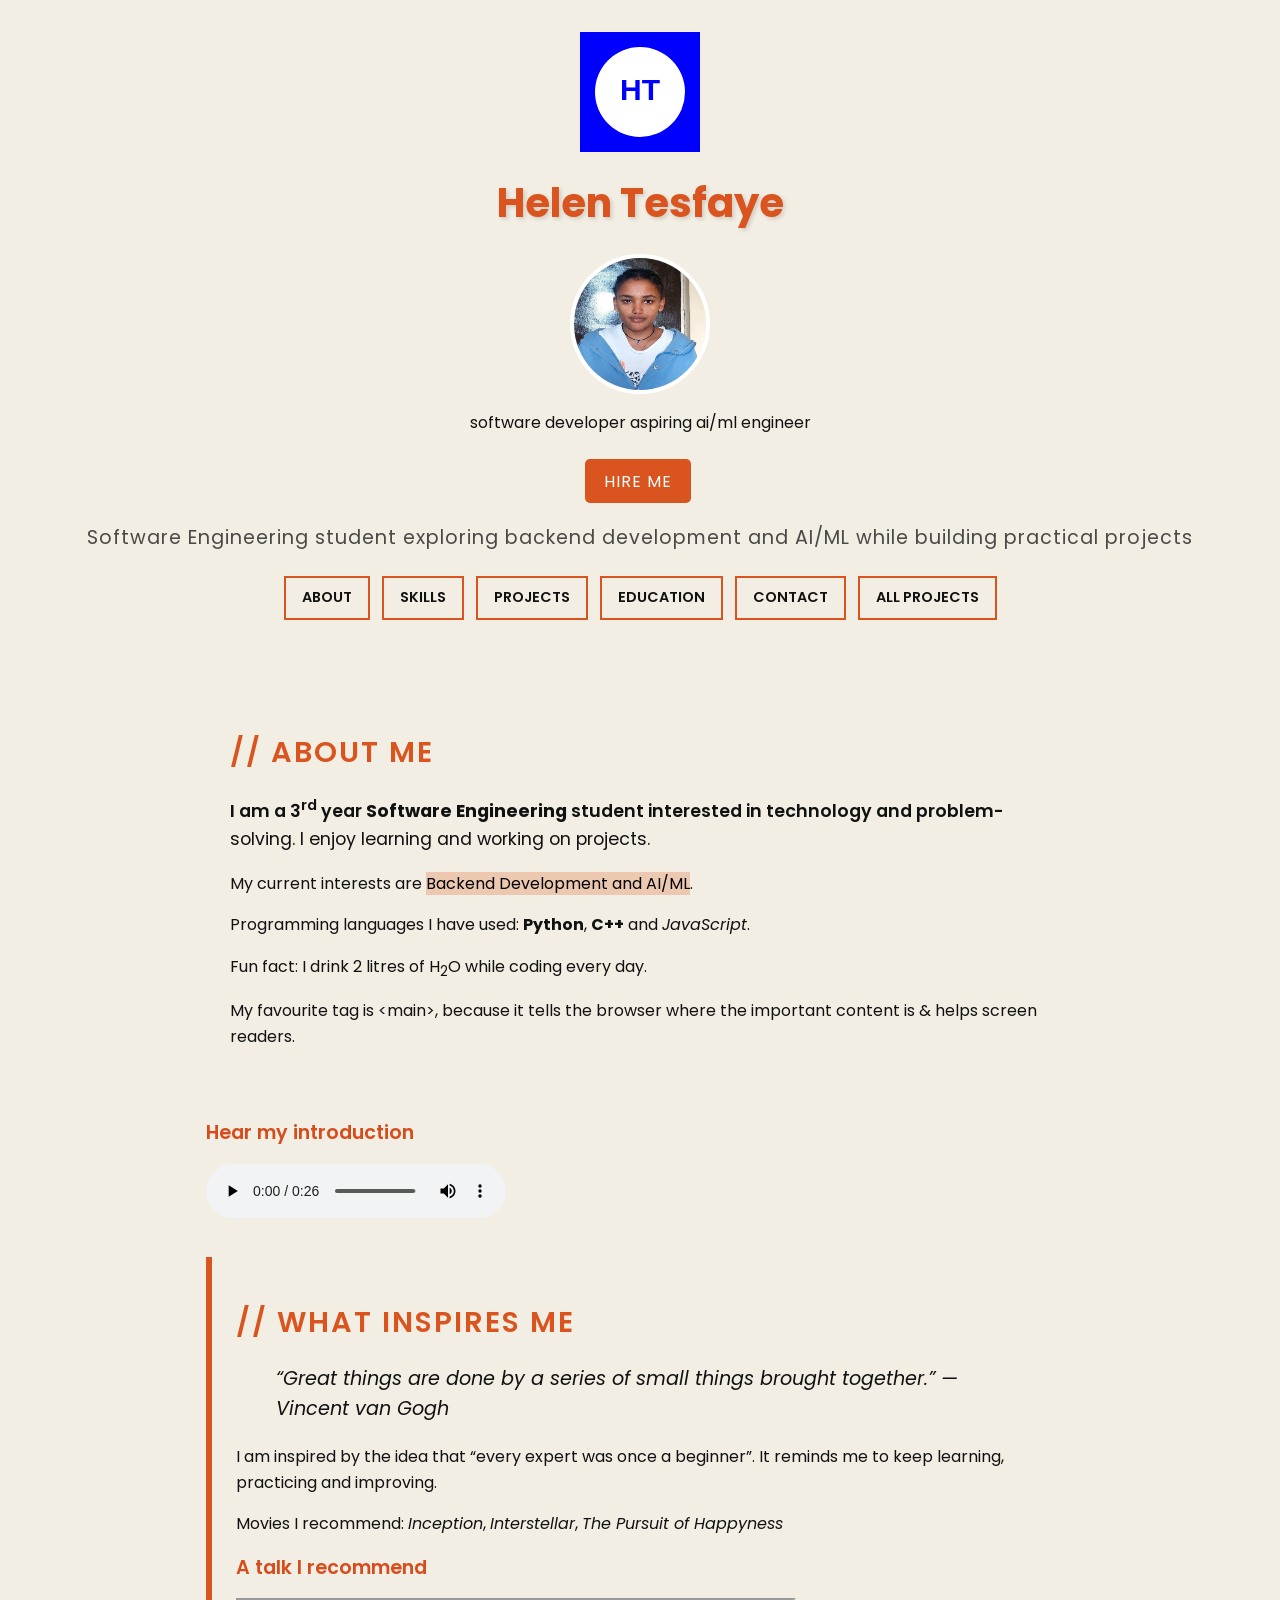
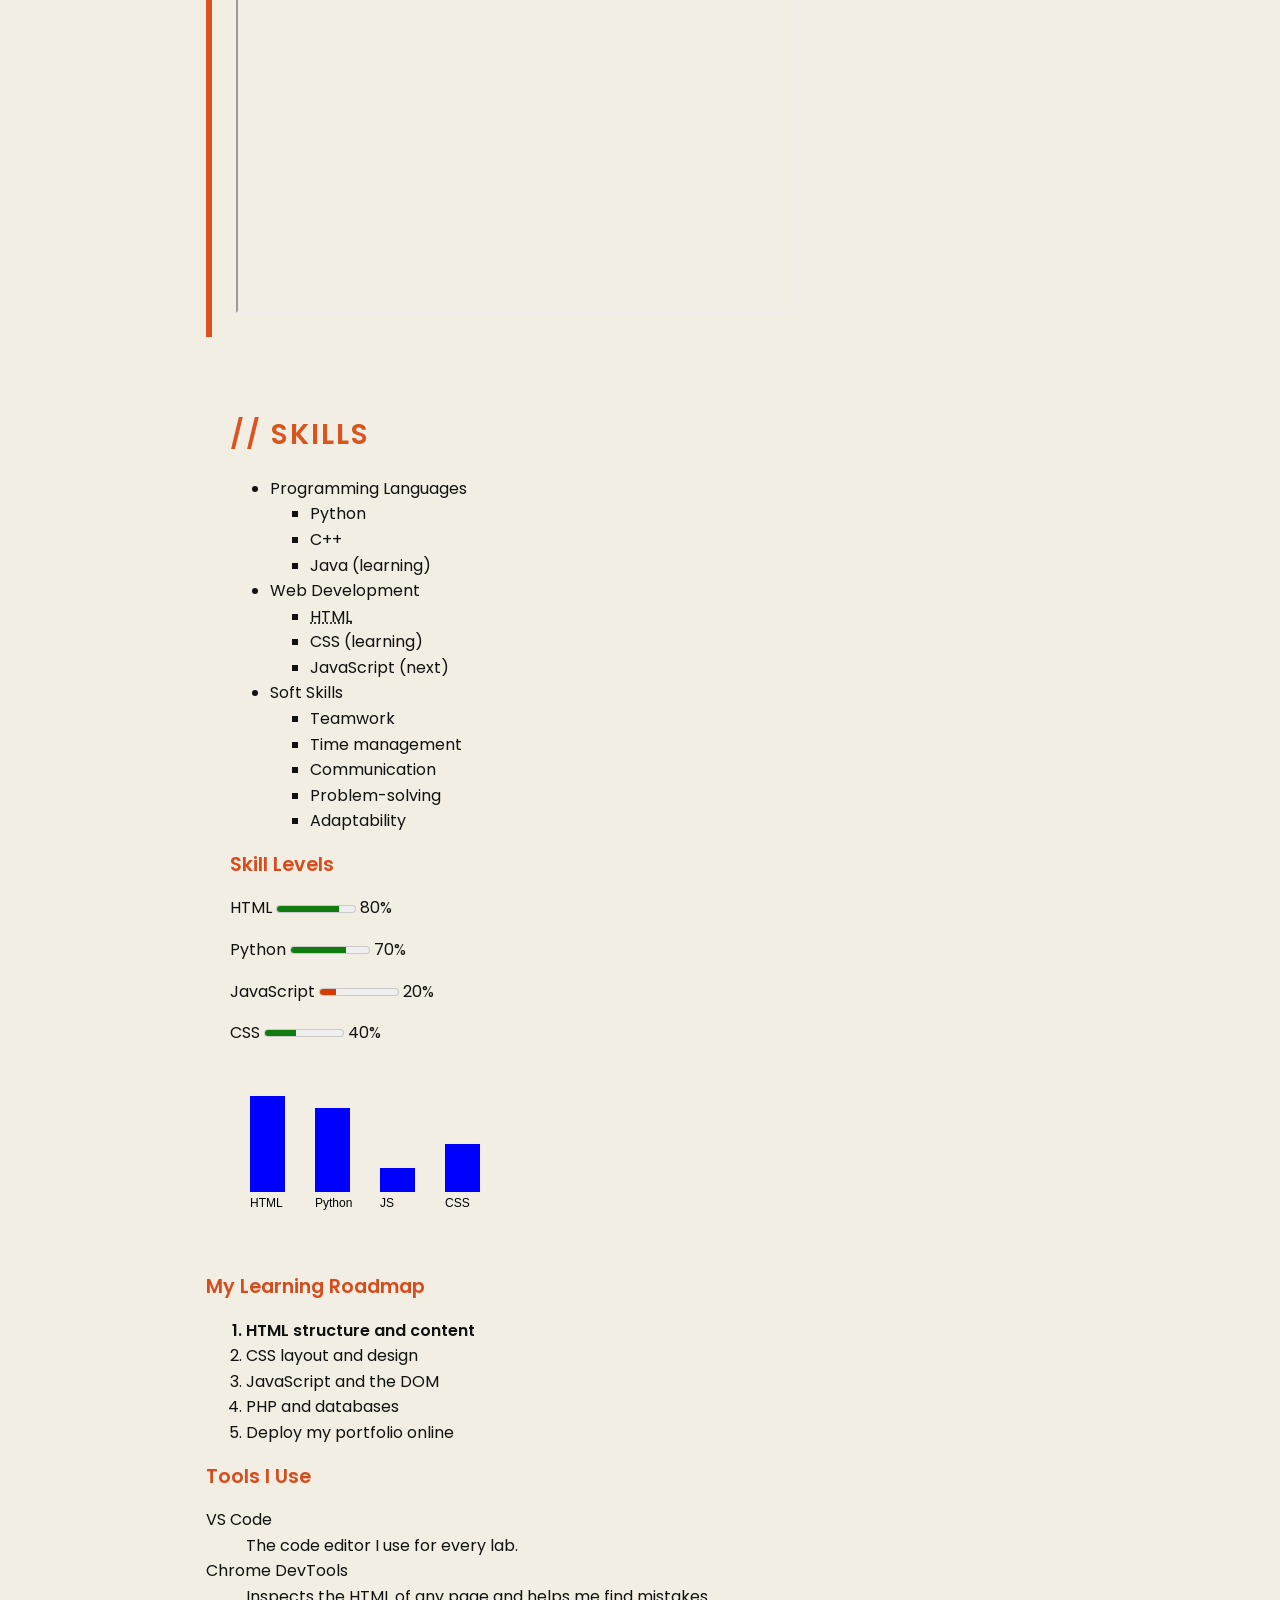
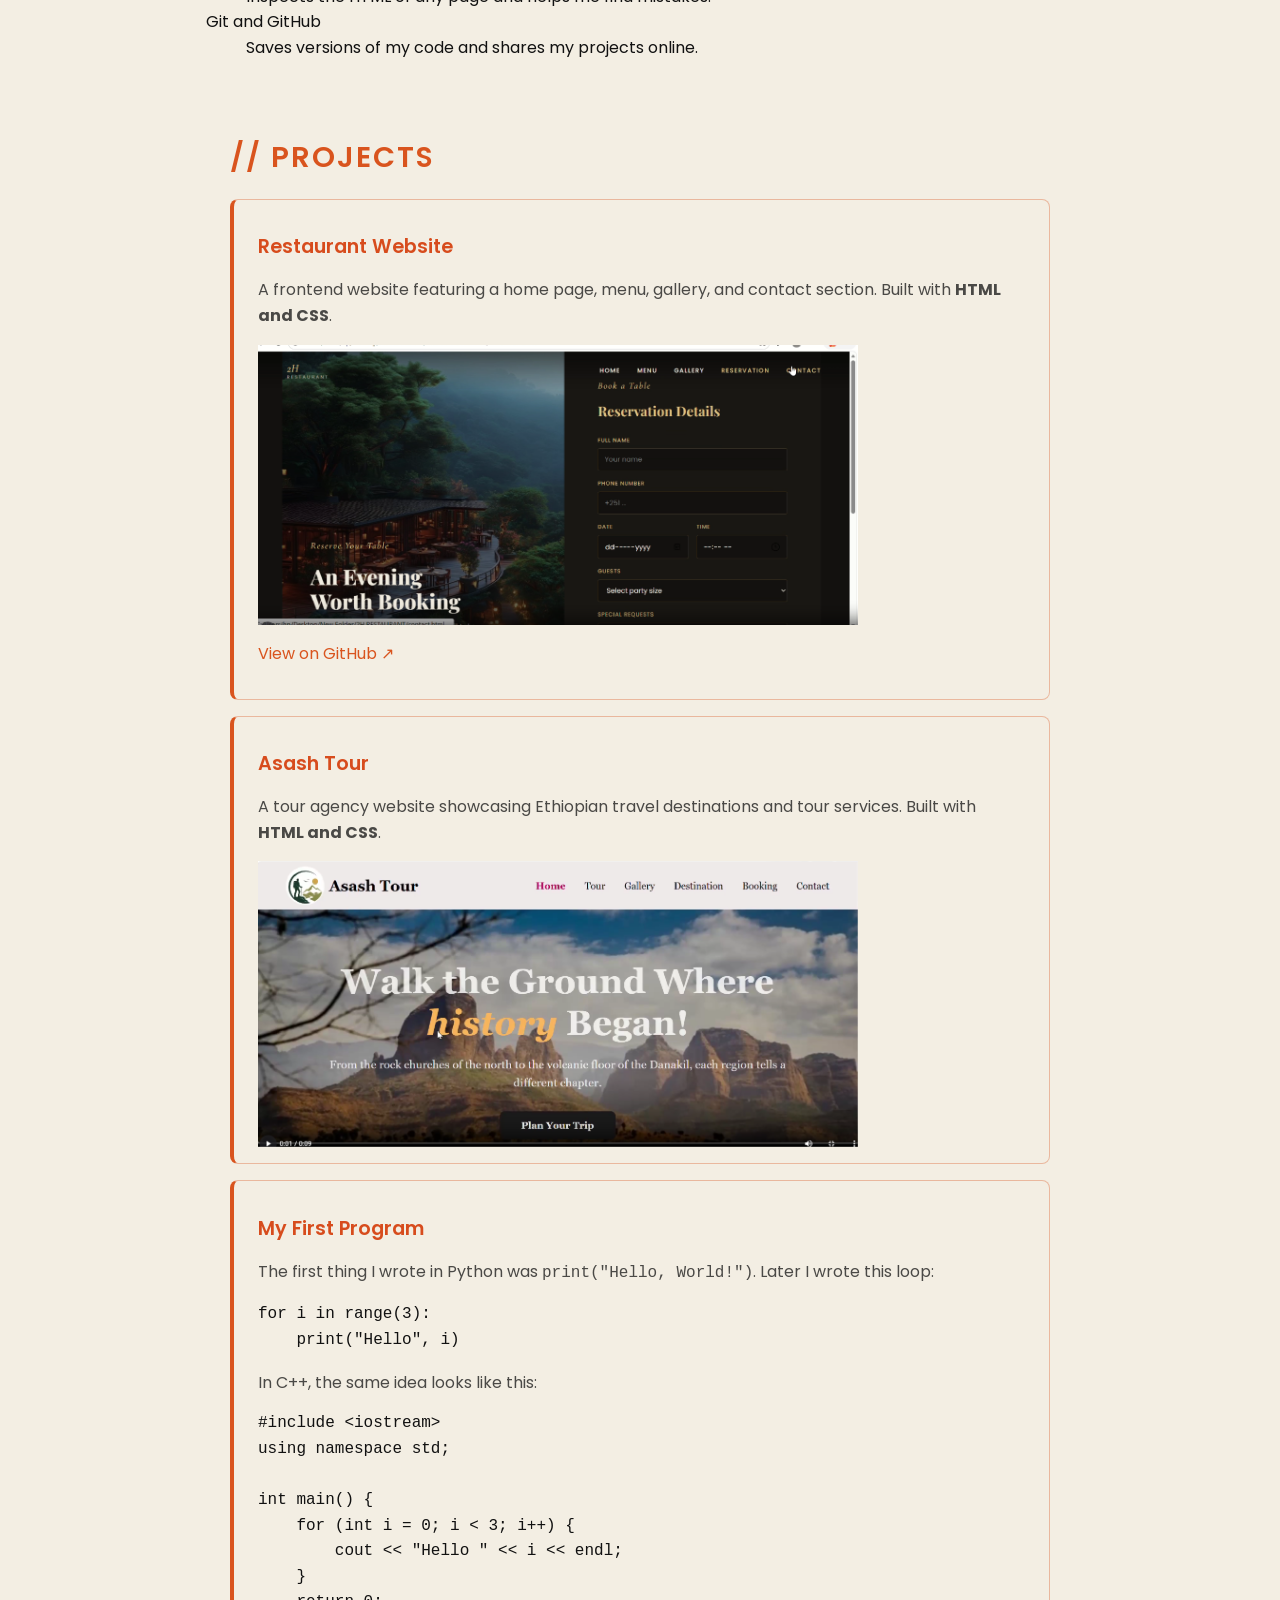
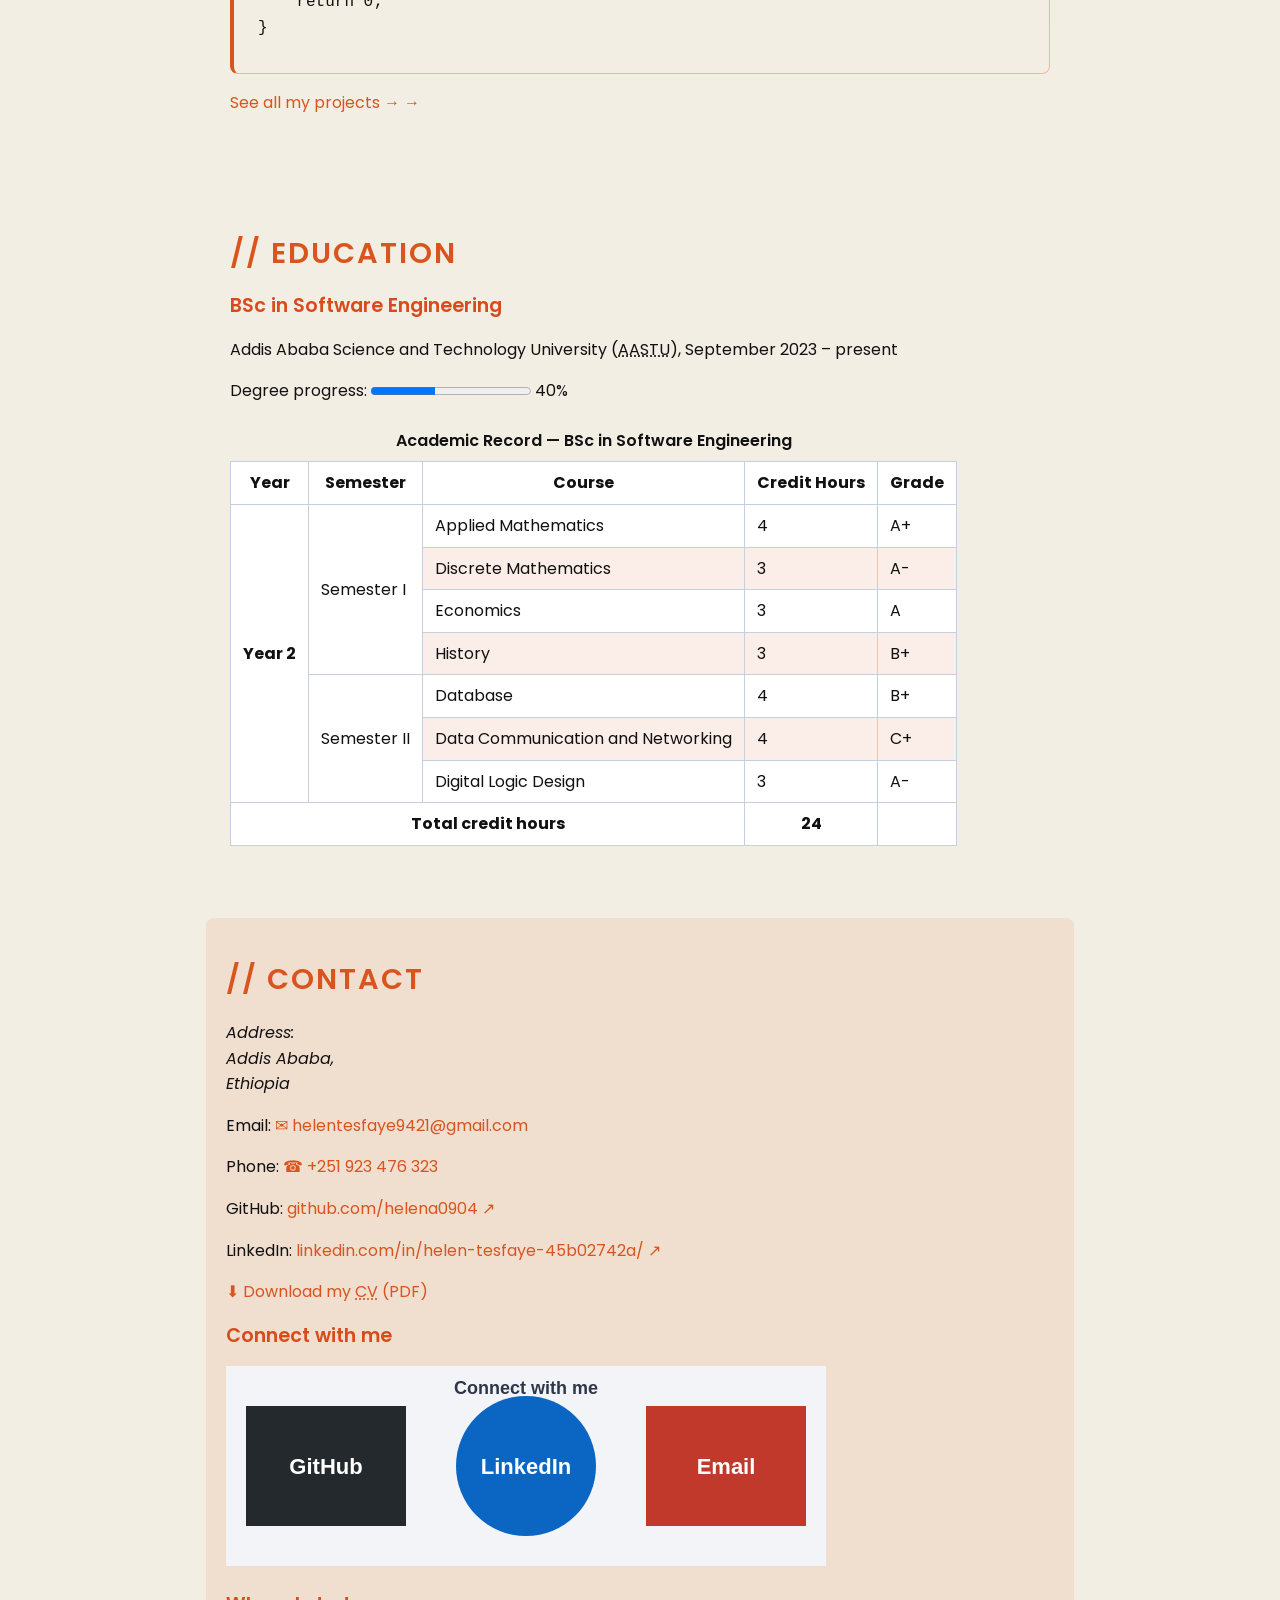
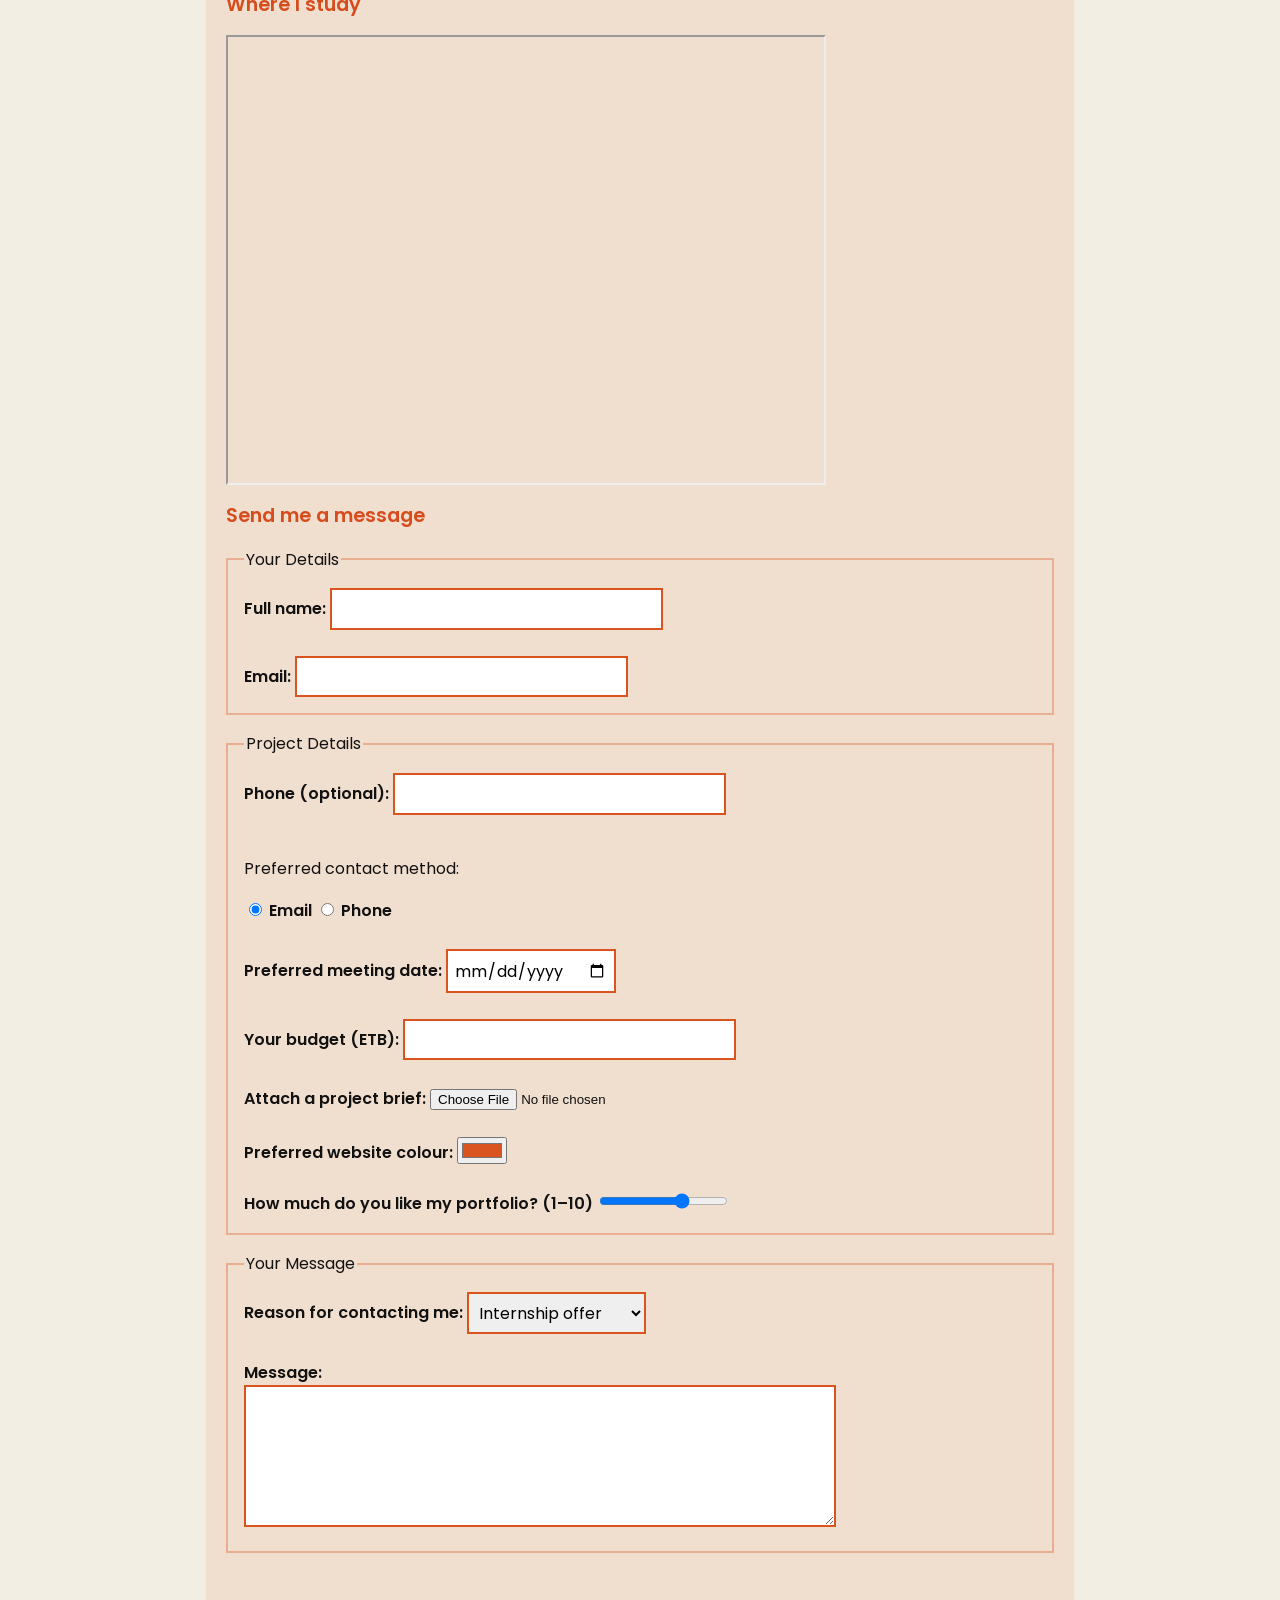
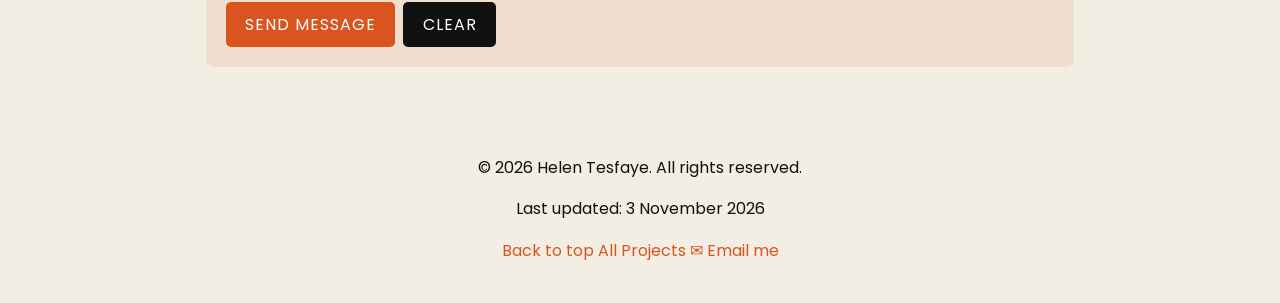
==== commit 5e065deb: "Box model and display" ====
--- a/index.html
+++ b/index.html
@@ -1,174 +1,172 @@
 <!DOCTYPE html>
 <html lang="en">
 <head>
-  <meta charset="UTF-8">
-  <title>Helen Tesfaye | Portfolio</title>
-  <link rel="icon" type="image/png" href="images/favicon.png">
-  <meta name="viewport" content="width=device-width, initial-scale=1.0">
-  <meta name="description" content="Portfolio of Helen Tesfaye, a Software Engineering student exploring backend development, AI/ML, and practical projects.">
-  <link
-    href="https://fonts.googleapis.com/css2?family=Poppins:wght@400;600;700&display=swap"
-    rel="stylesheet">
-  <link rel="stylesheet" href="css/style.css">
+    <meta charset="UTF-8">
+    <title>Helen Tesfaye | Portfolio</title>
+    <link rel="icon" type="image/png" href="images/favicon.png">
+    <meta name="viewport" content="width=device-width, initial-scale=1.0">
+    <meta name="description" content="Portfolio of Helen Tesfaye, a Software Engineering student exploring backend development, AI/ML, and practical projects.">
+    <link href="https://fonts.googleapis.com/css2?family=Poppins:wght@400;600;700&display=swap" rel="stylesheet">
+    <link rel="stylesheet" href="css/style.css">
 </head>
 <body>
 
-  <header id="top">
-    <canvas id="logo" width="120" height="120">
-      Helen Tesfaye logo
-    </canvas>
-
-    <h1>Helen Tesfaye</h1>
-
-    <img src="images/photo.jpg" alt="Profile photo of Helen Tesfaye" width="140" height="140">
-
-    <p>software developer aspiring ai/ml engineer</p>
-
-    <button type="button" class="btn" onclick="document.getElementById('hireDialog').showModal()">
-      Hire me
-    </button>
-
-    <dialog id="hireDialog">
-      <h2>Available for internships</h2>
-      <p>
-        I am available for internships and freelance web projects from June 2027.
-      </p>
-      <p>
-        <a href="#contact">Send me a message</a>
-        or
-        <a href="files/cv.pdf" download>download my <abbr title="Curriculum Vitae">CV</abbr></a>.
-      </p>
-      <button type="button" onclick="document.getElementById('hireDialog').close()">
-        Close
-      </button>
-    </dialog>
-
-    <p class="tagline">Software Engineering student exploring backend development and AI/ML while building practical projects</p>
-
-    <nav>
-      <a href="#about">About</a> |
-      <a href="#skills">Skills</a> |
-      <a href="#projects">Projects</a> |
-      <a href="#education">Education</a> |
-      <a href="#contact">Contact</a> |
-      <a href="projects.html">All Projects</a>
-    </nav>
-  </header>
-
-  <main>
-    <section id="about">
-      <h2>About Me</h2>
-      <p>I am a 3<sup>rd</sup> year <strong>Software Engineering</strong> student interested in technology and problem-solving. I enjoy learning and working on projects.</p>
-      <p>My current interests are <mark>Backend Development and AI/ML</mark>.</p>
-      <p>Programming languages I have used: <strong>Python</strong>, <strong>C++</strong> and <em>JavaScript</em>.</p>
-      <p>Fun fact: I drink 2 litres of H<sub>2</sub>O while coding every day.</p>
-      <p>My favourite tag is &lt;main&gt;, because it tells the browser where the important content is &amp; helps screen readers.</p>
-    </section>
-
-    <h3>Hear my introduction</h3>
-    <audio controls>
-      <source src="media/intro.mp3" type="audio/mpeg">
-      Your browser does not support the audio element.
-    </audio>
-
-    <aside id="inspiration">
-      <h2>What Inspires Me</h2>
-      <blockquote>&ldquo;Great things are done by a series of small things brought together.&rdquo; &mdash; Vincent van Gogh</blockquote>
-      <p>I am inspired by the idea that <q>every expert was once a beginner</q>. It reminds me to keep learning, practicing and improving.</p>
-      <p>Movies I recommend: <cite>Inception</cite>, <cite>Interstellar</cite>, <cite>The Pursuit of Happyness</cite></p>
-
-      <h3>A talk I recommend</h3>
-      <iframe
-        src="https://www.youtube.com/embed/TQd3eGjaTOo?si=OPBACi50XzRSUESd"
-        width="560"
-        height="315"
-        title="YouTube video: Recommended talk"
-        allowfullscreen>
-      </iframe>
-    </aside>
-
-    <section id="skills">
-      <h2>Skills</h2>
-      <ul>
-        <li>Programming Languages
-          <ul type="square">
-            <li>Python</li>
-            <li>C++</li>
-            <li>Java (learning)</li>
-          </ul>
-        </li>
-        <li>Web Development
-          <ul type="circle">
-            <li><abbr title="HyperText Markup Language">HTML</abbr></li>
-            <li>CSS (learning)</li>
-            <li>JavaScript (next)</li>
-          </ul>
-        </li>
-        <li>Soft Skills
-          <ul type="circle">
-            <li>Teamwork</li>
-            <li>Time management</li>
-            <li>Communication</li>
-            <li>Problem-solving</li>
-            <li>Adaptability</li>
-          </ul>
-        </li>
-      </ul>
-
-      <h3>Skill Levels</h3>
-      <p>HTML <meter min="0" max="100" value="80">80%</meter> 80%</p>
-      <p>Python <meter min="0" max="100" value="70">70%</meter> 70%</p>
-      <p>JavaScript <meter min="0" max="100" low="30" high="70" optimum="90" value="20">20%</meter> 20%</p>
-      <p>CSS <meter min="0" max="100" value="40">40%</meter> 40%</p>
-
-      <canvas id="skillChart" width="300" height="150">
-        Skill levels bar chart
-      </canvas>
-    </section>
-
-    <h3>My Learning Roadmap</h3>
-    <ol>
-      <li>HTML structure and content</li>
-      <li>CSS layout and design</li>
-      <li>JavaScript and the DOM</li>
-      <li>PHP and databases</li>
-      <li>Deploy my portfolio online</li>
-    </ol>
-
-    <h3>Tools I Use</h3>
-    <dl>
-      <dt>VS Code</dt>
-      <dd>The code editor I use for every lab.</dd>
-      <dt>Chrome DevTools</dt>
-      <dd>Inspects the HTML of any page and helps me find mistakes.</dd>
-      <dt>Git and GitHub</dt>
-      <dd>Saves versions of my code and shares my projects online.</dd>
-    </dl>
-
-    <section id="projects">
-      <h2>Projects</h2>
-
-      <article id="restaurant-project" class="card">
-        <h3>Restaurant Website</h3>
-        <p>A frontend website featuring a home page, menu, gallery, and contact section. Built with <strong>HTML and CSS</strong>.</p>
-        <img src="images/restaurant.png" alt="restaurant website" width="600" height="200">
-        <p><a href="https://github.com/helena0904/2h-restaurant.git" target="_blank" rel="noopener">View on GitHub</a></p>
-      </article>
-
-      <article id="tour-project" class="card">
-        <h3>Asash Tour</h3>
-        <p>A tour agency website showcasing Ethiopian travel destinations and tour services. Built with <strong>HTML and CSS</strong>.</p>
-        <img src="images/tour.png" alt="asash tour" width="600" height="200">
-      </article>
-
-      <article id="first-program" class="card">
-        <h3>My First Program</h3>
-        <p>The first thing I wrote in Python was <code>print("Hello, World!")</code>. Later I wrote this loop:</p>
-        <pre><code>for i in range(3):
+    <header id="top">
+        <canvas id="logo" width="120" height="120">
+            Helen Tesfaye logo
+        </canvas>
+
+        <h1>Helen Tesfaye</h1>
+
+        <img src="images/photo.jpg" alt="Profile photo of Helen Tesfaye" width="140" height="140">
+
+        <p>software developer aspiring ai/ml engineer</p>
+
+        <button type="button" class="btn" onclick="document.getElementById('hireDialog').showModal()">
+            Hire me
+        </button>
+
+        <dialog id="hireDialog">
+            <h2>Available for internships</h2>
+            <p>
+                I am available for internships and freelance web projects from June 2027.
+            </p>
+            <p>
+                <a href="#contact">Send me a message</a>
+                or
+                <a href="files/cv.pdf" download>download my <abbr title="Curriculum Vitae">CV</abbr></a>.
+            </p>
+            <button type="button" onclick="document.getElementById('hireDialog').close()">
+                Close
+            </button>
+        </dialog>
+
+        <p class="tagline">Software Engineering student exploring backend development and AI/ML while building practical projects</p>
+
+        <nav>
+            <a href="#about">About</a>
+            <a href="#skills">Skills</a>
+            <a href="#projects">Projects</a>
+            <a href="#education">Education</a>
+            <a href="#contact">Contact</a>
+            <a href="projects.html">All Projects</a>
+        </nav>
+    </header>
+
+    <main>
+        <section id="about">
+            <h2>About Me</h2>
+            <p>I am a 3<sup>rd</sup> year <strong>Software Engineering</strong> student interested in technology and problem-solving. I enjoy learning and working on projects.</p>
+            <p>My current interests are <mark>Backend Development and AI/ML</mark>.</p>
+            <p>Programming languages I have used: <strong>Python</strong>, <strong>C++</strong> and <em>JavaScript</em>.</p>
+            <p>Fun fact: I drink 2 litres of H<sub>2</sub>O while coding every day.</p>
+            <p>My favourite tag is &lt;main&gt;, because it tells the browser where the important content is &amp; helps screen readers.</p>
+        </section>
+
+        <h3>Hear my introduction</h3>
+        <audio controls>
+            <source src="media/intro.mp3" type="audio/mpeg">
+            Your browser does not support the audio element.
+        </audio>
+
+        <aside id="inspiration">
+            <h2>What Inspires Me</h2>
+            <blockquote>&ldquo;Great things are done by a series of small things brought together.&rdquo; &mdash; Vincent van Gogh</blockquote>
+            <p>I am inspired by the idea that <q>every expert was once a beginner</q>. It reminds me to keep learning, practicing and improving.</p>
+            <p>Movies I recommend: <cite>Inception</cite>, <cite>Interstellar</cite>, <cite>The Pursuit of Happyness</cite></p>
+
+            <h3>A talk I recommend</h3>
+            <iframe
+                src="https://www.youtube.com/embed/TQd3eGjaTOo?si=OPBACi50XzRSUESd"
+                width="560"
+                height="315"
+                title="YouTube video: Recommended talk"
+                allowfullscreen>
+            </iframe>
+        </aside>
+
+        <section id="skills">
+            <h2>Skills</h2>
+            <ul>
+                <li>Programming Languages
+                    <ul>
+                        <li>Python</li>
+                        <li>C++</li>
+                        <li>Java (learning)</li>
+                    </ul>
+                </li>
+                <li>Web Development
+                    <ul>
+                        <li><abbr title="HyperText Markup Language">HTML</abbr></li>
+                        <li>CSS (learning)</li>
+                        <li>JavaScript (next)</li>
+                    </ul>
+                </li>
+                <li>Soft Skills
+                    <ul>
+                        <li>Teamwork</li>
+                        <li>Time management</li>
+                        <li>Communication</li>
+                        <li>Problem-solving</li>
+                        <li>Adaptability</li>
+                    </ul>
+                </li>
+            </ul>
+
+            <h3>Skill Levels</h3>
+            <p>HTML <meter min="0" max="100" value="80">80%</meter> 80%</p>
+            <p>Python <meter min="0" max="100" value="70">70%</meter> 70%</p>
+            <p>JavaScript <meter min="0" max="100" low="30" high="70" optimum="90" value="20">20%</meter> 20%</p>
+            <p>CSS <meter min="0" max="100" value="40">40%</meter> 40%</p>
+
+            <canvas id="skillChart" width="300" height="150">
+                Skill levels bar chart
+            </canvas>
+        </section>
+
+        <h3>My Learning Roadmap</h3>
+        <ol>
+            <li>HTML structure and content</li>
+            <li>CSS layout and design</li>
+            <li>JavaScript and the DOM</li>
+            <li>PHP and databases</li>
+            <li>Deploy my portfolio online</li>
+        </ol>
+
+        <h3>Tools I Use</h3>
+        <dl>
+            <dt>VS Code</dt>
+            <dd>The code editor I use for every lab.</dd>
+            <dt>Chrome DevTools</dt>
+            <dd>Inspects the HTML of any page and helps me find mistakes.</dd>
+            <dt>Git and GitHub</dt>
+            <dd>Saves versions of my code and shares my projects online.</dd>
+        </dl>
+
+        <section id="projects">
+            <h2>Projects</h2>
+
+            <article id="restaurant-project" class="card">
+                <h3>Restaurant Website</h3>
+                <p>A frontend website featuring a home page, menu, gallery, and contact section. Built with <strong>HTML and CSS</strong>.</p>
+                <img src="images/restaurant.png" alt="restaurant website" width="600" height="200">
+                <p><a href="https://github.com/helena0904/2h-restaurant.git" target="_blank" rel="noopener">View on GitHub</a></p>
+            </article>
+
+            <article id="tour-project" class="card">
+                <h3>Asash Tour</h3>
+                <p>A tour agency website showcasing Ethiopian travel destinations and tour services. Built with <strong>HTML and CSS</strong>.</p>
+                <img src="images/tour.png" alt="asash tour" width="600" height="200">
+            </article>
+
+            <article id="first-program" class="card">
+                <h3>My First Program</h3>
+                <p>The first thing I wrote in Python was <code>print("Hello, World!")</code>. Later I wrote this loop:</p>
+                <pre><code>for i in range(3):
     print("Hello", i)
 </code></pre>
-        <p>In C++, the same idea looks like this:</p>
-        <pre><code>#include &lt;iostream&gt;
+                <p>In C++, the same idea looks like this:</p>
+                <pre><code>#include &lt;iostream&gt;
 using namespace std;
 
 int main() {
@@ -178,238 +176,238 @@
     return 0;
 }
 </code></pre>
-      </article>
-
-      <p><a href="projects.html">See all my projects &rarr;</a></p>
-    </section>
-
-    <section id="education">
-      <h2>Education</h2>
-      <h3>BSc in Software Engineering</h3>
-      <p>
-        Addis Ababa Science and Technology University
-        (<abbr title="Addis Ababa Science and Technology University">AASTU</abbr>),
-        <time datetime="2023-09">September 2023</time> – present
-      </p>
-
-      <p>
-        Degree progress:
-        <progress value="40" max="100">40%</progress>
-        40%
-      </p>
-
-      <table border="1" cellpadding="6" cellspacing="0">
-        <caption>Academic Record &mdash; BSc in Software Engineering</caption>
-        <thead>
-          <tr>
-            <th>Year</th>
-            <th>Semester</th>
-            <th>Course</th>
-            <th>Credit Hours</th>
-            <th>Grade</th>
-          </tr>
-        </thead>
-        <tbody>
-          <tr>
-            <th rowspan="7">Year 2</th>
-            <td rowspan="4">Semester I</td>
-            <td>Applied Mathematics</td>
-            <td>4</td>
-            <td>A+</td>
-          </tr>
-          <tr>
-            <td>Discrete Mathematics</td>
-            <td>3</td>
-            <td>A-</td>
-          </tr>
-          <tr>
-            <td>Economics</td>
-            <td>3</td>
-            <td>A</td>
-          </tr>
-          <tr>
-            <td>History</td>
-            <td>3</td>
-            <td>B+</td>
-          </tr>
-          <tr>
-            <td rowspan="3">Semester II</td>
-            <td>Database</td>
-            <td>4</td>
-            <td>B+</td>
-          </tr>
-          <tr>
-            <td>Data Communication and Networking</td>
-            <td>4</td>
-            <td>C+</td>
-          </tr>
-          <tr>
-            <td>Digital Logic Design</td>
-            <td>3</td>
-            <td>A-</td>
-          </tr>
-        </tbody>
-        <tfoot>
-          <tr>
-            <th colspan="3">Total credit hours</th>
-            <th>24</th>
-            <th></th>
-          </tr>
-        </tfoot>
-      </table>
-    </section>
-
-    <section id="contact">
-      <h2>Contact</h2>
-      <address>
-        Address:<br>
-        Addis Ababa,<br>
-        Ethiopia
-      </address>
-
-      <p>Email: <a href="mailto:helentesfaye9421@gmail.com">helentesfaye9421@gmail.com</a></p>
-      <p>Phone: <a href="tel:+251923476323">+251&nbsp;923&nbsp;476&nbsp;323</a></p>
-      <p>GitHub: <a href="https://github.com/helena0904" target="_blank" rel="noopener">github.com/helena0904</a></p>
-      <p>LinkedIn: <a href="https://www.linkedin.com/in/helen-tesfaye-45b02742a/" target="_blank" rel="noopener">linkedin.com/in/helen-tesfaye-45b02742a/</a></p>
-      <p><a href="files/cv.pdf" download>Download my <abbr title="Curriculum Vitae">CV</abbr> (PDF)</a></p>
-
-      <h3>Connect with me</h3>
-      <img src="images/imgg.svg" alt="Connect with me: GitHub, LinkedIn and Email buttons" width="600" height="200" usemap="#connect-map">
-
-      <map name="connect-map">
-        <area shape="rect" coords="20,40,180,160" href="https://github.com/helena0904" alt="GitHub" target="_blank">
-        <area shape="circle" coords="300,100,70" href="https://www.linkedin.com/in/helen-tesfaye-45b02742a/" alt="LinkedIn" target="_blank">
-        <area shape="rect" coords="420,40,580,160" href="mailto:helentesfaye9421@gmail.com" alt="Email">
-      </map>
-
-      <h3>Where I study</h3>
-      <iframe
-        src="https://www.google.com/maps/embed?pb=!1m14!1m12!1m3!1d31534.823399077934!2d38.810084649999986!3d8.89326300000002!2m3!1f0!2f0!3f0!3m2!1i1024!2i768!4f13.1!5e0!3m2!1sen!2set!4v1793664716903!5m2!1sen!2set"
-        width="600"
-        height="450"
-        title="Map of Addis Ababa Science and Technology University"
-        allowfullscreen
-        loading="lazy">
-      </iframe>
-
-      <h3>Send me a message</h3>
-
-      <form action="thank-you.html" method="POST" enctype="multipart/form-data">
-        <fieldset>
-          <legend>Your Details</legend>
-          <label for="fullname">Full name:</label>
-          <input type="text" id="fullname" name="fullname" required>
-          <br><br>
-          <label for="email">Email:</label>
-          <input type="email" id="email" name="email" required>
-        </fieldset>
-
-        <fieldset>
-          <legend>Project Details</legend>
-          <label for="phone">Phone (optional):</label>
-          <input type="text" id="phone" name="phone"
-                 pattern="0[79][0-9]{8}"
-                 title="10 digits starting with 09 or 07">
-          <br><br>
-
-          <p>Preferred contact method:</p>
-          <input type="radio" id="by-email" name="contact-method" value="email" checked>
-          <label for="by-email">Email</label>
-          <input type="radio" id="by-phone" name="contact-method" value="phone">
-          <label for="by-phone">Phone</label>
-          <br><br>
-
-          <label for="meeting">Preferred meeting date:</label>
-          <input type="date" id="meeting" name="meeting" min="2026-11-01">
-          <br><br>
-
-          <label for="budget">Your budget (ETB):</label>
-          <input type="number" id="budget" name="budget" min="1000" step="500">
-          <br><br>
-
-          <label for="brief">Attach a project brief:</label>
-          <input type="file" id="brief" name="brief">
-          <br><br>
-
-          <label for="colour">Preferred website colour:</label>
-          <input type="color" id="colour" name="colour" value="#D9541E">
-          <br><br>
-
-          <label for="rating">How much do you like my portfolio? (1–10)</label>
-          <input type="range" id="rating" name="rating" min="1" max="10" value="7">
-        </fieldset>
-
-        <fieldset>
-          <legend>Your Message</legend>
-          <label for="reason">Reason for contacting me:</label>
-          <select id="reason" name="reason" required>
-            <option value="internship">Internship offer</option>
-            <option value="freelance">Freelance project</option>
-            <option value="full-time">Full-time job</option>
-            <option value="group-project">Group project</option>
-            <option value="tutoring">Tutoring</option>
-            <option value="other">Other</option>
-          </select>
-          <br><br>
-
-          <label for="message">Message:</label>
-          <br>
-          <textarea id="message" name="message" rows="5" cols="40" required></textarea>
-        </fieldset>
-
-        <br>
-        <button type="submit" class="btn">Send Message</button>
-        <button type="reset" class="btn btn-secondary">Clear</button>
-      </form>
-    </section>
-  </main>
-
-  <footer>
-    <p>&copy; 2026 Helen Tesfaye. All rights reserved.</p>
-    <p>Last updated: <time datetime="2026-11-03">3 November 2026</time></p>
-    <p>
-      <a href="#top">Back to top</a> |
-      <a href="projects.html">All Projects</a> |
-      <a href="mailto:helentesfaye9421@gmail.com">Email me</a>
-    </p>
-  </footer>
-
-<script>
-    const canvas = document.getElementById("logo");
-    const ctx = canvas.getContext("2d");
-
-    ctx.fillStyle = "blue";
-    ctx.fillRect(0, 0, 120, 120);
-
-    ctx.beginPath();
-    ctx.arc(60, 60, 45, 0, 2 * Math.PI);
-    ctx.fillStyle = "white";
-    ctx.fill();
-
-    ctx.fillStyle = "blue";
-    ctx.font = "bold 30px Arial";
-    ctx.textAlign = "center";
-    ctx.textBaseline = "middle";
-    ctx.fillText("HT", 60, 60);
-
-    const chart = document.getElementById("skillChart");
-    const chartCtx = chart.getContext("2d");
-
-    chartCtx.fillStyle = "blue";
-
-    chartCtx.fillRect(20, 34, 35, 96);
-    chartCtx.fillRect(85, 46, 35, 84);
-    chartCtx.fillRect(150, 106, 35, 24);
-    chartCtx.fillRect(215, 82, 35, 48);
-
-    chartCtx.fillStyle = "black";
-    chartCtx.font = "12px Arial";
-
-    chartCtx.fillText("HTML", 20, 145);
-    chartCtx.fillText("Python", 85, 145);
-    chartCtx.fillText("JS", 150, 145);
-    chartCtx.fillText("CSS", 215, 145);
-</script>
+            </article>
+
+            <p><a href="projects.html">See all my projects &rarr;</a></p>
+        </section>
+
+        <section id="education">
+            <h2>Education</h2>
+            <h3>BSc in Software Engineering</h3>
+            <p>
+                Addis Ababa Science and Technology University
+                (<abbr title="Addis Ababa Science and Technology University">AASTU</abbr>),
+                <time datetime="2023-09">September 2023</time> – present
+            </p>
+
+            <p>
+                Degree progress:
+                <progress value="40" max="100">40%</progress>
+                40%
+            </p>
+
+            <table>
+                <caption>Academic Record &mdash; BSc in Software Engineering</caption>
+                <thead>
+                    <tr>
+                        <th>Year</th>
+                        <th>Semester</th>
+                        <th>Course</th>
+                        <th>Credit Hours</th>
+                        <th>Grade</th>
+                    </tr>
+                </thead>
+                <tbody>
+                    <tr>
+                        <th rowspan="7">Year 2</th>
+                        <td rowspan="4">Semester I</td>
+                        <td>Applied Mathematics</td>
+                        <td>4</td>
+                        <td>A+</td>
+                    </tr>
+                    <tr>
+                        <td>Discrete Mathematics</td>
+                        <td>3</td>
+                        <td>A-</td>
+                    </tr>
+                    <tr>
+                        <td>Economics</td>
+                        <td>3</td>
+                        <td>A</td>
+                    </tr>
+                    <tr>
+                        <td>History</td>
+                        <td>3</td>
+                        <td>B+</td>
+                    </tr>
+                    <tr>
+                        <td rowspan="3">Semester II</td>
+                        <td>Database</td>
+                        <td>4</td>
+                        <td>B+</td>
+                    </tr>
+                    <tr>
+                        <td>Data Communication and Networking</td>
+                        <td>4</td>
+                        <td>C+</td>
+                    </tr>
+                    <tr>
+                        <td>Digital Logic Design</td>
+                        <td>3</td>
+                        <td>A-</td>
+                    </tr>
+                </tbody>
+                <tfoot>
+                    <tr>
+                        <th colspan="3">Total credit hours</th>
+                        <th>24</th>
+                        <th></th>
+                    </tr>
+                </tfoot>
+            </table>
+        </section>
+
+        <section id="contact">
+            <h2>Contact</h2>
+            <address>
+                Address:<br>
+                Addis Ababa,<br>
+                Ethiopia
+            </address>
+
+            <p>Email: <a href="mailto:helentesfaye9421@gmail.com">helentesfaye9421@gmail.com</a></p>
+            <p>Phone: <a href="tel:+251923476323">+251&nbsp;923&nbsp;476&nbsp;323</a></p>
+            <p>GitHub: <a href="https://github.com/helena0904" target="_blank" rel="noopener">github.com/helena0904</a></p>
+            <p>LinkedIn: <a href="https://www.linkedin.com/in/helen-tesfaye-45b02742a/" target="_blank" rel="noopener">linkedin.com/in/helen-tesfaye-45b02742a/</a></p>
+            <p><a href="files/cv.pdf" download>Download my <abbr title="Curriculum Vitae">CV</abbr> (PDF)</a></p>
+
+            <h3>Connect with me</h3>
+            <img src="images/imgg.svg" alt="Connect with me: GitHub, LinkedIn and Email buttons" width="600" height="200" usemap="#connect-map">
+
+            <map name="connect-map">
+                <area shape="rect" coords="20,40,180,160" href="https://github.com/helena0904" alt="GitHub" target="_blank">
+                <area shape="circle" coords="300,100,70" href="https://www.linkedin.com/in/helen-tesfaye-45b02742a/" alt="LinkedIn" target="_blank">
+                <area shape="rect" coords="420,40,580,160" href="mailto:helentesfaye9421@gmail.com" alt="Email">
+            </map>
+
+            <h3>Where I study</h3>
+            <iframe
+                src="https://www.google.com/maps/embed?pb=!1m14!1m12!1m3!1d31534.823399077934!2d38.810084649999986!3d8.89326300000002!2m3!1f0!2f0!3f0!3m2!1i1024!2i768!4f13.1!5e0!3m2!1sen!2set!4v1793664716903!5m2!1sen!2set"
+                width="600"
+                height="450"
+                title="Map of Addis Ababa Science and Technology University"
+                allowfullscreen
+                loading="lazy">
+            </iframe>
+
+            <h3>Send me a message</h3>
+
+            <form action="thank-you.html" method="POST" enctype="multipart/form-data">
+                <fieldset>
+                    <legend>Your Details</legend>
+                    <label for="fullname">Full name:</label>
+                    <input type="text" id="fullname" name="fullname" required>
+                    <br><br>
+                    <label for="email">Email:</label>
+                    <input type="email" id="email" name="email" required>
+                </fieldset>
+
+                <fieldset>
+                    <legend>Project Details</legend>
+                    <label for="phone">Phone (optional):</label>
+                    <input type="text" id="phone" name="phone"
+                        pattern="0[79][0-9]{8}"
+                        title="10 digits starting with 09 or 07">
+                    <br><br>
+
+                    <p>Preferred contact method:</p>
+                    <input type="radio" id="by-email" name="contact-method" value="email" checked>
+                    <label for="by-email">Email</label>
+                    <input type="radio" id="by-phone" name="contact-method" value="phone">
+                    <label for="by-phone">Phone</label>
+                    <br><br>
+
+                    <label for="meeting">Preferred meeting date:</label>
+                    <input type="date" id="meeting" name="meeting" min="2026-11-01">
+                    <br><br>
+
+                    <label for="budget">Your budget (ETB):</label>
+                    <input type="number" id="budget" name="budget" min="1000" step="500">
+                    <br><br>
+
+                    <label for="brief">Attach a project brief:</label>
+                    <input type="file" id="brief" name="brief">
+                    <br><br>
+
+                    <label for="colour">Preferred website colour:</label>
+                    <input type="color" id="colour" name="colour" value="#D9541E">
+                    <br><br>
+
+                    <label for="rating">How much do you like my portfolio? (1–10)</label>
+                    <input type="range" id="rating" name="rating" min="1" max="10" value="7">
+                </fieldset>
+
+                <fieldset>
+                    <legend>Your Message</legend>
+                    <label for="reason">Reason for contacting me:</label>
+                    <select id="reason" name="reason" required>
+                        <option value="internship">Internship offer</option>
+                        <option value="freelance">Freelance project</option>
+                        <option value="full-time">Full-time job</option>
+                        <option value="group-project">Group project</option>
+                        <option value="tutoring">Tutoring</option>
+                        <option value="other">Other</option>
+                    </select>
+                    <br><br>
+
+                    <label for="message">Message:</label>
+                    <br>
+                    <textarea id="message" name="message" rows="5" cols="40" required></textarea>
+                </fieldset>
+
+                <br>
+                <button type="submit" class="btn">Send Message</button>
+                <button type="reset" class="btn btn-secondary">Clear</button>
+            </form>
+        </section>
+    </main>
+
+    <footer>
+        <p>&copy; 2026 Helen Tesfaye. All rights reserved.</p>
+        <p>Last updated: <time datetime="2026-11-03">3 November 2026</time></p>
+        <p>
+            <a href="#top">Back to top</a>
+            <a href="projects.html">All Projects</a>
+            <a href="mailto:helentesfaye9421@gmail.com">Email me</a>
+        </p>
+    </footer>
+
+    <script>
+        const canvas = document.getElementById("logo");
+        const ctx = canvas.getContext("2d");
+
+        ctx.fillStyle = "blue";
+        ctx.fillRect(0, 0, 120, 120);
+
+        ctx.beginPath();
+        ctx.arc(60, 60, 45, 0, 2 * Math.PI);
+        ctx.fillStyle = "white";
+        ctx.fill();
+
+        ctx.fillStyle = "blue";
+        ctx.font = "bold 30px Arial";
+        ctx.textAlign = "center";
+        ctx.textBaseline = "middle";
+        ctx.fillText("HT", 60, 60);
+
+        const chart = document.getElementById("skillChart");
+        const chartCtx = chart.getContext("2d");
+
+        chartCtx.fillStyle = "blue";
+
+        chartCtx.fillRect(20, 34, 35, 96);
+        chartCtx.fillRect(85, 46, 35, 84);
+        chartCtx.fillRect(150, 106, 35, 24);
+        chartCtx.fillRect(215, 82, 35, 48);
+
+        chartCtx.fillStyle = "black";
+        chartCtx.font = "12px Arial";
+
+        chartCtx.fillText("HTML", 20, 145);
+        chartCtx.fillText("Python", 85, 145);
+        chartCtx.fillText("JS", 150, 145);
+        chartCtx.fillText("CSS", 215, 145);
+    </script>
 
 </body>
 </html>
--- a/css/style.css
+++ b/css/style.css
@@ -1,5 +1,9 @@
 html {
     font-size: 16px;
+}
+
+* {
+    box-sizing: border-box;
 }
 
 body {
@@ -8,6 +12,24 @@
     font-family: 'Poppins', Arial, sans-serif;
     font-size: 1rem;
     line-height: 1.6;
+    margin: 0;
+}
+
+main {
+    max-width: 900px;
+    margin: 0 auto;
+    padding: 0 1rem;
+}
+
+header {
+    text-align: center;
+    padding: 2rem 1rem;
+}
+
+footer {
+    text-align: center;
+    padding: 1.5rem 1rem;
+    margin-top: 3rem;
 }
 
 h1,
@@ -44,19 +66,40 @@
 }
 
 a {
-    color: #D9541E;
     text-decoration: none;
 }
 
+a:link {
+    color: #D9541E;
+}
+
+a:visited {
+    color: #111111;
+}
+
 a:hover {
+    color: #D9541E;
     text-decoration: underline;
 }
 
+a:active {
+    color: #111111;
+}
+
 nav a {
+    display: inline-block;
     color: #111111;
     text-transform: uppercase;
     font-weight: 600;
     font-size: 0.9rem;
+    padding: 0.5rem 1rem;
+    margin: 0.25rem;
+    border: 2px solid #D9541E;
+}
+
+nav a:link,
+nav a:visited {
+    color: #111111;
 }
 
 nav a:hover {
@@ -85,23 +128,70 @@
     color: #FFFFFF;
     font-family: inherit;
     font-size: 1rem;
-    padding: 10px 20px;
+    padding: 0.6rem 1.2rem;
+    margin: 0.5rem 0.25rem 0 0;
     border: none;
     border-radius: 5px;
     cursor: pointer;
 }
 
+.btn:link,
+.btn:visited,
+.btn:hover,
+.btn:active {
+    color: #FFFFFF;
+}
+
 .btn-secondary {
     background-color: #111111;
     color: #FFFFFF;
 }
 
+.btn:hover {
+    background-color: #B84217;
+}
+
+.btn-secondary:hover {
+    background-color: #333333;
+}
+
+[class*="btn"] {
+    text-transform: uppercase;
+    letter-spacing: 1px;
+}
+
 .card {
     background-color: #F3EEE3;
     border: 1px solid rgba(217, 84, 30, 0.35);
+    border-left: 4px solid #D9541E;
     border-radius: 8px;
-    padding: 20px;
-    margin-bottom: 20px;
+    padding: 1rem 1.5rem;
+    margin: 1rem 0;
+}
+
+.card:hover {
+    background-color: rgba(217, 84, 30, 0.10);
+}
+
+.card > p {
+    color: rgba(17, 17, 17, 0.75);
+}
+
+.card img,
+video {
+    display: block;
+    max-width: 100%;
+    height: auto;
+}
+
+section,
+aside {
+    margin: 2rem 0;
+    padding: 1.5rem;
+}
+
+aside {
+    border-left: 6px solid #D9541E;
 }
 
 #contact {
@@ -110,14 +200,112 @@
     border-radius: 8px;
 }
 
-.card > p {
-    color: rgba(17, 17, 17, 0.75);
+#logo,
+header img {
+    display: block;
+    margin: 0 auto 1rem;
+}
+
+header img {
+    border: 4px solid white;
+    border-radius: 50%;
+}
+
+iframe {
+    display: block;
+    max-width: 100%;
+}
+
+input[type="text"],
+input[type="email"],
+input[type="number"],
+input[type="date"],
+select,
+textarea {
+    border: 2px solid #D9541E;
+    font-family: inherit;
+    font-size: 1rem;
+    padding: 0.4rem;
+}
+
+fieldset {
+    margin: 0 0 1rem;
+    padding: 1rem;
+    border: 2px solid rgba(217, 84, 30, 0.35);
+}
+
+legend ~ label {
+    font-weight: 600;
+}
+
+label[for^="lvl"] {
+    display: inline-block;
+    width: 7rem;
+}
+
+abbr[title] {
+    cursor: help;
+    text-decoration: underline dotted;
+}
+
+a[href^="https"]::after {
+    content: " ↗";
+}
+
+a[href^="mailto"]::before {
+    content: "✉ ";
+}
+
+a[href^="tel"]::before {
+    content: "☎ ";
+}
+
+a[download]::before {
+    content: "⬇ ";
 }
 
 h2 + p {
     font-size: 1.1rem;
 }
 
-legend ~ label {
-    font-weight: 600;
+h2 + p::first-line {
+    font-weight: 600;
+}
+
+h2::before {
+    content: "// ";
+    color: #D9541E;
+}
+
+ol li:first-child {
+    font-weight: 600;
+}
+
+ul ul {
+    list-style-type: square;
+}
+
+table {
+    border-collapse: collapse;
+    margin: 1rem 0;
+    background-color: white;
+}
+
+th,
+td {
+    border: 1px solid #c5d0de;
+    padding: 0.5rem 0.75rem;
+}
+
+caption {
+    font-weight: 600;
+    padding: 0.5rem;
+}
+
+tbody tr:nth-child(even) {
+    background-color: rgba(217, 84, 30, 0.10);
+}
+
+main a[href$=".html"]::after {
+    content: " →";
 }
